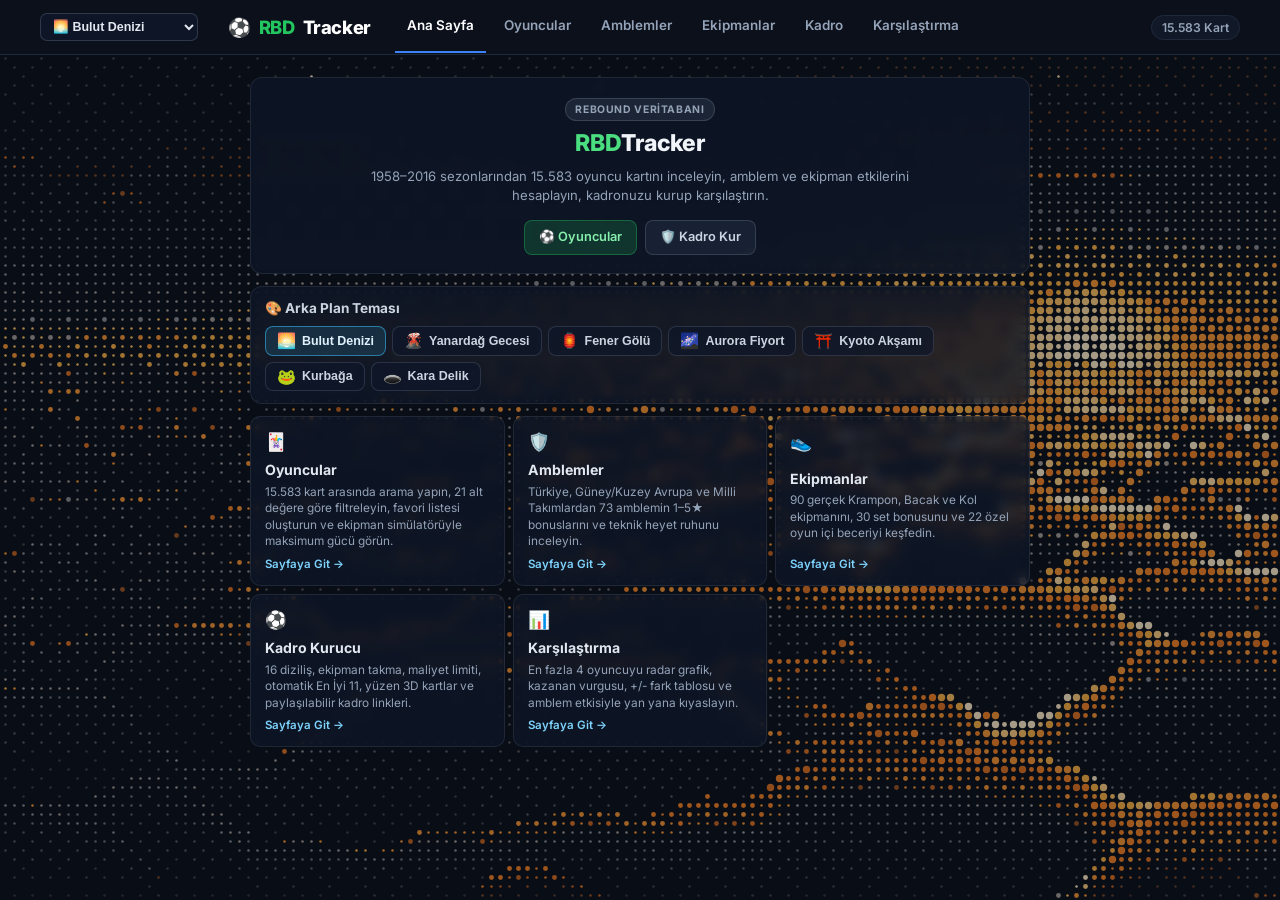
==== index.html @ 395b4230 "first commit" ====
<!DOCTYPE html>
<html lang="tr">
<head>
  <meta charset="UTF-8" />
  <meta name="viewport" content="width=device-width, initial-scale=1.0" />
  <title>RBDTracker — Ana Sayfa</title>
  <link rel="preconnect" href="https://fonts.googleapis.com">
  <link rel="preconnect" href="https://fonts.gstatic.com" crossorigin>
  <link href="https://fonts.googleapis.com/css2?family=Inter:wght@400;500;600;700;800&display=swap" rel="stylesheet">
  <link rel="stylesheet" href="styles.css" />
</head>
<body data-page="home">
  <canvas id="asciiBgCanvas" aria-hidden="true"></canvas>
  <!-- Top Navbar -->
  <header class="navbar">
    <div class="nav-container">
      <div class="nav-left">
        <select id="bgThemeSelect" class="bg-theme-select" title="Arka Plan Teması Seç">
          <option value="cloud-sea">🌅 Bulut Denizi</option>
          <option value="volcano-night">🌋 Yanardağ Gecesi</option>
          <option value="lantern-lake">🏮 Fener Gölü</option>
          <option value="aurora-fjord">🌌 Aurora Fiyort</option>
          <option value="kyoto-dusk">⛩️ Kyoto Akşamı</option>
          <option value="frog">🐸 Kurbağa</option>
          <option value="black-hole">🕳️ Kara Delik</option>
        </select>
        <a href="index.html" class="brand" data-nav="home">
          <span class="brand-icon">⚽</span>
          <span class="brand-rvl">RBD</span><span class="brand-tracker">Tracker</span>
        </a>
        <nav class="nav-links" id="mainNav">
          <a class="nav-link active" href="index.html" data-tab="home">Ana Sayfa</a>
          <a class="nav-link" href="oyuncular.html" data-tab="players">Oyuncular</a>
          <a class="nav-link" href="amblemler.html" data-tab="emblems">Amblemler</a>
          <a class="nav-link" href="ekipmanlar.html" data-tab="equipments">Ekipmanlar</a>
          <a class="nav-link" href="kadro.html" data-tab="squad">Kadro</a>
          <a class="nav-link" href="karsilastirma.html" data-tab="compare">Karşılaştırma</a>
        </nav>
      </div>
      <div class="nav-right">
        <span class="db-badge" id="dbBadge">15.583 Kart</span>
      </div>
    </div>
  </header>

  <main class="main-container">
    <!-- ==================== 0. ANA SAYFA (GİRİŞ) ==================== -->
    <div id="view-home" class="page-view">
      <section class="home-hero">
        <div class="home-badge">REBOUND VERİTABANI</div>
        <h1 class="home-title"><span>RBD</span>Tracker</h1>
        <p class="home-subtitle">
          1958–2016 sezonlarından 15.583 oyuncu kartını inceleyin, amblem ve ekipman etkilerini hesaplayın, kadronuzu kurup karşılaştırın.
        </p>
        <div class="home-cta-row">
          <a href="oyuncular.html" class="home-cta-primary">⚽ Oyuncular</a>
          <a href="kadro.html" class="home-cta-secondary">🛡️ Kadro Kur</a>
        </div>
      </section>

      <section class="home-theme-banner">
        <div class="home-theme-head">
          <h2>🎨 Arka Plan Teması</h2>
        </div>
        <div class="home-theme-grid" id="homeThemePicker">
          <button type="button" class="home-theme-btn active" data-bg-theme="cloud-sea">
            <span class="ht-emoji">🌅</span>
            <span class="ht-name">Bulut Denizi</span>
          </button>
          <button type="button" class="home-theme-btn" data-bg-theme="volcano-night">
            <span class="ht-emoji">🌋</span>
            <span class="ht-name">Yanardağ Gecesi</span>
          </button>
          <button type="button" class="home-theme-btn" data-bg-theme="lantern-lake">
            <span class="ht-emoji">🏮</span>
            <span class="ht-name">Fener Gölü</span>
          </button>
          <button type="button" class="home-theme-btn" data-bg-theme="aurora-fjord">
            <span class="ht-emoji">🌌</span>
            <span class="ht-name">Aurora Fiyort</span>
          </button>
          <button type="button" class="home-theme-btn" data-bg-theme="kyoto-dusk">
            <span class="ht-emoji">⛩️</span>
            <span class="ht-name">Kyoto Akşamı</span>
          </button>
          <button type="button" class="home-theme-btn" data-bg-theme="frog">
            <span class="ht-emoji">🐸</span>
            <span class="ht-name">Kurbağa</span>
          </button>
          <button type="button" class="home-theme-btn" data-bg-theme="black-hole">
            <span class="ht-emoji">🕳️</span>
            <span class="ht-name">Kara Delik</span>
          </button>
        </div>
      </section>

      <section class="home-nav-grid">
        <a href="oyuncular.html" class="home-nav-card">
          <div class="hnc-icon">🃏</div>
          <div class="hnc-body">
            <h3>Oyuncular</h3>
            <p>15.583 kart arasında arama yapın, 21 alt değere göre filtreleyin, favori listesi oluşturun ve ekipman simülatörüyle maksimum gücü görün.</p>
          </div>
          <span class="hnc-arrow">Sayfaya Git →</span>
        </a>

        <a href="amblemler.html" class="home-nav-card">
          <div class="hnc-icon">🛡️</div>
          <div class="hnc-body">
            <h3>Amblemler</h3>
            <p>Türkiye, Güney/Kuzey Avrupa ve Milli Takımlardan 73 amblemin 1–5★ bonuslarını ve teknik heyet ruhunu inceleyin.</p>
          </div>
          <span class="hnc-arrow">Sayfaya Git →</span>
        </a>

        <a href="ekipmanlar.html" class="home-nav-card">
          <div class="hnc-icon">👟</div>
          <div class="hnc-body">
            <h3>Ekipmanlar</h3>
            <p>90 gerçek Krampon, Bacak ve Kol ekipmanını, 30 set bonusunu ve 22 özel oyun içi beceriyi keşfedin.</p>
          </div>
          <span class="hnc-arrow">Sayfaya Git →</span>
        </a>

        <a href="kadro.html" class="home-nav-card">
          <div class="hnc-icon">⚽</div>
          <div class="hnc-body">
            <h3>Kadro Kurucu</h3>
            <p>16 diziliş, ekipman takma, maliyet limiti, otomatik En İyi 11, yüzen 3D kartlar ve paylaşılabilir kadro linkleri.</p>
          </div>
          <span class="hnc-arrow">Sayfaya Git →</span>
        </a>

        <a href="karsilastirma.html" class="home-nav-card">
          <div class="hnc-icon">📊</div>
          <div class="hnc-body">
            <h3>Karşılaştırma</h3>
            <p>En fazla 4 oyuncuyu radar grafik, kazanan vurgusu, +/- fark tablosu ve amblem etkisiyle yan yana kıyaslayın.</p>
          </div>
          <span class="hnc-arrow">Sayfaya Git →</span>
        </a>
      </section>
    </div>

    <!-- ==================== 1. OYUNCULAR ==================== -->
    <div id="view-players" class="page-view">
      <section class="hero-card">
        <h1 class="hero-title">Rebound Oyuncu Kartları</h1>
        <p class="hero-subtitle">1958–2016 sezonlarından tüm oyuncu kartlarını arayın, filtreleyin ve karşılaştırın.</p>
      </section>

      <section class="filter-panel">
        <div class="filter-top-row">
          <div class="search-box">
            <svg class="search-icon" width="15" height="15" viewBox="0 0 24 24" fill="none" stroke="currentColor" stroke-width="2.2">
              <circle cx="11" cy="11" r="8"></circle>
              <line x1="21" y1="21" x2="16.65" y2="16.65"></line>
            </svg>
            <input type="text" id="searchInput" placeholder="Oyuncu ara..." autocomplete="off" />
            <button id="clearSearchBtn" class="clear-input-btn hidden" title="Aramayı Temizle">✕</button>
          </div>

          <select id="teamSelect" class="filter-select">
            <option value="">Tüm Takımlar</option>
          </select>

          <select id="yearSelect" class="filter-select">
            <option value="">Tüm Yıllar</option>
          </select>

          <select id="sortSelect" class="filter-select">
            <option value="pwr_desc">Sırala: PWR (Yüksek)</option>
            <option value="pwr_asc">Sırala: PWR (Düşük)</option>
            <option value="ofa_desc">Sırala: OFA (Yüksek)</option>
            <option value="def_desc">Sırala: DEF (Yüksek)</option>
            <option value="guc_desc">Sırala: GÜÇ (Yüksek)</option>
            <option value="hiz_desc">Sırala: HIZ (Yüksek)</option>
            <option value="tek_desc">Sırala: TEK (Yüksek)</option>
            <option value="zhn_desc">Sırala: ZHN (Yüksek)</option>
            <option value="total_desc">Sırala: Toplam Stat</option>
            <option value="year_desc">Sırala: Yıl (Yeni)</option>
            <option value="name_asc">Sırala: İsim (A–Z)</option>
          </select>

          <button id="favOnlyBtn" class="btn-outline fav-filter-btn" title="Sadece Favori Oyuncular">
            ★ Favoriler (<span id="favCount">0</span>)
          </button>

          <button id="advFilterBtn" class="btn-outline">
            <svg width="14" height="14" viewBox="0 0 24 24" fill="none" stroke="currentColor" stroke-width="2.2"><line x1="4" y1="21" x2="4" y2="14"/><line x1="4" y1="10" x2="4" y2="3"/><line x1="12" y1="21" x2="12" y2="12"/><line x1="12" y1="8" x2="12" y2="3"/><line x1="20" y1="21" x2="20" y2="16"/><line x1="20" y1="12" x2="20" y2="3"/><line x1="1" y1="14" x2="7" y2="14"/><line x1="9" y1="8" x2="15" y2="8"/><line x1="17" y1="16" x2="23" y2="16"/></svg>
            Detaylı Filtre
          </button>
        </div>

        <div id="advFilterPanel" class="adv-filter-panel hidden">
          <div class="adv-grid">
            <div class="adv-item"><label>Min OFA</label><input type="number" id="minOfa" min="1" max="150" placeholder="0" /></div>
            <div class="adv-item"><label>Min DEF</label><input type="number" id="minDef" min="1" max="150" placeholder="0" /></div>
            <div class="adv-item"><label>Min GÜÇ</label><input type="number" id="minGuc" min="1" max="150" placeholder="0" /></div>
            <div class="adv-item"><label>Min HIZ</label><input type="number" id="minHiz" min="1" max="150" placeholder="0" /></div>
            <div class="adv-item"><label>Min TEK</label><input type="number" id="minTek" min="1" max="150" placeholder="0" /></div>
            <div class="adv-item"><label>Min ZHN</label><input type="number" id="minZhn" min="1" max="150" placeholder="0" /></div>
            <div class="adv-item">
              <label>Hava Durumu</label>
              <select id="weatherSelect" class="filter-select">
                <option value="">Tümü</option>
                <option value="Sunny">☀️ Güneşli</option>
                <option value="Rainy">🌧️ Yağmurlu</option>
                <option value="Snow">❄️ Karlı</option>
                <option value="Cloudy">☁️ Bulutlu</option>
                <option value="None">➖ Yok</option>
              </select>
            </div>
            <div class="adv-item adv-actions">
              <button id="resetAllBtn" class="btn-reset">Filtreleri Sıfırla</button>
            </div>
          </div>
          <div class="adv-sub-section">
            <div class="adv-sub-title">Min Alt Değerler <small>(0 veya boş = filtresiz)</small></div>
            <div id="advSubGrid" class="adv-sub-grid"></div>
          </div>
        </div>

        <div class="filter-pills-row">
          <div class="pill-section pill-section-role">
            <span class="pill-label">MEVKİ</span>
            <div class="pill-group" id="rolePills">
              <button class="pill pill-fw" data-role="GF">GF</button>
              <button class="pill pill-fw" data-role="FRV">FRV</button>
              <button class="pill pill-fw" data-role="K FT">K FT</button>
              <button class="pill pill-mf" data-role="OOS">OOS</button>
              <button class="pill pill-mf" data-role="KNT">KNT</button>
              <button class="pill pill-mf" data-role="OS">OS</button>
              <button class="pill pill-mf" data-role="LBR">LBR</button>
              <button class="pill pill-df" data-role="K DF">K DF</button>
              <button class="pill pill-df" data-role="BEK">BEK</button>
              <button class="pill pill-df" data-role="DF">DF</button>
              <button class="pill pill-df" data-role="LİB">LİB</button>
              <button class="pill pill-gk" data-role="KL">KL</button>
            </div>
          </div>

          <div class="filter-sub-grid">
            <div class="pill-section pill-section-grade">
              <span class="pill-label">KART ENDERLİĞİ</span>
              <div class="pill-group" id="gradePills">
                <button class="pill pill-gold" data-grade="Gold">Efsane</button>
                <button class="pill pill-master" data-grade="Master">Süper</button>
                <button class="pill pill-elite" data-grade="Elite">Uzman</button>
                <button class="pill pill-rare" data-grade="Rare">Ender</button>
                <button class="pill pill-special" data-grade="Special">Özel</button>
                <button class="pill pill-normal" data-grade="Normal">Normal</button>
              </div>
            </div>

            <div class="pill-section pill-section-region">
              <span class="pill-label">BÖLGE</span>
              <div class="pill-group" id="regionPills">
                <button class="pill pill-region" data-region="Güney Avrupa">Güney Avrupa</button>
                <button class="pill pill-region" data-region="Kuzey Avrupa">Kuzey Avrupa</button>
                <button class="pill pill-region" data-region="Türkiye">Türkiye</button>
                <button class="pill pill-region" data-region="Milli Takımlar">Milli Takımlar</button>
              </div>
            </div>
          </div>
        </div>

        <div class="filter-bottom-row">
          <div class="spirit-level-wrap">
            <button id="teamSpiritBtn" class="btn-spirit">
              <svg width="14" height="14" viewBox="0 0 24 24" fill="none" stroke="currentColor" stroke-width="2.2"><path d="M12 22s8-4 8-10V5l-8-3-8 3v7c0 6 8 10 8 10z"/></svg>
              Amblem
              <span id="spiritActiveBadge" class="spirit-badge hidden"></span>
            </button>
          </div>

          <div class="bottom-right-controls">
            <div class="results-counter">
              <span id="resultCountText">15.583 oyuncu bulundu</span>
            </div>
            <div class="level-control">
              <span class="level-label">LEVEL</span>
              <input type="range" id="levelSlider" min="0" max="25" value="0" />
              <span class="level-badge" id="levelValue">0</span>
            </div>
          </div>
        </div>
      </section>

      <section class="table-card">
        <div class="table-responsive">
          <table class="players-table">
            <thead>
              <tr>
                <th class="col-pos">MEVKİ</th>
                <th class="col-name">OYUNCU</th>
                <th class="col-team">TAKIM</th>
                <th class="col-year">YIL</th>
                <th class="col-grade">SEVİYE</th>
                <th class="col-stat" data-sort="ofa">OFA</th>
                <th class="col-stat" data-sort="def">DEF</th>
                <th class="col-stat" data-sort="guc">GÜÇ</th>
                <th class="col-stat" data-sort="hiz">HIZ</th>
                <th class="col-stat" data-sort="tek">TEK</th>
                <th class="col-stat" data-sort="zhn">ZHN</th>
                <th class="col-pwr" data-sort="pwr">PWR <span class="sort-arrow">▼</span></th>
                <th class="col-cmp">KRŞ</th>
              </tr>
            </thead>
            <tbody id="playersTableBody">
              <tr><td colspan="13" class="loading-cell">Veriler yükleniyor...</td></tr>
            </tbody>
          </table>
        </div>

        <div class="pagination-bar">
          <div class="page-info" id="pageInfo">Sayfa 1 / 1</div>
          <div class="page-buttons" id="pageButtons"></div>
        </div>
      </section>
    </div>

    <!-- ==================== 2. AMBLEMLER ==================== -->
    <div id="view-emblems" class="page-view hidden">
      <div class="breadcrumb">Anasayfa / <span>Amblemler</span></div>
      <section class="page-head">
        <h1 class="hero-title">Amblemler</h1>
        <p class="hero-subtitle">Her takım tek kartta listelenir; kart içindeki anahtarla yıllı ve tüm yıllar amblemi arasında geçiş yapılır. Yıldızlara tıklayarak seviye bonuslarını inceleyin.</p>
      </section>

      <section class="filter-panel">
        <div class="emb-filter-block">
          <label class="pill-label">AMBLEM ARA</label>
          <div class="search-box">
            <svg class="search-icon" width="15" height="15" viewBox="0 0 24 24" fill="none" stroke="currentColor" stroke-width="2.2">
              <circle cx="11" cy="11" r="8"></circle><line x1="21" y1="21" x2="16.65" y2="16.65"></line>
            </svg>
            <input type="text" id="embSearchInput" placeholder="Takım ara..." autocomplete="off" />
          </div>
        </div>
        <div class="pill-section">
          <span class="pill-label">BÖLGE</span>
          <div class="pill-group" id="embRegionPills">
            <button class="pill pill-dot-tr" data-emb-region="Türkiye"><span class="dot dot-red"></span>Türkiye</button>
            <button class="pill pill-dot-sa" data-emb-region="Güney Avrupa"><span class="dot dot-blue"></span>Güney Avrupa</button>
            <button class="pill pill-dot-ka" data-emb-region="Kuzey Avrupa"><span class="dot dot-amber"></span>Kuzey Avrupa</button>
            <button class="pill pill-dot-mt" data-emb-region="Milli Takımlar"><span class="dot dot-green"></span>Milli Takımlar</button>
          </div>
        </div>
        <div class="pill-section">
          <span class="pill-label">ENDERLİK</span>
          <div class="pill-group" id="embStarPills">
            <button class="pill emb-star-pill" data-emb-stars="1">★☆☆☆☆</button>
            <button class="pill emb-star-pill" data-emb-stars="2">★★☆☆☆</button>
            <button class="pill emb-star-pill" data-emb-stars="3">★★★☆☆</button>
            <button class="pill emb-star-pill" data-emb-stars="4">★★★★☆</button>
            <button class="pill emb-star-pill active" data-emb-stars="5">★★★★★</button>
          </div>
        </div>
      </section>

      <div id="emblemsGridWrap"></div>
    </div>

    <!-- ==================== 3. EKİPMANLAR ==================== -->
    <div id="view-equipments" class="page-view hidden">
      <div class="breadcrumb">Anasayfa / <span>Ekipmanlar</span></div>
      <section class="page-head">
        <h1 class="hero-title">Ekipmanlar</h1>
        <p class="hero-subtitle">90 ekipman kartı (kol, bacak, krampon), 30 set ve 22 aktif yetenek. Kramponlar aktif yetenek kazandırır; aynı setin kol + bacak + kramponu bir araya gelince her parça kendi statına +1 daha verir.</p>
      </section>

      <section class="filter-panel">
        <label class="pill-label">ARA</label>
        <div class="search-box">
          <svg class="search-icon" width="15" height="15" viewBox="0 0 24 24" fill="none" stroke="currentColor" stroke-width="2.2">
            <circle cx="11" cy="11" r="8"></circle><line x1="21" y1="21" x2="16.65" y2="16.65"></line>
          </svg>
          <input type="text" id="eqSearchInput" placeholder="Ekipman, set, yetenek veya buff ara..." autocomplete="off" />
        </div>
        <span class="eq-count-label" id="eqCountLabel">90 ekipman gösteriliyor</span>
      </section>

      <div class="eq-subtabs" id="eqSubtabs">
        <button class="eq-subtab active" data-eqtab="items">Ekipmanlar</button>
        <button class="eq-subtab" data-eqtab="sets">Setler</button>
        <button class="eq-subtab" data-eqtab="skills">Aktif Yetenekler</button>
      </div>

      <div id="eqSubFilters" class="eq-subfilters">
        <div class="pill-section">
          <span class="pill-label">YER</span>
          <div class="pill-group" id="eqSlotPills">
            <button class="pill" data-eq-slot="Kol">Kol</button>
            <button class="pill" data-eq-slot="Bacak">Bacak</button>
            <button class="pill" data-eq-slot="Krampon">Krampon</button>
          </div>
        </div>
        <div class="pill-section">
          <span class="pill-label">TAKILABİLİR</span>
          <div class="pill-group" id="eqTargetPills">
            <button class="pill" data-eq-target="Saha oyuncusu">Saha oyuncusu</button>
            <button class="pill" data-eq-target="Kaleci">Kaleci</button>
          </div>
        </div>
      </div>

      <div id="equipmentsContent" class="eq-grid"></div>
    </div>

    <!-- ==================== 4. KADRO KURUCU ==================== -->
    <div id="view-squad" class="page-view hidden">
      <div class="breadcrumb">Anasayfa / <span>Kadro</span></div>
      <section class="page-head">
        <h1 class="hero-title">Kadro Kurucu</h1>
        <p class="hero-subtitle">Soldan dizilişi ve amblemi seç, havuzdaki oyunculara tıklayarak veya sürükleyerek sahaya yerleştir; uygun mevkiler parlar, maliyeti ve takım ruhunu takip et.</p>
      </section>

      <div class="squad-layout">
        <!-- Sol Ayar Paneli -->
        <aside class="squad-left">
          <div class="squad-box">
            <div class="squad-box-title">Amblem</div>
            <button id="sqEmblemBtn" class="sq-emblem-pick">
              <span id="sqEmblemText">+ Amblem Seç</span>
            </button>
            <p class="sq-emblem-hint" id="sqEmblemHint">Amblem seçilmedi, + ile amblem seç.</p>
          </div>

          <div class="squad-box">
            <div class="sq-field">
              <label>DİZİLİŞ</label>
              <select id="sqFormation" class="filter-select">
                <option value="4-4-2 A">4-4-2 A</option>
                <option value="4-4-2 B">4-4-2 B</option>
                <option value="4-1-2-1-2">4-1-2-1-2 (Baklava)</option>
                <option value="4-3-3">4-3-3</option>
                <option value="4-3-3 Ofansif">4-3-3 (Ofansif)</option>
                <option value="4-2-3-1">4-2-3-1</option>
                <option value="4-3-2-1">4-3-2-1 (Noel Ağacı)</option>
                <option value="4-3-1-2">4-3-1-2</option>
                <option value="4-5-1">4-5-1</option>
                <option value="4-1-4-1">4-1-4-1</option>
                <option value="3-5-2">3-5-2</option>
                <option value="3-4-3">3-4-3</option>
                <option value="3-4-1-2">3-4-1-2</option>
                <option value="5-3-2">5-3-2</option>
                <option value="5-4-1">5-4-1</option>
                <option value="5-2-3">5-2-3</option>
              </select>
            </div>
            <div class="sq-field">
              <div class="sq-slider-head"><span>DİKEY</span><strong id="sqVertLabel">Temel</strong></div>
              <input type="range" id="sqVertSlider" min="-2" max="2" value="0" />
            </div>
            <div class="sq-field">
              <div class="sq-slider-head"><span>YATAY</span><strong id="sqHorizLabel">Temel</strong></div>
              <input type="range" id="sqHorizSlider" min="-2" max="2" value="0" />
            </div>
          </div>

          <div class="squad-box">
            <div class="sq-stat-line">
              <span>MALİYET</span>
              <div class="sq-cost-wrap">
                <strong id="sqTotalCost" class="sq-big-num">0</strong>
                <span class="sq-cost-sep">/</span>
                <input type="number" id="sqMaxCost" class="sq-max-cost-input" min="0" max="999" placeholder="∞" title="Maksimum Maliyet Limiti (0 = Limitsiz)" />
              </div>
            </div>
            <div class="sq-stat-line"><span>ORT. PWR</span><strong id="sqAvgPwr" class="sq-big-num sq-amber">0</strong></div>
            <div class="sq-stat-line"><span>TOPLAM PWR</span><strong id="sqTotalPwr" class="sq-big-num">0</strong></div>
            <div class="sq-stat-line"><span>KADRO</span><strong id="sqFilledCount">0 / 11</strong></div>
            <div id="sqAvgStats" class="sq-avg-stats"></div>
            <div id="sqWeatherSummary" class="sq-weather-summary"></div>
            <div class="sq-actions">
              <button id="sqAutoFillBtn" class="btn-spirit" title="Seçili diziliş ve ambleme göre en iyi 11'i kur">⚡ En İyi 11</button>
              <button id="sqClearBtn" class="btn-reset">Temizle</button>
            </div>
            <div class="sq-actions" style="margin-top:6px;">
              <button id="sqShareBtn" class="btn-compare-go">Paylaş / Link</button>
              <button id="sqImportBtn" class="btn-outline" title="Paylaşılan kadro kodunu veya JSON'ı yükle">Kod Yükle</button>
            </div>
          </div>

          <!-- Seçili Slot Ekipmanı -->
          <div id="sqSlotEquipBox" class="squad-box hidden">
            <div class="squad-box-head">
              <span class="squad-box-title" id="sqSlotEquipTitle">Slot Ekipmanı</span>
              <button id="sqRemoveSlotBtn" class="btn-slot-remove" title="Oyuncuyu Slottan Çıkar">Çıkar</button>
            </div>
            <div class="sq-equip-selects">
              <div class="sq-field">
                <label>KRAMPON</label>
                <select id="sqEquipCle" class="filter-select"></select>
              </div>
              <div class="sq-field">
                <label>BACAK</label>
                <select id="sqEquipLeg" class="filter-select"></select>
              </div>
              <div class="sq-field">
                <label>KOL</label>
                <select id="sqEquipArm" class="filter-select"></select>
              </div>
            </div>
            <div id="sqEquipSetBadge" class="sq-equip-set-badge hidden"></div>
          </div>

          <!-- Kayıtlı Kadrolar -->
          <div class="squad-box">
            <div class="squad-box-title" style="margin-bottom:8px;">Kayıtlı Kadrolar</div>
            <div class="sq-save-row">
              <input type="text" id="sqSaveName" class="sq-search-input" placeholder="Kadro adı..." autocomplete="off" />
              <button id="sqSaveBtn" class="btn-compare-go">Kaydet</button>
            </div>
            <div class="sq-load-row">
              <select id="sqSavedSelect" class="filter-select">
                <option value="">Kayıtlı kadro yok</option>
              </select>
              <button id="sqLoadBtn" class="btn-outline" title="Seçili kadroyu yükle">Yükle</button>
              <button id="sqDelSavedBtn" class="btn-reset" title="Seçili kaydı sil">Sil</button>
            </div>
          </div>
        </aside>

        <!-- Orta Saha -->
        <section class="squad-pitch-wrap">
          <div class="squad-pitch" id="sqPitch">
            <div class="pitch-markings">
              <div class="pitch-half-line"></div>
              <div class="pitch-center-circle"></div>
              <div class="pitch-box-top"></div>
              <div class="pitch-box-bottom"></div>
            </div>
            <div id="sqSlotsLayer" class="sq-slots-layer"></div>
          </div>
        </section>

        <!-- Sağ Oyuncu Havuzu -->
        <aside class="squad-pool">
          <div class="squad-box-title">Oyuncu Havuzu</div>
          <input type="text" id="sqSearch" class="sq-search-input" placeholder="Oyuncu ara..." autocomplete="off" />

          <div class="sq-pool-toggles">
            <button id="sqAllTeamsBtn" class="pill active">Tüm Takımlar</button>
            <button id="sqEmblemOnlyBtn" class="pill">Seçili Amblem</button>
          </div>

          <div class="pill-group" id="sqRolePills">
            <button class="pill pill-gk" data-sq-role="KL">KL</button>
            <button class="pill pill-df" data-sq-role="LİB">LİB</button>
            <button class="pill pill-df" data-sq-role="DF">DF</button>
            <button class="pill pill-df" data-sq-role="BEK">BEK</button>
            <button class="pill pill-df" data-sq-role="K DF">K DF</button>
            <button class="pill pill-mf" data-sq-role="LBR">LBR</button>
            <button class="pill pill-mf" data-sq-role="OS">OS</button>
            <button class="pill pill-mf" data-sq-role="KNT">KNT</button>
            <button class="pill pill-mf" data-sq-role="OOS">OOS</button>
            <button class="pill pill-fw" data-sq-role="K FT">K FT</button>
            <button class="pill pill-fw" data-sq-role="FRV">FRV</button>
            <button class="pill pill-fw" data-sq-role="GF">GF</button>
          </div>

          <div class="sq-pool-selects">
            <div>
              <label>ENDERLİK</label>
              <select id="sqGrade" class="filter-select">
                <option value="">Tümü</option>
                <option value="Gold">Efsane</option>
                <option value="Master">Süper</option>
                <option value="Elite">Uzman</option>
                <option value="Rare">Ender</option>
                <option value="Special">Özel</option>
                <option value="Normal">Normal</option>
              </select>
            </div>
            <div>
              <label>YIL</label>
              <select id="sqYear" class="filter-select">
                <option value="">Tümü</option>
              </select>
            </div>
          </div>

          <div class="sq-pool-level">
            <span class="level-label">SEVİYE</span>
            <input type="range" id="sqLevelSlider" min="0" max="25" value="0" />
            <span class="level-badge" id="sqLevelVal">0</span>
          </div>

          <div id="sqPoolGrid" class="sq-pool-grid"></div>
        </aside>
      </div>
    </div>

    <!-- ==================== 5. KARŞILAŞTIRMA SAYFASI ==================== -->
    <div id="view-compare" class="page-view hidden">
      <div class="breadcrumb">Anasayfa / <span>Karşılaştırma</span></div>
      <section class="page-head compare-page-head">
        <div>
          <h1 class="hero-title">Oyuncu Karşılaştırma</h1>
          <p class="hero-subtitle">En fazla 4 oyuncuyu yan yana oyun içi kart formatında karşılaştırın. Seviye (0–25) ve Amblem etkilerini anında görebilirsiniz.</p>
        </div>
        <div class="compare-page-controls">
          <button id="cmpEmblemBtn" class="btn-spirit" title="Karşılaştırmaya Amblem Etkisi Ekle">
            <svg width="14" height="14" viewBox="0 0 24 24" fill="none" stroke="currentColor" stroke-width="2.2"><path d="M12 22s8-4 8-10V5l-8-3-8 3v7c0 6 8 10 8 10z"/></svg>
            <span id="cmpEmblemBtnText">Amblem Seç</span>
          </button>
          <div class="level-control">
            <span class="level-label">LEVEL</span>
            <input type="range" id="cmpLevelSlider" min="0" max="25" value="0" />
            <span class="level-badge" id="cmpLevelValue">0</span>
          </div>
          <button id="cmpClearAllBtn" class="btn-reset">Tümünü Temizle</button>
        </div>
      </section>

      <div class="compare-picker-row">
        <div class="search-box">
          <svg class="search-icon" width="15" height="15" viewBox="0 0 24 24" fill="none" stroke="currentColor" stroke-width="2.2">
            <circle cx="11" cy="11" r="8"></circle><line x1="21" y1="21" x2="16.65" y2="16.65"></line>
          </svg>
          <input type="text" id="cmpSearchInput" placeholder="Karşılaştırmaya oyuncu eklemek için ara (örn: Dzeko, Osimhen, Rooney)..." autocomplete="off" />
        </div>
        <div id="cmpSearchResults" class="cmp-search-dropdown hidden"></div>
      </div>

      <div id="compareRadarWrap" class="compare-radar-wrap hidden"></div>
      <div id="compareCardsGrid" class="compare-cards-grid"></div>
      <div id="compareSummaryTable" class="compare-summary-table hidden"></div>
    </div>
  </main>

  <!-- Floating Comparison Drawer -->
  <div id="compareBar" class="compare-bar hidden">
    <div class="compare-bar-inner">
      <div class="compare-slots" id="compareSlots"></div>
      <div class="compare-actions">
        <button id="openCompareModalBtn" class="btn-compare-go">Karşılaştır (<span id="compareCount">0</span>)</button>
        <button id="clearCompareBtn" class="btn-compare-clear">Temizle</button>
      </div>
    </div>
  </div>

  <!-- Comparison Modal (Cards View) -->
  <div id="compareModal" class="modal-backdrop hidden">
    <div class="modal-box modal-xl">
      <div class="modal-header">
        <h3>Oyuncu Karşılaştırma</h3>
        <button id="closeCompareModal" class="modal-close">✕</button>
      </div>
      <div class="modal-body" id="compareModalBody"></div>
    </div>
  </div>

  <!-- Amblem Seç Modal -->
  <div id="spiritModal" class="modal-backdrop hidden">
    <div class="modal-box">
      <div class="modal-header">
        <h3>🛡️ Amblem Seç</h3>
        <button id="closeSpiritModal" class="modal-close">✕</button>
      </div>
      <div class="modal-body">
        <p class="modal-desc">Amblemin bölgesini, takımını, yılını ve yıldız sayısını seçin. Amblem efektleri oyuncu kartlarının alt statlarına uygulanır.</p>
        <div class="spirit-grid">
          <div class="spirit-item">
            <label>Bölge</label>
            <select id="emblemLeague" class="filter-select">
              <option value="Güney Avrupa">Güney Avrupa</option>
              <option value="Kuzey Avrupa">Kuzey Avrupa</option>
              <option value="Türkiye">Türkiye</option>
              <option value="Milli Takımlar">Milli Takımlar</option>
            </select>
          </div>
          <div class="spirit-item">
            <label>Takım</label>
            <select id="emblemTeam" class="filter-select hidden"></select>
            <div class="custom-team-select" id="emblemTeamPicker">
              <button type="button" id="emblemTeamTrigger" class="custom-team-trigger">
                <span id="emblemTeamTriggerContent" class="custom-team-trigger-content">Takım seç...</span>
                <span class="custom-team-arrow">▾</span>
              </button>
              <div id="emblemTeamMenu" class="custom-team-menu hidden"></div>
            </div>
          </div>
          <div class="spirit-item">
            <label>Yıl</label>
            <select id="emblemYear" class="filter-select"></select>
          </div>
          <div class="spirit-item">
            <label>Yıldız</label>
            <select id="emblemStars" class="filter-select"></select>
          </div>
        </div>
        <div id="emblemPreview" class="emblem-preview"></div>
        <div class="modal-footer">
          <button id="resetSpiritBtn" class="btn-reset">Amblemi Kaldır</button>
          <button id="applySpiritBtn" class="btn-compare-go">Uygula</button>
        </div>
      </div>
    </div>
  </div>

  <!-- Çoklu Yüzen Oyuncu Kartları Konteyneri -->
  <div id="floatingCardsLayer"></div>

  <script src="players-data.js"></script>
  <script src="emblems-data.js"></script>
  <script src="equipments-data.js"></script>
  <script src="ascii-bg.js"></script>
  <script src="app.js"></script>
</body>
</html>
---- styles.css ----
:root {
  --bg-body: #090d16;
  --bg-card: #111827;
  --bg-card-alt: #0f1624;
  --bg-input: #0b111e;
  --bg-hover: #172033;
  --border-color: #1e293b;
  --border-subtle: #162032;
  --text-main: #f1f5f9;
  --text-muted: #94a3b8;
  --text-dim: #64748b;
  --accent-green: #22c55e;
  --accent-blue: #3b82f6;
  --accent-amber: #f59e0b;
  --accent-red: #ef4444;
  --accent-purple: #a855f7;
  --accent-cyan: #06b6d4;
}

* {
  box-sizing: border-box;
  margin: 0;
  padding: 0;
}

body {
  font-family: 'Inter', -apple-system, BlinkMacSystemFont, "Segoe UI", Roboto, sans-serif;
  background-color: var(--bg-body);
  color: var(--text-main);
  line-height: 1.45;
  min-height: 100vh;
  padding-bottom: 80px;
}

/* Navbar */
.navbar {
  background-color: #0b101b;
  border-bottom: 1px solid var(--border-color);
  position: sticky;
  top: 0;
  z-index: 100;
}

.nav-container {
  max-width: 1240px;
  margin: 0 auto;
  padding: 0 20px;
  height: 54px;
  display: flex;
  align-items: center;
  justify-content: space-between;
}

.nav-left {
  display: flex;
  align-items: center;
  gap: 24px;
}

.brand {
  display: flex;
  align-items: center;
  gap: 8px;
  text-decoration: none;
  font-weight: 800;
  font-size: 1.15rem;
  letter-spacing: -0.02em;
}

.brand-icon {
  font-size: 1.15rem;
}

.brand-rvl {
  color: var(--accent-green);
}

.brand-tracker {
  color: #ffffff;
}

.nav-links {
  display: flex;
  align-items: center;
  gap: 6px;
}

.nav-link {
  display: inline-flex;
  align-items: center;
  gap: 6px;
  padding: 6px 12px;
  border-radius: 6px;
  font-size: 0.84rem;
  font-weight: 600;
  color: var(--text-muted);
  text-decoration: none;
  transition: all 0.15s ease;
}

.nav-link.active,
.nav-link:hover {
  color: var(--accent-green);
  background: rgba(34, 197, 94, 0.1);
}

.db-badge {
  font-size: 0.76rem;
  font-weight: 600;
  color: var(--text-muted);
  background: var(--bg-card);
  border: 1px solid var(--border-color);
  padding: 4px 10px;
  border-radius: 999px;
}

/* Main Container */
.main-container {
  max-width: 1240px;
  margin: 22px auto;
  padding: 0 20px;
  display: flex;
  flex-direction: column;
  gap: 16px;
}

/* Hero Banner */
.hero-card {
  background: linear-gradient(135deg, #111b2e 0%, #0d1424 100%);
  border: 1px solid var(--border-color);
  border-radius: 10px;
  padding: 20px 24px;
}

.hero-title {
  font-size: 1.35rem;
  font-weight: 800;
  color: #ffffff;
  letter-spacing: -0.02em;
  margin-bottom: 4px;
}

.hero-subtitle {
  font-size: 0.85rem;
  color: var(--text-muted);
}

/* Filter Panel */
.filter-panel {
  background-color: var(--bg-card);
  border: 1px solid var(--border-color);
  border-radius: 10px;
  padding: 16px 20px;
  display: flex;
  flex-direction: column;
  gap: 14px;
}

.filter-top-row {
  display: grid;
  grid-template-columns: 1.5fr 1fr 0.8fr 1fr auto;
  gap: 10px;
  align-items: center;
}

.search-box {
  position: relative;
  display: flex;
  align-items: center;
}

.search-icon {
  position: absolute;
  left: 12px;
  color: var(--text-dim);
  pointer-events: none;
}

.search-box input {
  width: 100%;
  background: var(--bg-input);
  border: 1px solid var(--border-color);
  color: var(--text-main);
  padding: 8px 32px 8px 35px;
  border-radius: 7px;
  font-size: 0.85rem;
  outline: none;
  transition: border-color 0.15s;
}

.search-box input:focus {
  border-color: var(--accent-blue);
}

.clear-input-btn {
  position: absolute;
  right: 8px;
  background: none;
  border: none;
  color: var(--text-dim);
  cursor: pointer;
  font-size: 0.85rem;
  padding: 2px 5px;
}

.clear-input-btn:hover {
  color: var(--text-main);
}

.filter-select {
  background: var(--bg-input);
  border: 1px solid var(--border-color);
  color: var(--text-main);
  padding: 8px 11px;
  border-radius: 7px;
  font-size: 0.84rem;
  outline: none;
  cursor: pointer;
}

.filter-select:focus {
  border-color: var(--accent-blue);
}

.btn-outline {
  display: inline-flex;
  align-items: center;
  gap: 6px;
  background: var(--bg-input);
  border: 1px solid var(--border-color);
  color: var(--text-muted);
  padding: 8px 13px;
  border-radius: 7px;
  font-size: 0.83rem;
  font-weight: 600;
  cursor: pointer;
  white-space: nowrap;
  transition: all 0.15s;
}

.btn-outline:hover,
.btn-outline.active {
  color: #fff;
  border-color: var(--accent-blue);
  background: rgba(59, 130, 246, 0.12);
}

/* Detailed Filter */
.adv-filter-panel {
  border-top: 1px solid var(--border-color);
  padding-top: 12px;
}

.adv-grid {
  display: grid;
  grid-template-columns: repeat(8, 1fr);
  gap: 10px;
  align-items: end;
}

.adv-item {
  display: flex;
  flex-direction: column;
  gap: 4px;
}

.adv-item label {
  font-size: 0.72rem;
  font-weight: 700;
  color: var(--text-muted);
  text-transform: uppercase;
}

.adv-item input {
  background: var(--bg-input);
  border: 1px solid var(--border-color);
  color: var(--text-main);
  padding: 7px 9px;
  border-radius: 6px;
  font-size: 0.83rem;
  width: 100%;
}

.btn-reset {
  background: rgba(239, 68, 68, 0.12);
  border: 1px solid rgba(239, 68, 68, 0.35);
  color: #f87171;
  padding: 7px 12px;
  border-radius: 6px;
  font-size: 0.8rem;
  font-weight: 600;
  cursor: pointer;
  transition: all 0.15s;
}

.btn-reset:hover {
  background: rgba(239, 68, 68, 0.22);
}

/* Pills Row */
.filter-pills-row {
  display: flex;
  flex-direction: column;
  gap: 10px;
  padding-top: 6px;
}

.filter-sub-grid {
  display: grid;
  grid-template-columns: repeat(auto-fit, minmax(300px, 1fr));
  gap: 10px;
}

.pill-section {
  display: flex;
  align-items: center;
  gap: 10px;
  flex-wrap: wrap;
  background: rgba(12, 19, 34, 0.72);
  border: 1px solid rgba(51, 65, 85, 0.45);
  border-radius: 8px;
  padding: 8px 12px;
}

.pill-label {
  font-size: 0.68rem;
  font-weight: 700;
  color: #94a3b8;
  letter-spacing: 0.06em;
  min-width: 48px;
}

.pill-group {
  display: flex;
  align-items: center;
  gap: 5px;
  flex-wrap: wrap;
}

.pill {
  background: rgba(15, 23, 42, 0.9);
  border: 1px solid #1e293b;
  color: #94a3b8;
  font-size: 0.73rem;
  font-weight: 600;
  padding: 4px 10px;
  border-radius: 6px;
  cursor: pointer;
  transition: all 0.14s ease;
}

.pill:hover {
  color: #fff;
  border-color: #334155;
}

/* Role pill active colors */
.pill-fw.active {
  background: #dc2626;
  border-color: #ef4444;
  color: #fff;
}

.pill-mf.active {
  background: #16a34a;
  border-color: #22c55e;
  color: #fff;
}

.pill-df.active {
  background: #2563eb;
  border-color: #3b82f6;
  color: #fff;
}

.pill-gk.active {
  background: #d97706;
  border-color: #f59e0b;
  color: #fff;
}

/* Card Grade pill active colors */
.pill-gold.active {
  background: linear-gradient(135deg, #f59e0b, #eab308);
  border-color: #fde047;
  color: #090d16;
}

.pill-master.active {
  background: linear-gradient(135deg, #b9c6d8 0%, #1E293B 100%);
  border-color: #b9c6d8;
  color: #ffffff;
  text-shadow: 0 1px 2px rgba(0, 0, 0, 0.7);
}

.pill-elite.active {
  background: #7e22ce;
  border-color: #a855f7;
  color: #fff;
}

.pill-rare.active {
  background: #dc2626;
  border-color: #ef4444;
  color: #fff;
}

.pill-special.active {
  background: #ea580c;
  border-color: #f97316;
  color: #fff;
}

.pill-normal.active {
  background: #475569;
  border-color: #94a3b8;
  color: #fff;
}

.pill-region.active {
  background: #0284c7;
  border-color: #38bdf8;
  color: #fff;
}

/* Filter Bottom Row */
.filter-bottom-row {
  display: flex;
  align-items: center;
  justify-content: space-between;
  border-top: 1px solid var(--border-subtle);
  padding-top: 12px;
  flex-wrap: wrap;
  gap: 12px;
}

.spirit-level-wrap {
  display: flex;
  align-items: center;
  gap: 18px;
  flex-wrap: wrap;
}

.bottom-right-controls {
  display: flex;
  align-items: center;
  gap: 18px;
  flex-wrap: wrap;
}

.btn-spirit {
  display: inline-flex;
  align-items: center;
  gap: 6px;
  background: #131c2e;
  border: 1px solid #263552;
  color: #cbd5e1;
  padding: 6px 12px;
  border-radius: 6px;
  font-size: 0.78rem;
  font-weight: 600;
  cursor: pointer;
  transition: all 0.15s;
}

.btn-spirit:hover {
  border-color: var(--accent-amber);
  color: #fff;
}

.spirit-badge {
  background: var(--accent-amber);
  color: #090d16;
  font-weight: 800;
  font-size: 0.7rem;
  padding: 1px 6px;
  border-radius: 99px;
}

.level-control {
  display: flex;
  align-items: center;
  gap: 9px;
}

.level-label {
  font-size: 0.72rem;
  font-weight: 800;
  color: var(--text-dim);
  letter-spacing: 0.05em;
}

#levelSlider {
  width: 120px;
  accent-color: var(--accent-green);
  cursor: pointer;
}

.level-badge {
  background: #1e293b;
  color: #f8fafc;
  font-size: 0.76rem;
  font-weight: 700;
  padding: 2px 8px;
  border-radius: 5px;
  min-width: 28px;
  text-align: center;
}

.results-counter {
  font-size: 0.8rem;
  color: var(--text-muted);
  font-weight: 500;
}

/* Table Card */
.table-card {
  background-color: var(--bg-card);
  border: 1px solid var(--border-color);
  border-radius: 10px;
  overflow: hidden;
}

.table-responsive {
  width: 100%;
  overflow-x: auto;
}

.players-table {
  width: 100%;
  border-collapse: collapse;
  text-align: left;
  font-size: 0.84rem;
}

.players-table thead tr {
  background-color: #0c1220;
  border-bottom: 1px solid var(--border-color);
}

.players-table th {
  padding: 11px 10px;
  font-size: 0.72rem;
  font-weight: 800;
  color: var(--text-dim);
  letter-spacing: 0.04em;
  user-select: none;
  white-space: nowrap;
}

.players-table th[data-sort] {
  cursor: pointer;
  text-align: center;
}

.players-table th[data-sort]:hover {
  color: var(--text-main);
}

.col-pos {
  width: 64px;
  text-align: center !important;
}

.col-name {
  min-width: 170px;
}

.col-team {
  min-width: 165px;
}

.col-year {
  width: 64px;
  text-align: center !important;
}

.col-grade {
  width: 82px;
  text-align: center !important;
}

.col-stat {
  width: 56px;
  text-align: center !important;
}

.col-pwr {
  width: 66px;
  text-align: center !important;
  color: var(--accent-amber) !important;
}

.col-cmp {
  width: 50px;
  text-align: center !important;
}

.player-row {
  border-bottom: 1px solid var(--border-subtle);
  cursor: pointer;
  transition: background-color 0.1s ease;
}

.player-row:hover {
  background-color: var(--bg-hover);
}

.player-row.expanded {
  background-color: #162136;
}

.player-row td {
  padding: 9px 10px;
  vertical-align: middle;
  white-space: nowrap;
}

.cell-center {
  text-align: center;
}

/* Position Badges in Table */
.pos-badge {
  display: inline-block;
  font-size: 0.7rem;
  font-weight: 600;
  padding: 2px 7px;
  border-radius: 4px;
  min-width: 40px;
  text-align: center;
}

.pos-fw {
  background: rgba(220, 38, 38, 0.10);
  border: 1.5px solid rgba(239, 68, 68, 0.78);
  color: #f87171;
}

.pos-mf {
  background: rgba(22, 163, 74, 0.10);
  border: 1.5px solid rgba(34, 197, 94, 0.78);
  color: #4ade80;
}

.pos-df {
  background: rgba(37, 99, 235, 0.10);
  border: 1.5px solid rgba(59, 130, 246, 0.78);
  color: #60a5fa;
}

.pos-gk {
  background: rgba(217, 119, 6, 0.10);
  border: 1.5px solid rgba(245, 158, 11, 0.78);
  color: #fbbf24;
}

/* Player Name Cell */
.player-name-wrap {
  display: flex;
  align-items: center;
  gap: 8px;
}

.player-name-text {
  font-weight: 700;
  color: #f8fafc;
}

.player-num {
  font-size: 0.73rem;
  color: var(--text-dim);
  font-weight: 600;
}

/* Team Cell */
.team-main {
  font-weight: 600;
  color: #cbd5e1;
  font-size: 0.82rem;
}

.team-sub {
  font-size: 0.72rem;
  color: var(--text-dim);
  margin-left: 4px;
}

/* Year Cell */
.year-text {
  color: var(--text-muted);
  font-weight: 600;
  font-size: 0.82rem;
}

/* Grade Badges in Table */
.grade-badge {
  display: inline-block;
  font-size: 0.71rem;
  font-weight: 700;
  padding: 2px 8px;
  border-radius: 4px;
  min-width: 56px;
  text-align: center;
}

.grade-Gold {
  background: rgba(250, 204, 21, 0.22);
  color: #fde047;
  border: 1px solid rgba(250, 204, 21, 0.55);
  box-shadow: 0 0 8px rgba(250, 204, 21, 0.2);
}

.grade-Master {
  background: linear-gradient(135deg, #b9c6d8 0%, #1E293B 100%);
  color: #ffffff;
  border: 1px solid #94a3b8;
  text-shadow: 0 1px 2px rgba(0, 0, 0, 0.75);
}

.grade-Elite {
  background: rgba(147, 51, 234, 0.2);
  color: #c084fc;
  border: 1px solid rgba(168, 85, 247, 0.4);
}

.grade-Rare {
  background: rgba(220, 38, 38, 0.22);
  color: #f87171;
  border: 1px solid rgba(239, 68, 68, 0.45);
}

.grade-Special {
  background: rgba(234, 88, 12, 0.22);
  color: #fb923c;
  border: 1px solid rgba(249, 115, 22, 0.45);
}

.grade-Normal {
  background: rgba(100, 116, 139, 0.25);
  color: #94a3b8;
  border: 1px solid rgba(148, 163, 184, 0.35);
}

/* Stat Value Coloring */
.stat-cell {
  text-align: center;
  font-weight: 400;
  font-variant-numeric: tabular-nums;
}

.stat-s {
  color: #b45cff;
  font-weight: 400;
}

/* 90+ mor */
.stat-a {
  color: #ff1f3d;
  font-weight: 400;
}

/* 80-89 parlak canlÄ± kÄ±rmÄ±zÄ± */
.stat-b {
  color: #ea580c;
}

/* 70-79 koyu turuncu */
.stat-c {
  color: #fdba74;
}

/* 60-69 aÃ§Ä±k turuncu */
.stat-d {
  color: #9ca3af;
}

/* <60 gri */

/* PWR Pill */
.pwr-pill {
  display: inline-block;
  font-weight: 400;
  font-size: 0.82rem;
  padding: 2px 8px;
  border-radius: 5px;
  min-width: 36px;
  text-align: center;
}

.pwr-high {
  background: rgba(245, 158, 11, 0.18);
  color: #fbbf24;
  border: 1px solid rgba(245, 158, 11, 0.4);
}

.pwr-mid {
  background: rgba(34, 197, 94, 0.15);
  color: #4ade80;
  border: 1px solid rgba(34, 197, 94, 0.35);
}

.pwr-low {
  background: rgba(148, 163, 184, 0.12);
  color: #cbd5e1;
  border: 1px solid rgba(148, 163, 184, 0.25);
}

/* Compare Button in Row */
.btn-cmp-row {
  background: #0c1322;
  border: 1px solid #263552;
  color: #94a3b8;
  width: 26px;
  height: 26px;
  border-radius: 5px;
  font-weight: 700;
  cursor: pointer;
  transition: all 0.12s;
}

.btn-cmp-row:hover {
  border-color: var(--accent-green);
  color: #fff;
}

.btn-cmp-row.selected {
  background: var(--accent-green);
  border-color: var(--accent-green);
  color: #090d16;
}

/* Expanded Detail Row (In-Game Goley/Rebound Popup Style) */
.detail-row td {
  background-color: #0b111e;
  padding: 18px 24px;
  border-bottom: 1px solid var(--border-color);
}

.detail-popup-wrap {
  display: flex;
  align-items: flex-start;
  gap: 28px;
  flex-wrap: wrap;
}

.goley-card-popup {
  width: 320px;
  border: 2px solid #cbd5e1;
  border-radius: 10px;
  overflow: hidden;
  background: #2b2d30;
  box-shadow: 0 10px 28px rgba(0, 0, 0, 0.65), inset 0 1px 0 rgba(255, 255, 255, 0.25);
  font-family: 'Inter', Tahoma, sans-serif;
  user-select: none;
}

/* Header Gradients by Card Grade */
.goley-card-header {
  position: relative;
  color: #ffffff;
}

.goley-header-Rare {
  background: linear-gradient(180deg, #d94844 0%, #b11f1b 66%, #820c09 100%);
}

.goley-header-Master {
  background: linear-gradient(180deg, #b9c6d8 0%, #4b5c73 64%, #1E293B 100%);
}

.goley-header-Elite {
  background: linear-gradient(180deg, #9333ea 0%, #6b21a8 66%, #4a1278 100%);
}

.goley-header-Special {
  background: linear-gradient(180deg, #f97316 0%, #c2410c 66%, #8c2706 100%);
}

.goley-header-Normal {
  background: linear-gradient(180deg, #64748b 0%, #3b4758 66%, #242c38 100%);
}

.goley-header-Gold {
  background: linear-gradient(180deg, #facc15 0%, #ca8a04 66%, #784505 100%);
}

.goley-header-top {
  display: flex;
  align-items: flex-start;
  justify-content: space-between;
  padding: 10px 14px 8px 14px;
  gap: 10px;
}

.goley-title-block {
  display: flex;
  flex-direction: column;
  gap: 2px;
}

.goley-yr-name {
  font-size: 1.08rem;
  font-weight: 800;
  color: #ffffff;
  letter-spacing: 0.01em;
  text-shadow: 0 2px 3px rgba(0, 0, 0, 0.7);
}

.goley-club-name {
  font-size: 0.88rem;
  font-weight: 700;
  color: #f8fafc;
  text-shadow: 0 1px 3px rgba(0, 0, 0, 0.7);
}

.goley-icons-right {
  display: flex;
  align-items: center;
  gap: 8px;
}

/* Jersey Shirt with Squad Number */
.goley-jersey-icon {
  position: relative;
  width: 34px;
  height: 30px;
  display: flex;
  align-items: center;
  justify-content: center;
}

.goley-jersey-icon svg {
  width: 34px;
  height: 30px;
  filter: drop-shadow(0 1px 2px rgba(0, 0, 0, 0.55));
}

.goley-jersey-num {
  position: absolute;
  top: 7px;
  font-size: 0.74rem;
  font-weight: 900;
  color: #18181b;
  letter-spacing: -0.03em;
}

/* Left / Right Foot Icons */
.goley-feet-icon {
  display: flex;
  align-items: center;
  gap: 2px;
  filter: drop-shadow(0 1px 2px rgba(0, 0, 0, 0.5));
}

.goley-foot-svg {
  width: 12px;
  height: 26px;
}

.goley-foot-active {
  fill: #ffffff;
}

.goley-foot-dim {
  fill: rgba(255, 255, 255, 0.32);
}

.goley-header-sub {
  background: rgba(0, 0, 0, 0.28);
  border-top: 1px solid rgba(255, 255, 255, 0.14);
  padding: 5px 14px;
  font-size: 0.85rem;
  font-weight: 700;
  color: #d1d5db;
  text-shadow: 0 1px 2px rgba(0, 0, 0, 0.75);
}

/* 2-Column 18/21 Sub-Stats Table inside Card */
.goley-stats-grid {
  display: grid;
  grid-template-columns: 1fr 1fr;
  background: #2b2d30;
  position: relative;
  padding: 6px 0;
  border-top: 1px solid #18191c;
  border-bottom: 1px solid #18191c;
}

.goley-stats-grid::after {
  content: "";
  position: absolute;
  top: 6px;
  bottom: 6px;
  left: 50%;
  width: 2px;
  background: #1d1f22;
  box-shadow: 1px 0 0 rgba(255, 255, 255, 0.06);
  transform: translateX(-50%);
}

.goley-stat-item {
  display: flex;
  align-items: center;
  justify-content: space-between;
  padding: 3.5px 16px;
  font-size: 0.84rem;
}

.goley-stat-item:nth-child(4n + 1),
.goley-stat-item:nth-child(4n + 2) {
  background: rgba(255, 255, 255, 0.025);
}

.goley-stat-label {
  color: #f1f5f9;
  font-weight: 700;
  text-shadow: 0 1px 2px rgba(0, 0, 0, 0.8);
}

.goley-stat-num {
  font-weight: 800;
  font-variant-numeric: tabular-nums;
  text-shadow: 0 1px 2px rgba(0, 0, 0, 0.85);
}

/* Sub-stat number colors (in-game popup) */
.gstat-gray {
  color: #9ca3af;
}

/* < 60 */
.gstat-lorange {
  color: #fde68a;
}

/* 60 - 69 aÃ§Ä±k turuncu / sarÄ±-turuncu */
.gstat-dorange {
  color: #fb923c;
}

/* 70 - 79 daha aÃ§Ä±k turuncu */
.gstat-red {
  color: #c81e1e;
}

/* 80 - 89 koyu kÄ±rmÄ±zÄ± */
.gstat-purple {
  color: #b45cff;
}

/* 90+ mor */

.goley-stat-plus {
  font-size: 0.66rem;
  font-weight: 700;
  color: #4ade80;
  margin-right: 5px;
  vertical-align: 1px;
}

.goley-stat-diff-pos {
  font-size: 0.68rem;
  font-weight: 800;
  color: #4ade80;
  margin-right: 5px;
  vertical-align: 1px;
}

.goley-stat-diff-neg {
  font-size: 0.68rem;
  font-weight: 800;
  color: #ff4d4f;
  margin-right: 5px;
  vertical-align: 1px;
}

/* ===== SÃ¼per (Master) holografik gÃ¶kkuÅŸaÄŸÄ± baÅŸlÄ±k ===== */
.goley-header-Master {
  position: relative;
  overflow: hidden;
  background: linear-gradient(115deg,
      #ff9ad5 0%,
      #ffe27a 14%,
      #b8f58a 28%,
      #7ef0d8 42%,
      #8fc8ff 56%,
      #c9a4ff 70%,
      #ff9ad5 84%,
      #ffe27a 100%);
  background-size: 300% 300%;
  animation: holoShift 6s ease-in-out infinite;
}

.goley-header-Master>* {
  position: relative;
  z-index: 2;
}

.goley-header-Master .holo-hex,
.goley-header-Master .holo-shine {
  position: absolute;
  inset: 0;
  pointer-events: none;
}

/* AltÄ±gen (petek) doku */
.goley-header-Master .holo-hex {
  z-index: 1;
  opacity: 0.45;
  mix-blend-mode: soft-light;
  background-image: url("data:image/svg+xml,%3Csvg xmlns='http://www.w3.org/2000/svg' width='24' height='41.57' viewBox='0 0 24 41.57'%3E%3Cg fill='none' stroke='%23ffffff' stroke-width='1.6'%3E%3Cpath d='M12 0 L24 6.93 L24 20.78 L12 27.71 L0 20.78 L0 6.93 Z'/%3E%3Cpath d='M0 34.64 L12 27.71 L24 34.64 L24 48.5'/%3E%3C/g%3E%3C/svg%3E");
  background-size: 18px 31px;
  animation: holoHexPulse 3.5s ease-in-out infinite;
}

/* SÃ¼rekli akan parlama dalgasÄ± */
.goley-header-Master .holo-shine {
  z-index: 1;
  background: linear-gradient(100deg,
      transparent 0%,
      transparent 35%,
      rgba(255, 255, 255, 0.65) 48%,
      rgba(255, 255, 255, 0.15) 55%,
      transparent 65%,
      transparent 100%);
  background-size: 250% 100%;
  animation: holoSweep 2.8s linear infinite;
  mix-blend-mode: overlay;
}

.goley-header-Master .goley-yr-name,
.goley-header-Master .goley-club-name {
  color: #ffffff;
  text-shadow: 0 1px 2px rgba(0, 0, 0, 0.85), 0 0 6px rgba(0, 0, 0, 0.45);
}

.goley-header-Master .goley-header-sub {
  background: rgba(15, 23, 42, 0.42);
  color: #f8fafc;
  border-top: 1px solid rgba(255, 255, 255, 0.35);
}

@keyframes holoShift {
  0% {
    background-position: 0% 50%;
  }

  50% {
    background-position: 100% 50%;
  }

  100% {
    background-position: 0% 50%;
  }
}

@keyframes holoSweep {
  0% {
    background-position: 150% 0;
  }

  100% {
    background-position: -100% 0;
  }
}

@keyframes holoHexPulse {

  0%,
  100% {
    opacity: 0.30;
  }

  50% {
    opacity: 0.60;
  }
}

/* ===== Amblem modal ===== */
.spirit-item select.filter-select {
  width: 100%;
}

.emblem-preview {
  margin-top: 16px;
  display: flex;
  flex-direction: column;
  gap: 12px;
}

.emb-eff-list {
  display: flex;
  flex-direction: column;
  gap: 4px;
}

.emb-eff-row {
  display: flex;
  align-items: center;
  gap: 12px;
  padding: 6px 10px;
  border-radius: 6px;
  background: #0b111e;
  border: 1px solid var(--border-subtle);
  font-size: 0.8rem;
  color: var(--text-dim);
}

.emb-eff-row.active {
  color: #f8fafc;
  border-color: rgba(245, 158, 11, 0.45);
  background: rgba(245, 158, 11, 0.08);
}

.emb-eff-star {
  min-width: 70px;
  color: #475569;
  letter-spacing: 1px;
}

.emb-eff-row.active .emb-eff-star {
  color: #fbbf24;
}

.emb-total-grid {
  display: grid;
  grid-template-columns: repeat(6, 1fr);
  gap: 6px;
}

.emb-total-cell {
  display: flex;
  flex-direction: column;
  align-items: center;
  gap: 2px;
  padding: 8px 4px;
  border-radius: 6px;
  background: #0b111e;
  border: 1px solid var(--border-color);
}

.emb-total-label {
  font-size: 0.68rem;
  font-weight: 800;
  color: var(--text-dim);
}

.emb-total-full {
  font-size: 0.95rem;
  font-weight: 800;
  color: #4ade80;
}

.emb-total-half {
  font-size: 0.68rem;
  font-weight: 600;
  color: #fbbf24;
}

.emb-rules {
  display: flex;
  flex-direction: column;
  gap: 4px;
  font-size: 0.74rem;
  color: var(--text-muted);
  background: #0b111e;
  border: 1px solid var(--border-subtle);
  border-radius: 6px;
  padding: 10px 12px;
}

.emb-rules strong {
  color: #e2e8f0;
}

.emb-mode-full {
  color: #4ade80 !important;
}

.emb-mode-half {
  color: #fbbf24 !important;
}

.emb-mode-none {
  color: #94a3b8 !important;
}

.modal-box {
  max-width: 600px;
}

/* Card Footer: LvL Bar & 4 Skill Slots */
.goley-card-footer {
  background: linear-gradient(180deg, #4b4e54 0%, #3e4147 100%);
  border-top: 1px solid #63676e;
  padding: 10px 12px 12px 12px;
  display: flex;
  flex-direction: column;
  gap: 8px;
}

.goley-lvl-row {
  display: flex;
  align-items: center;
  gap: 12px;
  padding: 0 2px;
}

.goley-lvl-text {
  font-style: italic;
  font-weight: 800;
  color: #e2e8f0;
  font-size: 0.88rem;
  text-shadow: 0 1px 2px rgba(0, 0, 0, 0.8);
  min-width: 44px;
}

.goley-lvl-text strong {
  font-size: 1.25rem;
  color: #ffffff;
  margin-left: 2px;
}

.goley-lvl-bar-track {
  flex: 1;
  height: 11px;
  background: #33363b;
  border: 1px solid #222428;
  border-radius: 99px;
  box-shadow: inset 0 1px 3px rgba(0, 0, 0, 0.65);
  overflow: hidden;
}

.goley-lvl-bar-fill {
  height: 100%;
  background: linear-gradient(90deg, #22c55e, #eab308);
  border-radius: 99px;
}

.goley-skill-slots {
  display: grid;
  grid-template-columns: 1fr 1fr;
  gap: 6px;
}

.goley-skill-box {
  position: relative;
  height: 30px;
  background: #3a3d42;
  border: 1px solid #232529;
  border-radius: 5px;
  box-shadow: inset 0 1px 2px rgba(0, 0, 0, 0.5), 0 1px 0 rgba(255, 255, 255, 0.08);
  display: flex;
  align-items: center;
  justify-content: center;
  padding: 0 8px;
  font-size: 0.78rem;
  font-weight: 700;
  color: #e5e7eb;
  text-shadow: 0 1px 2px rgba(0, 0, 0, 0.8);
}

.goley-skill-box.has-skill {
  justify-content: flex-start;
  padding-left: 26px;
}

.goley-s-shield {
  position: absolute;
  left: 4px;
  top: 3px;
  width: 18px;
  height: 21px;
  background: linear-gradient(180deg, #ffffff 0%, #cbd5e1 100%);
  border: 1.5px solid #0284c7;
  border-radius: 3px 3px 9px 9px;
  display: flex;
  align-items: center;
  justify-content: center;
  font-style: italic;
  font-weight: 900;
  font-size: 0.72rem;
  color: #0284c7;
  text-shadow: none;
  box-shadow: 0 1px 3px rgba(0, 0, 0, 0.5);
}

/* Side Metadata Box next to Goley Card */
.detail-side-info {
  display: flex;
  flex-direction: column;
  gap: 10px;
  background: #0f1624;
  border: 1px solid var(--border-color);
  border-radius: 8px;
  padding: 14px 18px;
  font-size: 0.81rem;
  color: var(--text-muted);
  min-width: 240px;
}

.detail-side-row {
  display: flex;
  align-items: center;
  justify-content: space-between;
  gap: 16px;
  border-bottom: 1px solid var(--border-subtle);
  padding-bottom: 6px;
}

.detail-side-row:last-child {
  border-bottom: none;
  padding-bottom: 0;
}

.detail-side-row strong {
  color: #f8fafc;
}

.substat-bar-bg {
  height: 7px;
  background: #162032;
  border-radius: 99px;
  overflow: hidden;
}

.substat-bar-fill {
  height: 100%;
  border-radius: 99px;
}

/* Pagination */
.pagination-bar {
  display: flex;
  align-items: center;
  justify-content: space-between;
  padding: 12px 18px;
  background-color: #0c1220;
  border-top: 1px solid var(--border-color);
  flex-wrap: wrap;
  gap: 10px;
}

.page-info {
  font-size: 0.8rem;
  color: var(--text-muted);
}

.page-buttons {
  display: flex;
  align-items: center;
  gap: 5px;
}

.page-btn {
  background: #131c2e;
  border: 1px solid #1e293b;
  color: #cbd5e1;
  padding: 5px 11px;
  border-radius: 5px;
  font-size: 0.78rem;
  font-weight: 600;
  cursor: pointer;
}

.page-btn:hover:not(:disabled) {
  border-color: var(--accent-blue);
  color: #fff;
}

.page-btn.active {
  background: var(--accent-green);
  border-color: var(--accent-green);
  color: #090d16;
  font-weight: 800;
}

.page-btn:disabled {
  opacity: 0.4;
  cursor: default;
}

/* Floating Comparison Bar */
.compare-bar {
  position: fixed;
  bottom: 0;
  left: 0;
  right: 0;
  background: #0f172a;
  border-top: 1px solid #334155;
  padding: 10px 20px;
  z-index: 200;
  box-shadow: 0 -8px 25px rgba(0, 0, 0, 0.5);
}

.compare-bar-inner {
  max-width: 1240px;
  margin: 0 auto;
  display: flex;
  align-items: center;
  justify-content: space-between;
  gap: 16px;
  flex-wrap: wrap;
}

.compare-slots {
  display: flex;
  align-items: center;
  gap: 10px;
  flex-wrap: wrap;
}

.cmp-chip {
  display: inline-flex;
  align-items: center;
  gap: 8px;
  background: #1e293b;
  border: 1px solid #334155;
  padding: 5px 10px;
  border-radius: 6px;
  font-size: 0.79rem;
  font-weight: 600;
}

.cmp-chip button {
  background: none;
  border: none;
  color: #94a3b8;
  cursor: pointer;
  font-size: 0.8rem;
}

.compare-actions {
  display: flex;
  align-items: center;
  gap: 8px;
}

.btn-compare-go {
  background: var(--accent-green);
  border: none;
  color: #090d16;
  padding: 7px 15px;
  border-radius: 6px;
  font-size: 0.82rem;
  font-weight: 800;
  cursor: pointer;
}

.btn-compare-clear {
  background: #1e293b;
  border: 1px solid #334155;
  color: #cbd5e1;
  padding: 7px 12px;
  border-radius: 6px;
  font-size: 0.8rem;
  cursor: pointer;
}

/* Modals */
.modal-backdrop {
  position: fixed;
  inset: 0;
  background: rgba(5, 8, 15, 0.78);
  display: flex;
  align-items: center;
  justify-content: center;
  z-index: 300;
  padding: 20px;
}

.modal-box {
  background: #111827;
  border: 1px solid #263552;
  border-radius: 10px;
  width: 100%;
  max-width: 520px;
  max-height: 90vh;
  display: flex;
  flex-direction: column;
  overflow: hidden;
}

.modal-box.modal-lg {
  max-width: 920px;
}

.modal-header {
  display: flex;
  align-items: center;
  justify-content: space-between;
  padding: 14px 18px;
  background: #0c1220;
  border-bottom: 1px solid var(--border-color);
}

.modal-header h3 {
  font-size: 0.98rem;
  font-weight: 800;
}

.modal-close {
  background: none;
  border: none;
  color: var(--text-muted);
  font-size: 1.05rem;
  cursor: pointer;
}

.modal-body {
  padding: 18px;
  overflow-y: auto;
}

.modal-desc {
  font-size: 0.83rem;
  color: var(--text-muted);
  margin-bottom: 14px;
}

.spirit-grid {
  display: grid;
  grid-template-columns: repeat(2, 1fr);
  gap: 12px;
}

.spirit-item {
  display: flex;
  flex-direction: column;
  gap: 4px;
}

.spirit-item label {
  font-size: 0.76rem;
  color: var(--text-muted);
  font-weight: 600;
}

.spirit-item input {
  background: var(--bg-input);
  border: 1px solid var(--border-color);
  color: #fff;
  padding: 7px 10px;
  border-radius: 6px;
}

.modal-footer {
  margin-top: 18px;
  display: flex;
  justify-content: flex-end;
  gap: 10px;
}

/* Compare Table inside Modal */
.cmp-table {
  width: 100%;
  border-collapse: collapse;
  font-size: 0.82rem;
}

.cmp-table th,
.cmp-table td {
  padding: 7px 10px;
  border-bottom: 1px solid var(--border-subtle);
  text-align: center;
}

.cmp-table th:first-child,
.cmp-table td:first-child {
  text-align: left;
  color: var(--text-muted);
  font-weight: 600;
}

.cmp-best {
  color: #facc15;
  font-weight: 800;
}

.loading-cell {
  text-align: center;
  padding: 40px !important;
  color: var(--text-muted);
}

.hidden {
  display: none !important;
}

@media (max-width: 960px) {
  .filter-top-row {
    grid-template-columns: 1fr 1fr;
  }

  .adv-grid {
    grid-template-columns: repeat(2, 1fr);
  }

  .substats-grid {
    grid-template-columns: 1fr;
  }
}

/* ==================== YENÄ° NAV BAR & SAYFALAR ==================== */
.nav-link {
  background: none;
  border: none;
  border-bottom: 2px solid transparent;
  border-radius: 0;
  padding: 15px 12px;
  cursor: pointer;
  font-family: inherit;
}

.nav-link.active {
  background: none;
  color: #ffffff;
  border-bottom-color: #3b82f6;
}

.nav-link:hover:not(.active) {
  background: none;
  color: #e2e8f0;
}

.breadcrumb {
  font-size: 0.78rem;
  color: var(--text-dim);
}

.breadcrumb span {
  color: var(--text-muted);
  font-weight: 600;
}

.page-head {
  display: flex;
  flex-direction: column;
  gap: 4px;
}

/* ==================== AMBLEMLER SAYFASI ==================== */
.emb-filter-block {
  display: flex;
  flex-direction: column;
  gap: 6px;
}

.dot {
  display: inline-block;
  width: 8px;
  height: 8px;
  border-radius: 50%;
  margin-right: 6px;
}

.dot-red {
  background: #ef4444;
}

.dot-blue {
  background: #3b82f6;
}

.dot-amber {
  background: #f59e0b;
}

.dot-green {
  background: #22c55e;
}

.emb-region-section {
  margin-top: 18px;
  display: flex;
  flex-direction: column;
  gap: 12px;
}

.emb-region-title {
  display: flex;
  align-items: center;
  gap: 8px;
  font-size: 1rem;
  font-weight: 800;
  color: #f8fafc;
}

.emb-cards-grid {
  display: grid;
  grid-template-columns: repeat(3, 1fr);
  gap: 14px;
}

.emb-card {
  background: var(--bg-card);
  border: 1px solid var(--border-color);
  border-radius: 10px;
  padding: 14px 16px;
  display: flex;
  flex-direction: column;
  gap: 12px;
}

.emb-card-head {
  display: flex;
  align-items: center;
  gap: 12px;
}

.emb-crest {
  width: 44px;
  height: 44px;
  border-radius: 10px;
  background: #0b111e;
  border: 1px solid #263552;
  display: flex;
  align-items: center;
  justify-content: center;
  font-weight: 800;
  font-size: 0.78rem;
  color: #60a5fa;
  flex-shrink: 0;
}

.emb-card-title {
  font-weight: 700;
  font-size: 0.96rem;
  color: #f8fafc;
}

.emb-card-sub {
  font-size: 0.76rem;
  color: var(--text-muted);
}

.emb-mode-switch {
  display: grid;
  grid-template-columns: 1fr 1fr;
  background: #0b111e;
  border: 1px solid var(--border-color);
  border-radius: 7px;
  padding: 3px;
  gap: 3px;
}

.emb-mode-btn {
  background: none;
  border: none;
  color: var(--text-muted);
  padding: 6px 8px;
  border-radius: 5px;
  font-size: 0.76rem;
  font-weight: 700;
  cursor: pointer;
}

.emb-mode-btn.active {
  background: #4f6ef7;
  color: #ffffff;
}

.emb-year-row {
  display: flex;
  align-items: center;
  justify-content: space-between;
  gap: 8px;
  font-size: 0.75rem;
  color: var(--text-muted);
}

.emb-year-select {
  background: var(--bg-input);
  border: 1px solid var(--border-color);
  color: #f8fafc;
  padding: 3px 8px;
  border-radius: 5px;
  font-size: 0.75rem;
}

.emb-staff-row {
  display: flex;
  align-items: center;
  gap: 6px;
  flex-wrap: wrap;
  font-size: 0.74rem;
  color: var(--text-muted);
}

.emb-staff-pill {
  background: #172033;
  border: 1px solid #263552;
  color: #e2e8f0;
  padding: 2px 7px;
  border-radius: 4px;
  font-size: 0.71rem;
  font-weight: 700;
}

.emb-bars {
  display: flex;
  flex-direction: column;
  gap: 6px;
}

.emb-bar-row {
  display: grid;
  grid-template-columns: 36px 1fr 28px;
  align-items: center;
  gap: 8px;
  font-size: 0.74rem;
}

.emb-bar-label {
  color: var(--text-muted);
  font-weight: 700;
}

.emb-bar-track {
  height: 6px;
  background: #0b111e;
  border-radius: 99px;
  overflow: hidden;
}

.emb-bar-fill {
  height: 100%;
  background: #4f6ef7;
  border-radius: 99px;
}

.emb-bar-val {
  text-align: right;
  font-weight: 700;
  color: #e2e8f0;
}

.emb-card-stars {
  display: grid;
  grid-template-columns: repeat(5, 1fr);
  gap: 5px;
}

.emb-star-btn {
  background: #0b111e;
  border: 1px solid var(--border-color);
  color: #64748b;
  padding: 5px 2px;
  border-radius: 5px;
  font-size: 0.65rem;
  cursor: pointer;
}

.emb-star-btn.s2 {
  color: #f59e0b;
}

.emb-star-btn.s3 {
  color: #ef4444;
}

.emb-star-btn.s4 {
  color: #a855f7;
}

.emb-star-btn.s5 {
  color: #ffffff;
}

.emb-star-btn.active {
  background: #e2e8f0;
  color: #090d16;
  border-color: #ffffff;
  font-weight: 800;
}

/* ==================== EKÄ°PMANLAR SAYFASI ==================== */
.eq-count-label {
  font-size: 0.76rem;
  color: var(--text-muted);
}

.eq-subtabs {
  display: grid;
  grid-template-columns: repeat(3, 1fr);
  background: var(--bg-card);
  border: 1px solid var(--border-color);
  border-radius: 9px;
  padding: 4px;
  gap: 4px;
}

.eq-subtab {
  background: none;
  border: none;
  color: var(--text-muted);
  padding: 9px 12px;
  border-radius: 7px;
  font-size: 0.84rem;
  font-weight: 700;
  cursor: pointer;
}

.eq-subtab.active {
  background: #4f6ef7;
  color: #ffffff;
}

.eq-subfilters {
  display: flex;
  flex-wrap: wrap;
  gap: 18px;
  align-items: center;
}

.eq-grid {
  display: grid;
  grid-template-columns: repeat(5, 1fr);
  gap: 12px;
}

.eq-card {
  background: var(--bg-card);
  border: 1px solid var(--border-color);
  border-radius: 10px;
  padding: 12px;
  display: flex;
  flex-direction: column;
  gap: 8px;
}

.eq-icon-box {
  height: 92px;
  background: #0b111e;
  border: 1px solid var(--border-subtle);
  border-radius: 8px;
  display: flex;
  align-items: center;
  justify-content: center;
}

.eq-card-title {
  font-size: 0.86rem;
  font-weight: 800;
  color: #f8fafc;
}

.eq-tags {
  display: flex;
  flex-wrap: wrap;
  gap: 4px;
}

.eq-tag {
  background: #0b111e;
  border: 1px solid var(--border-color);
  color: var(--text-muted);
  font-size: 0.69rem;
  font-weight: 600;
  padding: 2px 7px;
  border-radius: 4px;
}

.eq-buff-text {
  font-size: 0.78rem;
  font-weight: 700;
  color: #60a5fa;
}

.eq-skill-pill {
  background: rgba(245, 158, 11, 0.12);
  border: 1px solid rgba(245, 158, 11, 0.45);
  color: #fbbf24;
  font-size: 0.7rem;
  font-weight: 700;
  padding: 2px 7px;
  border-radius: 4px;
}

.eq-skill-card {
  background: var(--bg-card);
  border: 1px solid var(--border-color);
  border-radius: 10px;
  padding: 14px 16px;
  display: flex;
  flex-direction: column;
  gap: 8px;
}

/* ==================== KADRO KURUCU ==================== */
.squad-layout {
  display: grid;
  grid-template-columns: 215px minmax(360px, 1fr) 420px;
  gap: 14px;
  align-items: start;
}

.squad-left {
  display: flex;
  flex-direction: column;
  gap: 12px;
}

.squad-box {
  background: var(--bg-card);
  border: 1px solid var(--border-color);
  border-radius: 10px;
  padding: 14px;
  display: flex;
  flex-direction: column;
  gap: 10px;
}

.squad-box-title {
  font-size: 0.82rem;
  font-weight: 800;
  color: #f8fafc;
}

.sq-emblem-pick {
  background: #0b111e;
  border: 1px dashed #334155;
  color: #cbd5e1;
  padding: 18px 10px;
  border-radius: 8px;
  font-size: 0.8rem;
  font-weight: 700;
  cursor: pointer;
}

.sq-emblem-pick:hover {
  border-color: #4f6ef7;
  color: #fff;
}

.sq-emblem-hint {
  font-size: 0.73rem;
  color: var(--text-dim);
}

.sq-field {
  display: flex;
  flex-direction: column;
  gap: 5px;
}

.sq-field label {
  font-size: 0.7rem;
  font-weight: 800;
  color: var(--text-dim);
}

.sq-slider-head {
  display: flex;
  justify-content: space-between;
  font-size: 0.72rem;
  color: var(--text-dim);
}

.sq-slider-head strong {
  color: #e2e8f0;
}

.sq-stat-line {
  display: flex;
  align-items: center;
  justify-content: space-between;
  font-size: 0.74rem;
  font-weight: 700;
  color: var(--text-dim);
}

.sq-big-num {
  font-size: 1.25rem;
  font-weight: 800;
  color: #f8fafc;
}

.sq-amber {
  color: #fbbf24;
}

.sq-actions {
  display: grid;
  grid-template-columns: 1fr 1fr;
  gap: 8px;
}

/* YeÅŸil Futbol SahasÄ± */
.squad-pitch-wrap {
  background: var(--bg-card);
  border: 1px solid var(--border-color);
  border-radius: 10px;
  padding: 14px;
}

.squad-pitch {
  position: relative;
  width: 100%;
  height: 590px;
  border-radius: 8px;
  overflow: hidden;
  border: 2px solid rgba(255, 255, 255, 0.22);
  background: repeating-linear-gradient(90deg,
      #194d2b 0px,
      #194d2b 48px,
      #1d5932 48px,
      #1d5932 96px);
}

.pitch-markings {
  position: absolute;
  inset: 0;
  pointer-events: none;
}

.pitch-half-line {
  position: absolute;
  left: 0;
  right: 0;
  top: 50%;
  height: 2px;
  background: rgba(255, 255, 255, 0.25);
}

.pitch-center-circle {
  position: absolute;
  left: 50%;
  top: 50%;
  width: 110px;
  height: 110px;
  border: 2px solid rgba(255, 255, 255, 0.25);
  border-radius: 50%;
  transform: translate(-50%, -50%);
}

.pitch-box-top,
.pitch-box-bottom {
  position: absolute;
  left: 50%;
  width: 220px;
  height: 82px;
  border: 2px solid rgba(255, 255, 255, 0.25);
  transform: translateX(-50%);
}

.pitch-box-top {
  top: 0;
  border-top: none;
}

.pitch-box-bottom {
  bottom: 0;
  border-bottom: none;
}

.sq-slots-layer {
  position: absolute;
  inset: 0;
}

.sq-slot {
  position: absolute;
  width: 78px;
  height: 92px;
  transform: translate(-50%, -50%);
  background: rgba(9, 13, 22, 0.65);
  border: 1.5px dashed rgba(255, 255, 255, 0.35);
  border-radius: 8px;
  display: flex;
  flex-direction: column;
  align-items: center;
  justify-content: center;
  gap: 3px;
  cursor: pointer;
  padding: 4px;
  text-align: center;
  transition: all 0.15s;
}

.sq-slot:hover,
.sq-slot.selected {
  border-color: #4ade80;
  box-shadow: 0 0 12px rgba(74, 222, 128, 0.45);
}

.sq-slot.filled {
  border-style: solid;
  background: rgba(15, 23, 42, 0.92);
}

.sq-slot-role {
  font-size: 0.66rem;
  font-weight: 800;
  color: #cbd5e1;
}

.sq-slot-name {
  font-size: 0.69rem;
  font-weight: 800;
  color: #ffffff;
  max-width: 70px;
  overflow: hidden;
  text-overflow: ellipsis;
  white-space: nowrap;
}

.sq-slot-pwr {
  font-size: 0.72rem;
  font-weight: 800;
  color: #fbbf24;
}

/* SaÄŸ Oyuncu Havuzu */
.squad-pool {
  background: var(--bg-card);
  border: 1px solid var(--border-color);
  border-radius: 10px;
  padding: 14px;
  display: flex;
  flex-direction: column;
  gap: 10px;
}

.sq-search-input {
  width: 100%;
  background: var(--bg-input);
  border: 1px solid var(--border-color);
  color: var(--text-main);
  padding: 7px 10px;
  border-radius: 6px;
  font-size: 0.8rem;
}

.sq-pool-toggles {
  display: flex;
  gap: 6px;
}

.sq-pool-toggles .pill.active {
  background: #4f6ef7;
  border-color: #60a5fa;
  color: #fff;
}

.sq-pool-selects {
  display: grid;
  grid-template-columns: 1fr 1fr;
  gap: 8px;
}

.sq-pool-selects label {
  display: block;
  font-size: 0.66rem;
  font-weight: 800;
  color: var(--text-dim);
  margin-bottom: 3px;
}

.sq-pool-selects select {
  width: 100%;
}

.sq-pool-level {
  display: flex;
  align-items: center;
  gap: 8px;
}

.sq-pool-level input {
  flex: 1;
  accent-color: #4f6ef7;
}

.sq-pool-grid {
  display: grid;
  grid-template-columns: repeat(3, minmax(0, 1fr));
  gap: 8px;
  max-height: 490px;
  overflow-y: auto;
  overflow-x: hidden;
  padding-right: 2px;
}

.sq-pool-card {
  background: #0b111e;
  border: 1px solid var(--border-color);
  border-radius: 6px;
  padding: 7px 6px;
  display: flex;
  flex-direction: column;
  align-items: center;
  gap: 3px;
  cursor: pointer;
  text-align: center;
  min-width: 0;
}

.sq-pool-name,
.sq-pool-meta {
  width: 100%;
  white-space: nowrap;
  overflow: hidden;
  text-overflow: ellipsis;
}

.sq-pool-card:hover {
  border-color: #4ade80;
}

.sq-pool-card.g-Gold {
  border-top: 3px solid #facc15;
}

.sq-pool-card.g-Master {
  border-top: 3px solid #b9c6d8;
}

.sq-pool-card.g-Elite {
  border-top: 3px solid #a855f7;
}

.sq-pool-card.g-Rare {
  border-top: 3px solid #ef4444;
}

.sq-pool-card.g-Special {
  border-top: 3px solid #f97316;
}

.sq-pool-name {
  font-size: 0.66rem;
  font-weight: 800;
  color: #f8fafc;
  max-width: 82px;
  overflow: hidden;
  text-overflow: ellipsis;
  white-space: nowrap;
}

.sq-pool-meta {
  font-size: 0.62rem;
  color: var(--text-dim);
}

.sq-pool-bot {
  display: flex;
  align-items: center;
  justify-content: space-between;
  width: 100%;
  font-size: 0.64rem;
  font-weight: 800;
  color: #fbbf24;
  padding: 0 2px;
}

/* ==================== KARÅILAÅTIRMA SAYFASI & KARTLAR ==================== */
.modal-box.modal-xl {
  max-width: 1120px;
}

.compare-page-head {
  flex-direction: row;
  justify-content: space-between;
  align-items: center;
  flex-wrap: wrap;
  gap: 12px;
}

.compare-page-controls {
  display: flex;
  align-items: center;
  gap: 14px;
}

.compare-picker-row {
  position: relative;
}

.cmp-search-dropdown {
  position: absolute;
  top: 100%;
  left: 0;
  right: 0;
  background: #0f172a;
  border: 1px solid #334155;
  border-radius: 8px;
  margin-top: 4px;
  max-height: 280px;
  overflow-y: auto;
  z-index: 90;
  box-shadow: 0 12px 28px rgba(0, 0, 0, 0.65);
}

.cmp-search-item {
  display: flex;
  align-items: center;
  justify-content: space-between;
  padding: 8px 14px;
  cursor: pointer;
  border-bottom: 1px solid var(--border-subtle);
  font-size: 0.82rem;
}

.cmp-search-item:hover {
  background: var(--bg-hover);
}

.compare-cards-grid {
  display: flex;
  flex-wrap: wrap;
  gap: 18px;
  justify-content: flex-start;
  align-items: flex-start;
}

.compare-card-slot {
  display: flex;
  flex-direction: column;
  gap: 6px;
}

.cmp-remove-btn {
  align-self: flex-end;
  background: rgba(239, 68, 68, 0.15);
  border: 1px solid rgba(239, 68, 68, 0.4);
  color: #f87171;
  font-size: 0.72rem;
  font-weight: 700;
  padding: 3px 9px;
  border-radius: 5px;
  cursor: pointer;
}

.cmp-empty-msg {
  background: var(--bg-card);
  border: 1px dashed var(--border-color);
  border-radius: 10px;
  padding: 40px 20px;
  text-align: center;
  color: var(--text-muted);
  width: 100%;
}

@media (max-width: 1050px) {
  .emb-cards-grid {
    grid-template-columns: repeat(2, 1fr);
  }

  .eq-grid {
    grid-template-columns: repeat(2, 1fr);
  }

  .squad-layout {
    grid-template-columns: 1fr;
  }
}

@media (max-width: 640px) {
  .emb-cards-grid {
    grid-template-columns: 1fr;
  }
}


/* =========================================================================

/* =========================================================================
   COMPARISON SEQUENCE (Card 1 | Detaylar | Card 2 | ...) - Dark Theme
   ========================================================================= */
.compare-sequence {
  display: flex;
  align-items: flex-start;
  gap: 12px;
  overflow-x: auto;
  padding: 6px 4px 14px;
}

.compare-card-slot {
  position: relative;
  flex: 0 0 auto;
  border-radius: 10px;
  padding: 4px;
  background: #0f172a;
  border: 2px solid #334155;
  box-shadow: 0 4px 14px rgba(0, 0, 0, 0.4);
}

.cmp-card-frame-0 { border-color: #ef4444; }
.cmp-card-frame-1 { border-color: #3b82f6; }
.cmp-card-frame-2 { border-color: #22c55e; }
.cmp-card-frame-3 { border-color: #f59e0b; }

.cmp-details-panel {
  flex: 0 0 218px;
  background: #111827;
  border: 1px solid #1e293b;
  border-radius: 10px;
  padding: 10px 8px;
  box-shadow: 0 4px 14px rgba(0, 0, 0, 0.35);
  align-self: stretch;
  display: flex;
  flex-direction: column;
  justify-content: flex-start;
}

.cmp-details-title {
  text-align: center;
  font-size: 0.96rem;
  font-weight: 800;
  color: #f8fafc;
  padding-bottom: 8px;
  margin-bottom: 6px;
  border-bottom: 1px solid #1e293b;
}

.cmp-det-row {
  display: grid;
  grid-template-columns: 34px 26px 1fr 26px 34px;
  align-items: center;
  gap: 3px;
  padding: 3.5px 2px;
  font-size: 0.78rem;
  border-bottom: 1px solid #1e293b;
  font-variant-numeric: tabular-nums;
}

.cmp-det-row:last-child {
  border-bottom: none;
}

.cmp-det-diff-l {
  text-align: left;
  font-weight: 800;
  color: #f87171;
  font-size: 0.72rem;
}

.cmp-det-diff-r {
  text-align: right;
  font-weight: 800;
  color: #f87171;
  font-size: 0.72rem;
}

.cmp-det-val {
  text-align: center;
  color: #94a3b8;
  font-weight: 600;
}

.cmp-det-val.win {
  color: #f8fafc;
  font-weight: 800;
}

.cmp-det-label {
  text-align: center;
  color: #cbd5e1;
  font-weight: 700;
  font-size: 0.76rem;
  white-space: nowrap;
}


/* =========================================================================
   ASCII ANIMALS ANIMATED BACKGROUND CANVAS
   ========================================================================= */
#asciiBgCanvas {
  position: fixed;
  inset: 0;
  width: 100%;
  height: 100%;
  z-index: 0;
  pointer-events: none;
}

.main-container {
  position: relative;
  z-index: 1;
}

.hero-card,
.filter-panel,
.table-card,
.emb-card,
.eq-card,
.eq-skill-card,
.squad-box,
.squad-pitch-wrap,
.squad-pool,
.eq-subtabs,
.cmp-details-panel,
.cmp-empty-msg {
  background-color: rgba(17, 24, 39, 0.86) !important;
  backdrop-filter: blur(6px);
}



/* =========================================================================
   YÜZEN SÜRÜKLENEBİLİR 3D FLIP KART PENCERESİ (BACKDROP YOK, SCROLL YOK)
   ========================================================================= */
.floating-card-window {
  position: fixed;
  top: 90px;
  left: calc(50% - 144px);
  z-index: 2500;
  display: flex;
  flex-direction: column;
  align-items: center;
  gap: 8px;
  user-select: none;
  filter: drop-shadow(0 20px 42px rgba(0, 0, 0, 0.78));
}

.floating-card-window.hidden {
  display: none !important;
}

.floating-card-actions {
  width: 288px;
  display: grid;
  grid-template-columns: 1fr 1fr;
  gap: 8px;
}

.btn-card-flip {
  background: linear-gradient(180deg, #4f9cf9 0%, #2563eb 100%);
  border: 1px solid #93c5fd;
  color: #ffffff;
  padding: 7px 12px;
  border-radius: 6px;
  font-size: 0.84rem;
  font-weight: 700;
  cursor: pointer;
  text-shadow: 0 1px 2px rgba(0, 0, 0, 0.45);
  box-shadow: 0 3px 8px rgba(0, 0, 0, 0.45);
}

.btn-card-flip:hover {
  filter: brightness(1.08);
}

.btn-card-close {
  background: linear-gradient(180deg, #e2e8f0 0%, #94a3b8 100%);
  border: 1px solid #cbd5e1;
  color: #1e293b;
  padding: 7px 12px;
  border-radius: 6px;
  font-size: 0.84rem;
  font-weight: 700;
  cursor: pointer;
  box-shadow: 0 3px 8px rgba(0, 0, 0, 0.45);
}

.btn-card-close:hover {
  filter: brightness(1.06);
}

.flip-card-scene {
  width: 288px;
  height: 468px;
  perspective: 1200px;
  cursor: grab;
}

.flip-card-scene:active {
  cursor: grabbing;
}

.flip-card-inner {
  position: relative;
  width: 100%;
  height: 100%;
  transition: transform 0.58s cubic-bezier(0.22, 1, 0.36, 1);
  transform-style: preserve-3d;
}

.flip-card-inner.is-flipped {
  transform: rotateY(180deg);
}

.flip-card-face {
  position: absolute;
  inset: 0;
  backface-visibility: hidden;
  -webkit-backface-visibility: hidden;
  border-radius: 10px;
  overflow: hidden;
}

.flip-card-back {
  transform: rotateY(180deg);
  background: #23252a;
  border: 2px solid #94a3b8;
  overflow: hidden;
  display: flex;
  flex-direction: column;
}

.flip-card-back .goley-card-popup {
  width: 100%;
  height: 100%;
  border: none;
  box-shadow: none;
  border-radius: 0;
  display: flex;
  flex-direction: column;
}

.flip-card-back .goley-card-header {
  padding: 8px 10px 6px;
}

.flip-card-back .goley-stats-grid {
  flex: 1;
  padding: 2px 0;
  display: grid;
  grid-template-columns: 1fr 1fr;
  align-content: space-evenly;
}

.flip-card-back .goley-stat-item {
  padding: 1.5px 12px;
  font-size: 0.78rem;
}

.flip-card-back .goley-card-footer {
  padding: 6px 10px 8px;
}

.flip-card-back .goley-skill-slots {
  gap: 5px;
  margin-top: 5px;
}

.flip-card-back .goley-skill-box {
  padding: 4px 6px;
  font-size: 0.72rem;
  overflow: hidden;
  white-space: nowrap;
  text-overflow: ellipsis;
}

.flip-card-back .goley-skill-box.has-skill {
  padding-left: 26px;
  justify-content: flex-start;
}

/* Ön Yüz (Oyun İçi Kart Tasarımı — 2. Resimdeki Gibi) */
.rebound-card {
  width: 100%;
  height: 100%;
  display: flex;
  flex-direction: column;
  background: #090b10;
  border: 3px solid #e2e8f0;
  border-radius: 10px;
  overflow: hidden;
  position: relative;
  font-family: "Inter", sans-serif;
}

.rebound-card.rc-grade-Gold { border-color: #fde047; }
.rebound-card.rc-grade-Master { border-color: #e2e8f0; }
.rebound-card.rc-grade-Elite { border-color: #d8b4fe; }
.rebound-card.rc-grade-Rare { border-color: #fca5a5; }
.rebound-card.rc-grade-Special { border-color: #fdba74; }
.rebound-card.rc-grade-Normal { border-color: #cbd5e1; }

.rc-top-grade {
  position: relative;
  z-index: 4;
  text-align: center;
  font-size: 0.7rem;
  font-weight: 800;
  letter-spacing: 0.04em;
  padding: 3px 0;
  color: #ffffff;
  background: rgba(15, 23, 42, 0.55);
  border-bottom: 1px solid rgba(255, 255, 255, 0.25);
  text-shadow: 0 1px 3px rgba(0, 0, 0, 0.9);
}

.rc-hero {
  position: relative;
  height: 222px;
  overflow: hidden;
  background: radial-gradient(circle at 58% 44%, #fef08a 0%, #4ade80 35%, #38bdf8 72%, #1e293b 100%);
}

.rc-grade-Gold .rc-hero {
  background: radial-gradient(circle at 55% 42%, #fef08a 0%, #f59e0b 48%, #78350f 100%);
}
.rc-grade-Master .rc-hero {
  background:
    repeating-linear-gradient(45deg, rgba(255, 255, 255, 0.14) 0 8px, transparent 8px 16px),
    radial-gradient(circle at 58% 45%, #fef08a 0%, #4ade80 34%, #38bdf8 68%, #334155 100%);
}
.rc-grade-Elite .rc-hero {
  background: radial-gradient(circle at 56% 45%, #f5d0fe 0%, #9333ea 45%, #4c1d95 78%, #1e1b4b 100%);
}
.rc-grade-Rare .rc-hero {
  background: radial-gradient(circle at 55% 42%, #fecaca 0%, #dc2626 50%, #450a0a 100%);
}
.rc-grade-Special .rc-hero {
  background: radial-gradient(circle at 55% 42%, #fed7aa 0%, #ea580c 50%, #431407 100%);
}
.rc-grade-Normal .rc-hero {
  background: radial-gradient(circle at 55% 42%, #e2e8f0 0%, #64748b 55%, #1e293b 100%);
}

.rc-holo-grid {
  position: absolute;
  inset: 0;
  background-image:
    radial-gradient(circle at 58% 45%, rgba(255, 255, 255, 0.25) 0%, transparent 52%),
    linear-gradient(135deg, rgba(255, 255, 255, 0.1) 25%, transparent 25%);
  background-size: 100% 100%, 20px 20px;
  pointer-events: none;
}

.rc-pos-block {
  position: absolute;
  top: 8px;
  left: 10px;
  z-index: 3;
  display: flex;
  flex-direction: column;
  align-items: flex-start;
}

.rc-pos-code {
  font-size: 1.6rem;
  font-weight: 900;
  line-height: 0.95;
  color: #ffffff;
  text-shadow: 0 2px 6px rgba(0, 0, 0, 0.85);
}

.rc-pos-sub {
  font-size: 0.72rem;
  font-weight: 700;
  color: #f8fafc;
  text-shadow: 0 1px 3px rgba(0, 0, 0, 0.85);
  margin: 2px 0 8px;
}

.rc-cost-hex {
  width: 34px;
  height: 31px;
  background: linear-gradient(180deg, #94a3b8, #475569);
  border: 1.5px solid rgba(255, 255, 255, 0.65);
  color: #ffffff;
  font-size: 1.05rem;
  font-weight: 900;
  display: flex;
  align-items: center;
  justify-content: center;
  clip-path: polygon(25% 0%, 75% 0%, 100% 50%, 75% 100%, 25% 100%, 0% 50%);
  text-shadow: 0 1px 2px rgba(0, 0, 0, 0.75);
}

.rc-grade-Gold .rc-cost-hex { background: linear-gradient(180deg, #facc15, #b45309); }
.rc-grade-Elite .rc-cost-hex { background: linear-gradient(180deg, #a855f7, #581c87); }
.rc-grade-Rare .rc-cost-hex { background: linear-gradient(180deg, #ef4444, #991b1b); }
.rc-grade-Special .rc-cost-hex { background: linear-gradient(180deg, #f97316, #9a3412); }

.rc-weather-box {
  position: absolute;
  top: 8px;
  right: 10px;
  z-index: 3;
  width: 32px;
  height: 32px;
  border-radius: 6px;
  background: rgba(15, 23, 42, 0.72);
  border: 1.5px solid rgba(255, 255, 255, 0.45);
  display: flex;
  align-items: center;
  justify-content: center;
  font-size: 1.1rem;
}

.rc-portrait-wrap {
  position: absolute;
  inset: 6px 14px 0 42px;
  z-index: 2;
  display: flex;
  align-items: flex-end;
  justify-content: center;
}

.rc-portrait-img {
  max-width: 100%;
  max-height: 100%;
  object-fit: contain;
  filter: drop-shadow(0 6px 14px rgba(0, 0, 0, 0.7));
}

.rc-portrait-fallback {
  width: 146px;
  height: 175px;
  display: flex;
  flex-direction: column;
  align-items: center;
  justify-content: center;
  opacity: 0.92;
  filter: drop-shadow(0 6px 12px rgba(0, 0, 0, 0.65));
}

.rc-name-strip {
  position: relative;
  z-index: 4;
  background: linear-gradient(180deg, #f8fafc 0%, #cbd5e1 100%);
  border-top: 2px solid rgba(255, 255, 255, 0.6);
  border-bottom: 2px solid #090b10;
  padding: 6px 12px 6px 66px;
  text-align: center;
}

.rc-grade-Elite .rc-name-strip {
  background: linear-gradient(180deg, #4c1d95 0%, #2e1065 100%);
}
.rc-grade-Elite .rc-player-title { color: #ffffff; }
.rc-grade-Elite .rc-player-club { color: #ddd6fe; }

.rc-grade-Rare .rc-name-strip {
  background: linear-gradient(180deg, #7f1d1d 0%, #450a0a 100%);
}
.rc-grade-Rare .rc-player-title { color: #ffffff; }
.rc-grade-Rare .rc-player-club { color: #fecaca; }

.rc-grade-Gold .rc-name-strip {
  background: linear-gradient(180deg, #fef08a 0%, #eab308 100%);
}

.rc-club-crest {
  position: absolute;
  left: 8px;
  top: -22px;
  width: 50px;
  height: 50px;
  border-radius: 50%;
  background: linear-gradient(135deg, #1e293b, #0f172a);
  border: 2.5px solid #facc15;
  box-shadow: 0 4px 10px rgba(0, 0, 0, 0.75);
  display: flex;
  flex-direction: column;
  align-items: center;
  justify-content: center;
  color: #fde047;
  font-size: 0.62rem;
  font-weight: 900;
}

.rc-player-title {
  font-size: 0.96rem;
  font-weight: 900;
  color: #0f172a;
  line-height: 1.15;
  white-space: nowrap;
  overflow: hidden;
  text-overflow: ellipsis;
}

.rc-player-club {
  font-size: 0.72rem;
  font-weight: 700;
  color: #475569;
  white-space: nowrap;
  overflow: hidden;
  text-overflow: ellipsis;
}

.rc-stats-panel {
  flex: 1;
  background: #07090d;
  padding: 9px 15px;
  display: flex;
  flex-direction: column;
  justify-content: space-between;
}

.rc-stat-row {
  display: grid;
  grid-template-columns: 36px 1fr 26px;
  align-items: center;
  gap: 8px;
}

.rc-stat-lbl {
  font-size: 0.74rem;
  font-weight: 800;
  color: #f1f5f9;
}

.rc-bar-track {
  height: 7px;
  background: #1a1f29;
  border: 1px solid #374151;
  border-radius: 99px;
  overflow: hidden;
}

.rc-bar-fill {
  height: 100%;
  border-radius: 99px;
}

.rc-stat-val {
  text-align: right;
  font-size: 0.8rem;
  font-weight: 700;
  font-variant-numeric: tabular-nums;
}

/* Sağ Havuz Mini Kart Görünümü */
.sq-pool-avatar {
  width: 36px;
  height: 36px;
  border-radius: 6px;
  background: rgba(30, 41, 59, 0.7);
  display: flex;
  align-items: center;
  justify-content: center;
  overflow: hidden;
  margin: 2px 0;
}

.sq-pool-avatar img {
  width: 100%;
  height: 100%;
  object-fit: cover;
}


/* Tablo Takım Amblem İkonu */
.tbl-team-wrap {
  display: inline-flex;
  align-items: center;
  gap: 6px;
}

.tbl-team-icon {
  width: 20px;
  height: 20px;
  object-fit: contain;
  flex-shrink: 0;
  filter: drop-shadow(0 1px 2px rgba(0, 0, 0, 0.5));
}

/* Detaylı Filtre: Alt Değerler */
.adv-sub-section {
  margin-top: 12px;
  padding-top: 10px;
  border-top: 1px solid rgba(51, 65, 85, 0.45);
}

.adv-sub-title {
  font-size: 0.7rem;
  font-weight: 700;
  color: #94a3b8;
  letter-spacing: 0.04em;
  margin-bottom: 8px;
}

.adv-sub-title small {
  font-weight: 500;
  color: #64748b;
}

.adv-sub-grid {
  display: grid;
  grid-template-columns: repeat(7, minmax(0, 1fr));
  gap: 8px;
}

@media (max-width: 960px) {
  .adv-sub-grid {
    grid-template-columns: repeat(4, minmax(0, 1fr));
  }
}

@media (max-width: 560px) {
  .adv-sub-grid {
    grid-template-columns: repeat(3, minmax(0, 1fr));
  }
}


/* Özel İkonlu Takım Seçici (Amblem Modal) */
.custom-team-select {
  position: relative;
  width: 100%;
}

.custom-team-trigger {
  width: 100%;
  display: flex;
  align-items: center;
  justify-content: space-between;
  gap: 8px;
  background: var(--bg-input);
  border: 1px solid var(--border-color);
  color: var(--text-main);
  padding: 6px 10px;
  border-radius: 6px;
  font-size: 0.82rem;
  cursor: pointer;
  text-align: left;
  min-height: 36px;
}

.custom-team-trigger:hover {
  border-color: var(--accent-blue);
}

.custom-team-trigger-content {
  display: inline-flex;
  align-items: center;
  gap: 8px;
  min-width: 0;
  overflow: hidden;
  text-overflow: ellipsis;
  white-space: nowrap;
}

.custom-team-arrow {
  color: var(--text-muted);
  font-size: 0.75rem;
  flex-shrink: 0;
}

.custom-team-menu {
  position: absolute;
  top: calc(100% + 4px);
  left: 0;
  right: 0;
  max-height: 260px;
  overflow-y: auto;
  background: #0f172a;
  border: 1px solid #334155;
  border-radius: 8px;
  box-shadow: 0 14px 32px rgba(0, 0, 0, 0.7);
  z-index: 60;
  padding: 4px;
}

.custom-team-option {
  width: 100%;
  display: flex;
  align-items: center;
  gap: 8px;
  background: transparent;
  border: none;
  color: #e2e8f0;
  padding: 6px 8px;
  border-radius: 6px;
  font-size: 0.8rem;
  cursor: pointer;
  text-align: left;
}

.custom-team-option:hover,
.custom-team-option.active {
  background: #2563eb;
  color: #ffffff;
}

.custom-team-icon {
  width: 20px;
  height: 20px;
  object-fit: contain;
  flex-shrink: 0;
}

.emb-eff-row[data-pick-star] {
  cursor: pointer;
  transition: transform 0.12s, border-color 0.12s, background 0.12s;
}

.emb-eff-row[data-pick-star]:hover {
  border-color: #fbbf24;
  background: rgba(251, 191, 36, 0.1);
}

/* === Favoriler, Hızlı Kadro, Ekipman Simülatörü, Kadro Özeti & Radar === */
.tbl-row-actions {
  display: inline-flex;
  align-items: center;
  gap: 4px;
}

.btn-fav-row,
.btn-sq-row {
  width: 26px;
  height: 26px;
  border-radius: 6px;
  border: 1px solid rgba(148, 163, 184, 0.2);
  background: rgba(15, 23, 42, 0.65);
  color: #94a3b8;
  font-size: 0.78rem;
  cursor: pointer;
  display: inline-flex;
  align-items: center;
  justify-content: center;
  transition: all 0.15s ease;
}

.btn-fav-row:hover {
  color: #facc15;
  border-color: rgba(250, 204, 21, 0.45);
}

.btn-fav-row.active {
  color: #facc15;
  background: rgba(250, 204, 21, 0.14);
  border-color: rgba(250, 204, 21, 0.55);
}

.btn-sq-row:hover {
  color: #4ade80;
  border-color: rgba(74, 222, 128, 0.45);
}

.btn-sq-row.sent {
  color: #22c55e;
  background: rgba(34, 197, 94, 0.16);
  border-color: #22c55e;
}

.fav-filter-btn.active {
  color: #facc15;
  border-color: rgba(250, 204, 21, 0.6);
  background: rgba(250, 204, 21, 0.12);
}

.detail-equip-sim {
  margin-top: 10px;
  padding-top: 10px;
  border-top: 1px solid rgba(148, 163, 184, 0.16);
  display: flex;
  flex-direction: column;
  gap: 6px;
}

.detail-equip-title {
  font-size: 0.75rem;
  font-weight: 700;
  text-transform: uppercase;
  letter-spacing: 0.04em;
  color: #93c5fd;
}

.detail-equip-row {
  display: grid;
  grid-template-columns: 70px 1fr;
  align-items: center;
  gap: 8px;
}

.detail-equip-row label {
  font-size: 0.76rem;
  color: var(--text-muted);
}

.detail-equip-row .filter-select {
  padding: 5px 8px;
  font-size: 0.76rem;
}

.sq-cost-wrap {
  display: inline-flex;
  align-items: center;
  gap: 4px;
}

.sq-cost-sep {
  color: var(--text-muted);
  font-size: 0.9rem;
}

.sq-max-cost-input {
  width: 52px;
  padding: 3px 6px;
  border-radius: 6px;
  border: 1px solid rgba(148, 163, 184, 0.25);
  background: rgba(15, 23, 42, 0.8);
  color: #e2e8f0;
  font-size: 0.82rem;
  font-weight: 600;
  text-align: center;
}

.sq-big-num.cost-over {
  color: #f87171 !important;
}

.sq-avg-stats {
  display: grid;
  grid-template-columns: repeat(3, 1fr);
  gap: 4px;
  margin: 8px 0 6px;
}

.sq-avg-stats span {
  background: rgba(15, 23, 42, 0.65);
  border: 1px solid rgba(148, 163, 184, 0.14);
  border-radius: 6px;
  padding: 3px 5px;
  font-size: 0.7rem;
  color: var(--text-muted);
  display: flex;
  justify-content: space-between;
}

.sq-avg-stats b {
  color: #e2e8f0;
}

.sq-weather-summary {
  display: flex;
  flex-wrap: wrap;
  gap: 6px;
  margin-bottom: 8px;
  font-size: 0.74rem;
  color: #cbd5e1;
}

.sq-weather-summary span {
  background: rgba(15, 23, 42, 0.55);
  border: 1px solid rgba(148, 163, 184, 0.14);
  border-radius: 999px;
  padding: 2px 7px;
}

.sq-slot-eq-badge {
  position: absolute;
  top: -6px;
  right: -6px;
  background: #1e293b;
  border: 1px solid #38bdf8;
  color: #7dd3fc;
  border-radius: 999px;
  padding: 1px 5px;
  font-size: 0.6rem;
  font-weight: 700;
  line-height: 1.2;
}

.squad-box-head {
  display: flex;
  align-items: center;
  justify-content: space-between;
  margin-bottom: 8px;
}

.btn-slot-remove {
  padding: 3px 8px;
  border-radius: 6px;
  border: 1px solid rgba(248, 113, 113, 0.45);
  background: rgba(239, 68, 68, 0.14);
  color: #fca5a5;
  font-size: 0.72rem;
  font-weight: 600;
  cursor: pointer;
}

.btn-slot-remove:hover {
  background: rgba(239, 68, 68, 0.28);
}

.sq-equip-selects {
  display: flex;
  flex-direction: column;
  gap: 6px;
}

.sq-equip-set-badge {
  margin-top: 8px;
  padding: 6px 8px;
  border-radius: 6px;
  background: rgba(34, 197, 94, 0.12);
  border: 1px solid rgba(34, 197, 94, 0.35);
  color: #86efac;
  font-size: 0.72rem;
  font-weight: 600;
}

.sq-save-row,
.sq-load-row {
  display: flex;
  gap: 6px;
  align-items: center;
  margin-bottom: 6px;
}

.sq-save-row .sq-search-input,
.sq-load-row .filter-select {
  flex: 1;
  min-width: 0;
  margin-bottom: 0;
}

.compare-radar-wrap {
  margin-bottom: 18px;
}

.radar-card {
  background: rgba(15, 23, 42, 0.85);
  border: 1px solid rgba(148, 163, 184, 0.18);
  border-radius: 12px;
  padding: 14px 18px;
  display: flex;
  align-items: center;
  justify-content: space-between;
  gap: 20px;
  flex-wrap: wrap;
}

.radar-head h4 {
  margin: 0 0 10px;
  font-size: 0.95rem;
  color: #f8fafc;
}

.radar-legend {
  display: flex;
  flex-direction: column;
  gap: 6px;
}

.radar-legend-item {
  display: flex;
  align-items: center;
  gap: 8px;
  font-size: 0.82rem;
  color: #e2e8f0;
}

.radar-dot {
  width: 11px;
  height: 11px;
  border-radius: 999px;
  display: inline-block;
}

.compare-radar-svg {
  width: 260px;
  height: 240px;
  flex-shrink: 0;
}

.compare-summary-table {
  margin-top: 20px;
}

.cmp-summary-card {
  background: rgba(15, 23, 42, 0.88);
  border: 1px solid rgba(148, 163, 184, 0.18);
  border-radius: 12px;
  padding: 14px 16px;
}

.cmp-summary-title {
  font-size: 0.92rem;
  font-weight: 700;
  color: #f8fafc;
  margin-bottom: 10px;
}

.cmp-summary-title small {
  color: var(--text-muted);
  font-weight: 500;
}

.cmp-summary-scroll {
  overflow-x: auto;
}

.cmp-sum-tbl {
  width: 100%;
  border-collapse: collapse;
  font-size: 0.82rem;
}

.cmp-sum-tbl th,
.cmp-sum-tbl td {
  padding: 7px 10px;
  border-bottom: 1px solid rgba(148, 163, 184, 0.12);
  text-align: center;
}

.cmp-sum-tbl th:first-child,
.cmp-sum-lbl {
  text-align: left;
  font-weight: 600;
  color: #cbd5e1;
}

.cmp-sum-main-row td {
  font-weight: 700;
  background: rgba(30, 41, 59, 0.35);
}

.cmp-sum-win {
  color: #4ade80 !important;
  font-weight: 800;
}

.diff-pos {
  color: #4ade80;
  font-weight: 600;
}

.diff-neg {
  color: #f87171;
  font-weight: 600;
}

.cmp-sum-spread {
  color: #fbbf24;
  font-weight: 600;
}

/* === Sol Üst Arka Plan Tema Seçici === */
.bg-theme-select {
  background: rgba(15, 23, 42, 0.85);
  border: 1px solid rgba(148, 163, 184, 0.25);
  color: #e2e8f0;
  border-radius: 7px;
  padding: 5px 8px;
  font-size: 0.78rem;
  font-weight: 600;
  cursor: pointer;
  outline: none;
  margin-right: 6px;
  transition: border-color 0.15s ease, background 0.15s ease;
}

.bg-theme-select:hover,
.bg-theme-select:focus {
  border-color: #3b82f6;
  background: rgba(30, 41, 59, 0.95);
}

/* === Ana Sayfa (Landing Page) - Sade & Kompakt === */
.home-hero {
  background: rgba(15, 23, 42, 0.65);
  backdrop-filter: blur(6px);
  border: 1px solid rgba(148, 163, 184, 0.14);
  border-radius: 12px;
  padding: 18px 20px;
  text-align: center;
  margin-bottom: 12px;
  max-width: 780px;
  margin-left: auto;
  margin-right: auto;
}

.home-badge {
  display: inline-block;
  padding: 3px 9px;
  border-radius: 999px;
  background: rgba(148, 163, 184, 0.12);
  border: 1px solid rgba(148, 163, 184, 0.22);
  color: #94a3b8;
  font-size: 0.65rem;
  font-weight: 700;
  letter-spacing: 0.06em;
  margin-bottom: 6px;
}

.home-title {
  margin: 0 0 6px;
  font-size: 1.45rem;
  font-weight: 800;
  color: #f1f5f9;
}

.home-title span {
  color: #4ade80;
}

.home-subtitle {
  max-width: 580px;
  margin: 0 auto 14px;
  font-size: 0.82rem;
  line-height: 1.5;
  color: #94a3b8;
}

.home-cta-row {
  display: flex;
  justify-content: center;
  gap: 8px;
  flex-wrap: wrap;
}

.home-cta-primary,
.home-cta-secondary {
  padding: 7px 14px;
  border-radius: 8px;
  font-weight: 600;
  font-size: 0.8rem;
  text-decoration: none;
  transition: background 0.15s ease, border-color 0.15s ease;
}

.home-cta-primary {
  background: rgba(34, 197, 94, 0.18);
  border: 1px solid rgba(34, 197, 94, 0.35);
  color: #86efac;
}

.home-cta-secondary {
  background: rgba(30, 41, 59, 0.7);
  border: 1px solid rgba(148, 163, 184, 0.22);
  color: #cbd5e1;
}

.home-cta-primary:hover {
  background: rgba(34, 197, 94, 0.28);
}

.home-cta-secondary:hover {
  background: rgba(30, 41, 59, 0.9);
  border-color: rgba(148, 163, 184, 0.4);
}

.home-theme-banner {
  background: rgba(15, 23, 42, 0.65);
  backdrop-filter: blur(6px);
  border: 1px solid rgba(148, 163, 184, 0.14);
  border-radius: 12px;
  padding: 12px 14px;
  margin-bottom: 12px;
  max-width: 780px;
  margin-left: auto;
  margin-right: auto;
}

.home-theme-head h2 {
  margin: 0 0 8px;
  font-size: 0.85rem;
  font-weight: 700;
  color: #cbd5e1;
}

.home-theme-grid {
  display: flex;
  flex-wrap: wrap;
  gap: 6px;
}

.home-theme-btn {
  display: inline-flex;
  align-items: center;
  gap: 6px;
  padding: 6px 11px;
  border-radius: 8px;
  background: rgba(15, 23, 42, 0.72);
  border: 1px solid rgba(148, 163, 184, 0.2);
  color: #cbd5e1;
  cursor: pointer;
  transition: all 0.14s ease;
}

.home-theme-btn:hover {
  border-color: rgba(148, 163, 184, 0.45);
  background: rgba(30, 41, 59, 0.85);
}

.home-theme-btn.active {
  border-color: rgba(56, 189, 248, 0.55);
  background: rgba(56, 189, 248, 0.14);
  color: #e0f2fe;
}

.ht-emoji {
  font-size: 0.95rem;
  line-height: 1;
}

.ht-name {
  font-size: 0.78rem;
  font-weight: 600;
}

.home-nav-grid {
  display: grid;
  grid-template-columns: repeat(auto-fit, minmax(210px, 1fr));
  gap: 8px;
  max-width: 780px;
  margin-left: auto;
  margin-right: auto;
}

.home-nav-card {
  display: flex;
  flex-direction: column;
  justify-content: space-between;
  gap: 6px;
  padding: 12px 14px;
  border-radius: 10px;
  background: rgba(15, 23, 42, 0.65);
  backdrop-filter: blur(6px);
  border: 1px solid rgba(148, 163, 184, 0.14);
  text-decoration: none;
  color: #cbd5e1;
  transition: border-color 0.14s ease, background 0.14s ease;
}

.home-nav-card:hover {
  border-color: rgba(148, 163, 184, 0.38);
  background: rgba(30, 41, 59, 0.78);
}

.hnc-icon {
  font-size: 1.1rem;
}

.hnc-body h3 {
  margin: 0 0 3px;
  font-size: 0.88rem;
  color: #e2e8f0;
}

.hnc-body p {
  margin: 0;
  font-size: 0.74rem;
  line-height: 1.4;
  color: #94a3b8;
}

.hnc-arrow {
  font-size: 0.72rem;
  font-weight: 600;
  color: #7dd3fc;
}
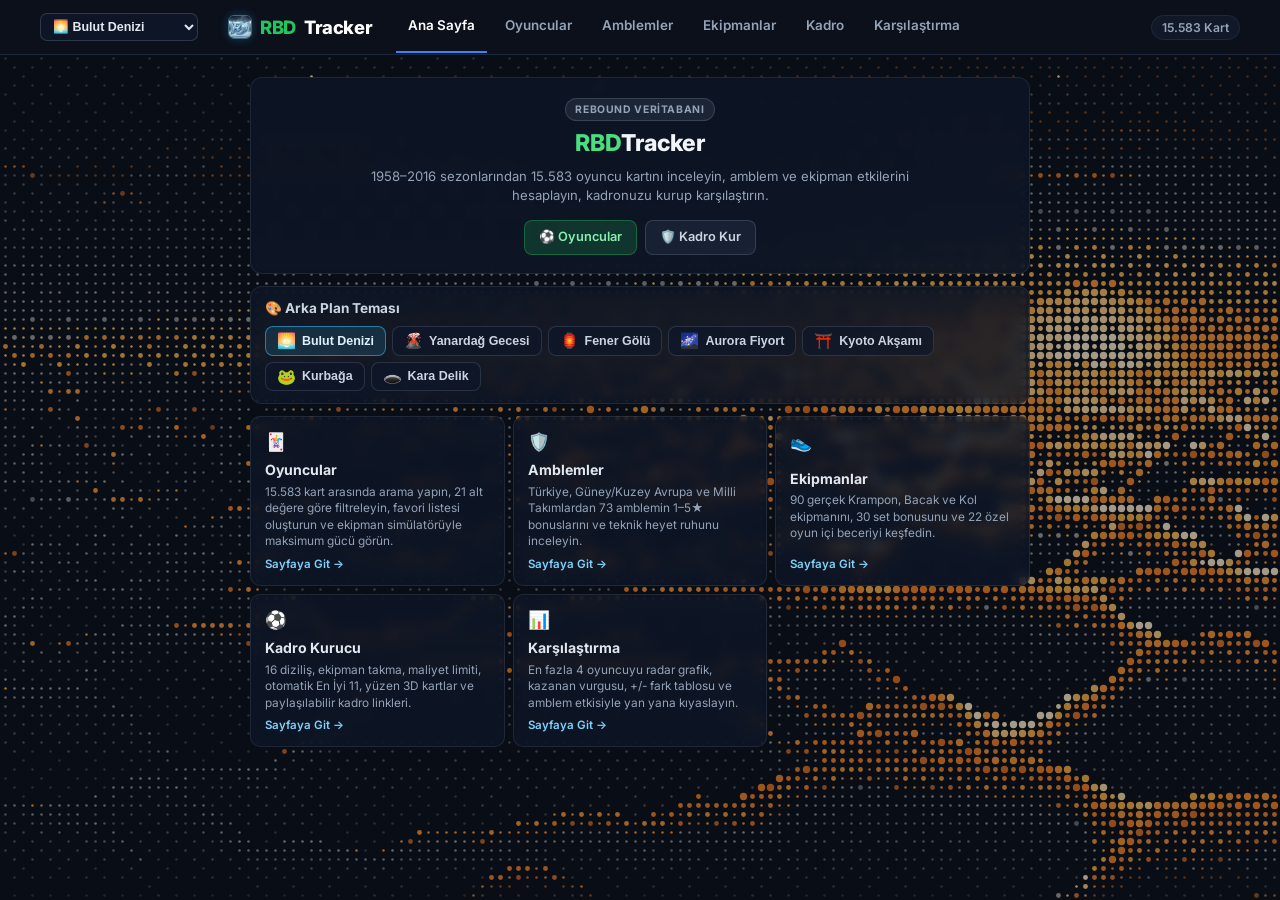
==== commit 08cd67ac: "hata 2.0.0.3" ====
--- a/index.html
+++ b/index.html
@@ -4,6 +4,22 @@
   <meta charset="UTF-8" />
   <meta name="viewport" content="width=device-width, initial-scale=1.0" />
   <title>RBDTracker — Ana Sayfa</title>
+  <meta name="description" content="Rebound oyuncu kartları veritabanı ve kadro kurucu: 15.583 kart, istatistikler, takım ruhu amblemleri, ekipman simülatörü ve oyuncu karşılaştırma." />
+  <meta name="theme-color" content="#38bdf8" />
+  <meta property="og:type" content="website" />
+  <meta property="og:site_name" content="RBDTracker" />
+  <meta property="og:url" content="https://rbdtracker.com.tr/" />
+  <meta property="og:title" content="RBDTracker · Rebound Kart Veritabanı" />
+  <meta property="og:description" content="Rebound oyuncu kartları veritabanı ve kadro kurucu: 15.583 kart, istatistikler, takım ruhu amblemleri, ekipman simülatörü ve oyuncu karşılaştırma." />
+  <meta property="og:image" content="https://rbdtracker.com.tr/assets/og-banner.png" />
+  <meta property="og:image:width" content="1200" />
+  <meta property="og:image:height" content="630" />
+  <meta name="twitter:card" content="summary_large_image" />
+  <meta name="twitter:title" content="RBDTracker · Rebound Kart Veritabanı" />
+  <meta name="twitter:description" content="Rebound oyuncu kartları veritabanı ve kadro kurucu: 15.583 kart, istatistikler, takım ruhu amblemleri, ekipman simülatörü ve oyuncu karşılaştırma." />
+  <meta name="twitter:image" content="https://rbdtracker.com.tr/assets/og-banner.png" />
+  <link rel="icon" type="image/png" href="assets/favicon.png" />
+  <link rel="apple-touch-icon" href="assets/favicon.png" />
   <link rel="preconnect" href="https://fonts.googleapis.com">
   <link rel="preconnect" href="https://fonts.gstatic.com" crossorigin>
   <link href="https://fonts.googleapis.com/css2?family=Inter:wght@400;500;600;700;800&display=swap" rel="stylesheet">
@@ -25,7 +41,7 @@
           <option value="black-hole">🕳️ Kara Delik</option>
         </select>
         <a href="index.html" class="brand" data-nav="home">
-          <span class="brand-icon">⚽</span>
+          <img class="brand-logo-img" src="assets/favicon.png" alt="RBD" />
           <span class="brand-rvl">RBD</span><span class="brand-tracker">Tracker</span>
         </a>
         <nav class="nav-links" id="mainNav">
--- a/styles.css
+++ b/styles.css
@@ -71,6 +71,15 @@
   font-size: 1.15rem;
 }
 
+.brand-logo-img {
+  width: 24px;
+  height: 24px;
+  border-radius: 6px;
+  object-fit: cover;
+  border: 1px solid rgba(125, 211, 252, 0.45);
+  box-shadow: 0 0 10px rgba(56, 189, 248, 0.25);
+}
+
 .brand-rvl {
   color: var(--accent-green);
 }
@@ -147,6 +156,8 @@
 
 /* Filter Panel */
 .filter-panel {
+  position: relative;
+  z-index: 40;
   background-color: var(--bg-card);
   border: 1px solid var(--border-color);
   border-radius: 10px;
@@ -354,38 +365,74 @@
   border-color: #334155;
 }
 
-/* Role pill active colors */
+/* Role pill colors (unselected border + active fill) */
+.pill-fw {
+  border-color: rgba(239, 68, 68, 0.65);
+}
+.pill-fw:hover {
+  border-color: #ef4444;
+}
 .pill-fw.active {
   background: #dc2626;
   border-color: #ef4444;
   color: #fff;
 }
 
+.pill-mf {
+  border-color: rgba(34, 197, 94, 0.65);
+}
+.pill-mf:hover {
+  border-color: #22c55e;
+}
 .pill-mf.active {
   background: #16a34a;
   border-color: #22c55e;
   color: #fff;
 }
 
+.pill-df {
+  border-color: rgba(59, 130, 246, 0.65);
+}
+.pill-df:hover {
+  border-color: #3b82f6;
+}
 .pill-df.active {
   background: #2563eb;
   border-color: #3b82f6;
   color: #fff;
 }
 
+.pill-gk {
+  border-color: rgba(245, 158, 11, 0.65);
+}
+.pill-gk:hover {
+  border-color: #f59e0b;
+}
 .pill-gk.active {
   background: #d97706;
   border-color: #f59e0b;
   color: #fff;
 }
 
-/* Card Grade pill active colors */
+/* Card Grade pill colors (unselected border + active fill) */
+.pill-gold {
+  border-color: rgba(253, 224, 71, 0.65);
+}
+.pill-gold:hover {
+  border-color: #fde047;
+}
 .pill-gold.active {
   background: linear-gradient(135deg, #f59e0b, #eab308);
   border-color: #fde047;
   color: #090d16;
 }
 
+.pill-master {
+  border-color: rgba(185, 198, 216, 0.65);
+}
+.pill-master:hover {
+  border-color: #b9c6d8;
+}
 .pill-master.active {
   background: linear-gradient(135deg, #b9c6d8 0%, #1E293B 100%);
   border-color: #b9c6d8;
@@ -393,30 +440,60 @@
   text-shadow: 0 1px 2px rgba(0, 0, 0, 0.7);
 }
 
+.pill-elite {
+  border-color: rgba(168, 85, 247, 0.65);
+}
+.pill-elite:hover {
+  border-color: #a855f7;
+}
 .pill-elite.active {
   background: #7e22ce;
   border-color: #a855f7;
   color: #fff;
 }
 
+.pill-rare {
+  border-color: rgba(239, 68, 68, 0.65);
+}
+.pill-rare:hover {
+  border-color: #ef4444;
+}
 .pill-rare.active {
   background: #dc2626;
   border-color: #ef4444;
   color: #fff;
 }
 
+.pill-special {
+  border-color: rgba(249, 115, 22, 0.65);
+}
+.pill-special:hover {
+  border-color: #f97316;
+}
 .pill-special.active {
   background: #ea580c;
   border-color: #f97316;
   color: #fff;
 }
 
+.pill-normal {
+  border-color: rgba(148, 163, 184, 0.55);
+}
+.pill-normal:hover {
+  border-color: #94a3b8;
+}
 .pill-normal.active {
   background: #475569;
   border-color: #94a3b8;
   color: #fff;
 }
 
+.pill-region {
+  border-color: rgba(56, 189, 248, 0.65);
+}
+.pill-region:hover {
+  border-color: #38bdf8;
+}
 .pill-region.active {
   background: #0284c7;
   border-color: #38bdf8;
@@ -3841,3 +3918,96 @@
   font-weight: 600;
   color: #7dd3fc;
 }
+
+/* Custom Team Picker with Icons & League Groups */
+.team-picker {
+  position: relative;
+  display: block;
+  width: 100%;
+  min-width: 0;
+}
+
+.team-picker-btn {
+  width: 100%;
+  display: inline-flex;
+  align-items: center;
+  justify-content: space-between;
+  gap: 8px;
+  text-align: left;
+  padding: 7px 11px;
+}
+
+.team-picker-btn-label {
+  display: inline-flex;
+  align-items: center;
+  gap: 7px;
+  min-width: 0;
+  overflow: hidden;
+  text-overflow: ellipsis;
+  white-space: nowrap;
+}
+
+.team-picker-caret {
+  font-size: 0.72rem;
+  color: var(--text-muted);
+  flex-shrink: 0;
+}
+
+.team-picker-icon {
+  width: 18px;
+  height: 18px;
+  object-fit: contain;
+  flex-shrink: 0;
+}
+
+.team-picker-menu {
+  position: absolute;
+  top: calc(100% + 5px);
+  left: 0;
+  min-width: 245px;
+  max-height: 360px;
+  overflow-y: auto;
+  background: var(--bg-card, #111827);
+  border: 1px solid var(--border-color);
+  border-radius: 9px;
+  box-shadow: 0 14px 34px rgba(0, 0, 0, 0.55);
+  padding: 5px;
+  z-index: 120;
+}
+
+.team-picker-group-hdr {
+  padding: 7px 9px 4px;
+  margin-top: 4px;
+  font-size: 0.7rem;
+  font-weight: 700;
+  letter-spacing: 0.05em;
+  text-transform: uppercase;
+  color: var(--accent-blue, #60a5fa);
+  border-top: 1px solid rgba(148, 163, 184, 0.14);
+}
+
+.team-picker-opt {
+  width: 100%;
+  display: flex;
+  align-items: center;
+  gap: 8px;
+  padding: 6px 9px;
+  border: none;
+  border-radius: 6px;
+  background: transparent;
+  color: var(--text-main);
+  font-size: 0.83rem;
+  text-align: left;
+  cursor: pointer;
+  transition: background 0.12s ease;
+}
+
+.team-picker-opt:hover {
+  background: rgba(96, 165, 250, 0.14);
+}
+
+.team-picker-opt.active {
+  background: rgba(59, 130, 246, 0.25);
+  color: #fff;
+  font-weight: 600;
+}
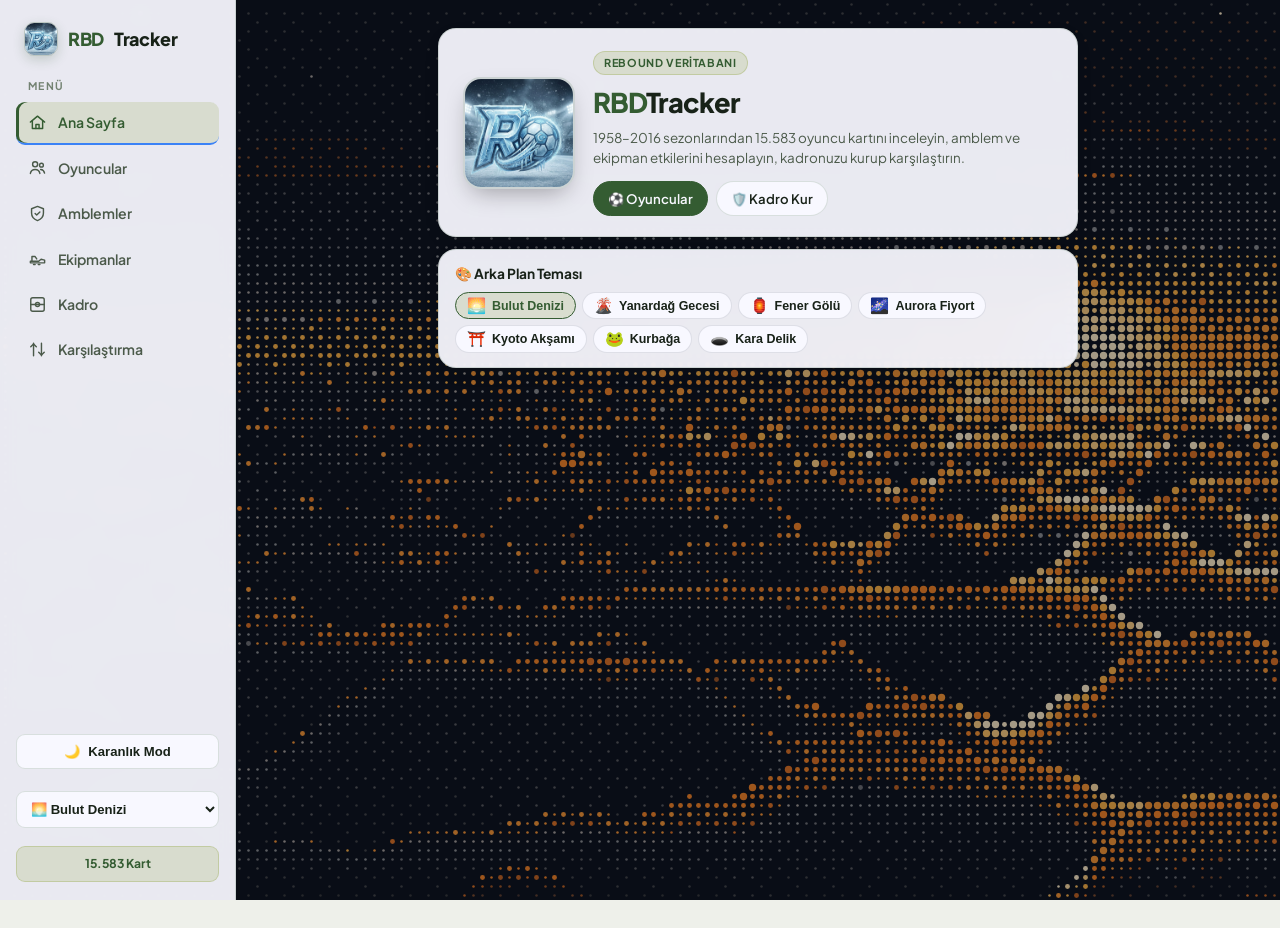
==== commit 127b36cd: "arayüz değişti v2" ====
--- a/index.html
+++ b/index.html
@@ -22,10 +22,12 @@
   <link rel="apple-touch-icon" href="assets/favicon.png" />
   <link rel="preconnect" href="https://fonts.googleapis.com">
   <link rel="preconnect" href="https://fonts.gstatic.com" crossorigin>
-  <link href="https://fonts.googleapis.com/css2?family=Inter:wght@400;500;600;700;800&display=swap" rel="stylesheet">
+  <link href="https://fonts.googleapis.com/css2?family=Plus+Jakarta+Sans:wght@400;500;600;700;800&display=swap" rel="stylesheet">
   <link rel="stylesheet" href="styles.css" />
+  <link rel="stylesheet" href="theme-light.css" />
 </head>
 <body data-page="home">
+  <script>try{if(localStorage.getItem("rbd_color_mode")==="dark")document.body.classList.add("theme-dark");}catch(_){}</script>
   <canvas id="asciiBgCanvas" aria-hidden="true"></canvas>
   <!-- Top Navbar -->
   <header class="navbar">
@@ -45,12 +47,12 @@
           <span class="brand-rvl">RBD</span><span class="brand-tracker">Tracker</span>
         </a>
         <nav class="nav-links" id="mainNav">
-          <a class="nav-link active" href="index.html" data-tab="home">Ana Sayfa</a>
-          <a class="nav-link" href="oyuncular.html" data-tab="players">Oyuncular</a>
-          <a class="nav-link" href="amblemler.html" data-tab="emblems">Amblemler</a>
-          <a class="nav-link" href="ekipmanlar.html" data-tab="equipments">Ekipmanlar</a>
-          <a class="nav-link" href="kadro.html" data-tab="squad">Kadro</a>
-          <a class="nav-link" href="karsilastirma.html" data-tab="compare">Karşılaştırma</a>
+          <a class="nav-link active" href="index.html" data-tab="home"><span class="nav-ico"><svg viewBox="0 0 24 24" fill="none" stroke="currentColor" stroke-width="1.8" stroke-linecap="round" stroke-linejoin="round"><path d="M3 11.5 12 4l9 7.5"/><path d="M5.5 10v9.5h13V10"/><path d="M10 19.5v-5h4v5"/></svg></span><span class="nav-txt">Ana Sayfa</span></a>
+          <a class="nav-link" href="oyuncular.html" data-tab="players"><span class="nav-ico"><svg viewBox="0 0 24 24" fill="none" stroke="currentColor" stroke-width="1.8" stroke-linecap="round" stroke-linejoin="round"><circle cx="9" cy="8" r="3.2"/><path d="M3 19.5c.6-3.3 3-5 6-5s5.4 1.7 6 5"/><circle cx="17" cy="9" r="2.4"/><path d="M16 14.6c2.4.2 4.3 1.7 4.9 4.4"/></svg></span><span class="nav-txt">Oyuncular</span></a>
+          <a class="nav-link" href="amblemler.html" data-tab="emblems"><span class="nav-ico"><svg viewBox="0 0 24 24" fill="none" stroke="currentColor" stroke-width="1.8" stroke-linecap="round" stroke-linejoin="round"><path d="M12 3 4.5 6v5.5c0 4.6 3.1 8 7.5 9.5 4.4-1.5 7.5-4.9 7.5-9.5V6z"/><path d="m9 12 2 2 4-4"/></svg></span><span class="nav-txt">Amblemler</span></a>
+          <a class="nav-link" href="ekipmanlar.html" data-tab="equipments"><span class="nav-ico"><svg viewBox="0 0 24 24" fill="none" stroke="currentColor" stroke-width="1.8" stroke-linecap="round" stroke-linejoin="round"><path d="M3 15.5h10.5l3-2.5 4.5 1v3.5H3z"/><path d="M5 15.5V9.5h4l2 3"/><path d="M7 19.5h2M13 19.5h2"/></svg></span><span class="nav-txt">Ekipmanlar</span></a>
+          <a class="nav-link" href="kadro.html" data-tab="squad"><span class="nav-ico"><svg viewBox="0 0 24 24" fill="none" stroke="currentColor" stroke-width="1.8" stroke-linecap="round" stroke-linejoin="round"><rect x="3.5" y="3.5" width="17" height="17" rx="2.5"/><path d="M3.5 12h17"/><circle cx="12" cy="12" r="2.6"/></svg></span><span class="nav-txt">Kadro</span></a>
+          <a class="nav-link" href="karsilastirma.html" data-tab="compare"><span class="nav-ico"><svg viewBox="0 0 24 24" fill="none" stroke="currentColor" stroke-width="1.8" stroke-linecap="round" stroke-linejoin="round"><path d="M7 4v16M17 4v16"/><path d="M3.5 8.5 7 5l3.5 3.5M13.5 15.5 17 19l3.5-3.5"/></svg></span><span class="nav-txt">Karşılaştırma</span></a>
         </nav>
       </div>
       <div class="nav-right">
@@ -63,14 +65,21 @@
     <!-- ==================== 0. ANA SAYFA (GİRİŞ) ==================== -->
     <div id="view-home" class="page-view">
       <section class="home-hero">
-        <div class="home-badge">REBOUND VERİTABANI</div>
-        <h1 class="home-title"><span>RBD</span>Tracker</h1>
-        <p class="home-subtitle">
-          1958–2016 sezonlarından 15.583 oyuncu kartını inceleyin, amblem ve ekipman etkilerini hesaplayın, kadronuzu kurup karşılaştırın.
-        </p>
-        <div class="home-cta-row">
-          <a href="oyuncular.html" class="home-cta-primary">⚽ Oyuncular</a>
-          <a href="kadro.html" class="home-cta-secondary">🛡️ Kadro Kur</a>
+        <div class="home-hero-layout">
+          <div class="home-hero-text">
+            <div class="home-badge">REBOUND VERİTABANI</div>
+            <h1 class="home-title"><span>RBD</span>Tracker</h1>
+            <p class="home-subtitle">
+              1958–2016 sezonlarından 15.583 oyuncu kartını inceleyin, amblem ve ekipman etkilerini hesaplayın, kadronuzu kurup karşılaştırın.
+            </p>
+            <div class="home-cta-row">
+              <a href="oyuncular.html" class="home-cta-primary">⚽ Oyuncular</a>
+              <a href="kadro.html" class="home-cta-secondary">🛡️ Kadro Kur</a>
+            </div>
+          </div>
+          <div class="home-hero-logo-wrap">
+            <img src="assets/favicon.png" alt="RBDTracker Logo" class="home-hero-logo" />
+          </div>
         </div>
       </section>
 
@@ -109,57 +118,10 @@
           </button>
         </div>
       </section>
-
-      <section class="home-nav-grid">
-        <a href="oyuncular.html" class="home-nav-card">
-          <div class="hnc-icon">🃏</div>
-          <div class="hnc-body">
-            <h3>Oyuncular</h3>
-            <p>15.583 kart arasında arama yapın, 21 alt değere göre filtreleyin, favori listesi oluşturun ve ekipman simülatörüyle maksimum gücü görün.</p>
-          </div>
-          <span class="hnc-arrow">Sayfaya Git →</span>
-        </a>
-
-        <a href="amblemler.html" class="home-nav-card">
-          <div class="hnc-icon">🛡️</div>
-          <div class="hnc-body">
-            <h3>Amblemler</h3>
-            <p>Türkiye, Güney/Kuzey Avrupa ve Milli Takımlardan 73 amblemin 1–5★ bonuslarını ve teknik heyet ruhunu inceleyin.</p>
-          </div>
-          <span class="hnc-arrow">Sayfaya Git →</span>
-        </a>
-
-        <a href="ekipmanlar.html" class="home-nav-card">
-          <div class="hnc-icon">👟</div>
-          <div class="hnc-body">
-            <h3>Ekipmanlar</h3>
-            <p>90 gerçek Krampon, Bacak ve Kol ekipmanını, 30 set bonusunu ve 22 özel oyun içi beceriyi keşfedin.</p>
-          </div>
-          <span class="hnc-arrow">Sayfaya Git →</span>
-        </a>
-
-        <a href="kadro.html" class="home-nav-card">
-          <div class="hnc-icon">⚽</div>
-          <div class="hnc-body">
-            <h3>Kadro Kurucu</h3>
-            <p>16 diziliş, ekipman takma, maliyet limiti, otomatik En İyi 11, yüzen 3D kartlar ve paylaşılabilir kadro linkleri.</p>
-          </div>
-          <span class="hnc-arrow">Sayfaya Git →</span>
-        </a>
-
-        <a href="karsilastirma.html" class="home-nav-card">
-          <div class="hnc-icon">📊</div>
-          <div class="hnc-body">
-            <h3>Karşılaştırma</h3>
-            <p>En fazla 4 oyuncuyu radar grafik, kazanan vurgusu, +/- fark tablosu ve amblem etkisiyle yan yana kıyaslayın.</p>
-          </div>
-          <span class="hnc-arrow">Sayfaya Git →</span>
-        </a>
-      </section>
     </div>
 
     <!-- ==================== 1. OYUNCULAR ==================== -->
-    <div id="view-players" class="page-view">
+    <div id="view-players" class="page-view hidden">
       <section class="hero-card">
         <h1 class="hero-title">Rebound Oyuncu Kartları</h1>
         <p class="hero-subtitle">1958–2016 sezonlarından tüm oyuncu kartlarını arayın, filtreleyin ve karşılaştırın.</p>
@@ -288,6 +250,7 @@
               Amblem
               <span id="spiritActiveBadge" class="spirit-badge hidden"></span>
             </button>
+            <button id="resetMainBtn" class="btn-outline btn-reset-inline" title="Tüm filtreleri ve amblemi sıfırla">✕ Sıfırla</button>
           </div>
 
           <div class="bottom-right-controls">
@@ -308,11 +271,11 @@
           <table class="players-table">
             <thead>
               <tr>
-                <th class="col-pos">MEVKİ</th>
-                <th class="col-name">OYUNCU</th>
-                <th class="col-team">TAKIM</th>
-                <th class="col-year">YIL</th>
-                <th class="col-grade">SEVİYE</th>
+                <th class="col-pos" data-sort="pos">MEVKİ</th>
+                <th class="col-name" data-sort="name">OYUNCU</th>
+                <th class="col-team" data-sort="team">TAKIM</th>
+                <th class="col-year" data-sort="year">YIL</th>
+                <th class="col-grade" data-sort="grade">SEVİYE</th>
                 <th class="col-stat" data-sort="ofa">OFA</th>
                 <th class="col-stat" data-sort="def">DEF</th>
                 <th class="col-stat" data-sort="guc">GÜÇ</th>
@@ -354,6 +317,12 @@
             <input type="text" id="embSearchInput" placeholder="Takım ara..." autocomplete="off" />
           </div>
         </div>
+        <div class="emb-filter-block">
+          <label class="pill-label" for="embYearFilter">YIL</label>
+          <select id="embYearFilter" class="filter-select">
+            <option value="">Tüm Yıllar</option>
+          </select>
+        </div>
         <div class="pill-section">
           <span class="pill-label">BÖLGE</span>
           <div class="pill-group" id="embRegionPills">
@@ -398,8 +367,8 @@
       </section>
 
       <div class="eq-subtabs" id="eqSubtabs">
-        <button class="eq-subtab active" data-eqtab="items">Ekipmanlar</button>
-        <button class="eq-subtab" data-eqtab="sets">Setler</button>
+        <button class="eq-subtab active" data-eqtab="sets">Ekipman Setleri (3'lü)</button>
+        <button class="eq-subtab" data-eqtab="items">Tekli Parçalar</button>
         <button class="eq-subtab" data-eqtab="skills">Aktif Yetenekler</button>
       </div>
 
@@ -491,6 +460,7 @@
             <div id="sqWeatherSummary" class="sq-weather-summary"></div>
             <div class="sq-actions">
               <button id="sqAutoFillBtn" class="btn-spirit" title="Seçili diziliş ve ambleme göre en iyi 11'i kur">⚡ En İyi 11</button>
+              <button id="sqAutoBestRareBtn" class="btn-spirit" title="Yalnızca Ender kartlardan en iyi 11'i kur">💎 En İyi Ender</button>
               <button id="sqClearBtn" class="btn-reset">Temizle</button>
             </div>
             <div class="sq-actions" style="margin-top:6px;">
--- a/styles.css
+++ b/styles.css
@@ -34,7 +34,7 @@
 
 /* Navbar */
 .navbar {
-  background-color: #0b101b;
+  background-color: #f6f7fb;
   border-bottom: 1px solid var(--border-color);
   position: sticky;
   top: 0;
@@ -85,7 +85,7 @@
 }
 
 .brand-tracker {
-  color: #ffffff;
+  color: var(--text-main);
 }
 
 .nav-links {
@@ -135,7 +135,7 @@
 
 /* Hero Banner */
 .hero-card {
-  background: linear-gradient(135deg, #111b2e 0%, #0d1424 100%);
+  background: linear-gradient(135deg, #f1f2f6 0%, #f4f5f9 100%);
   border: 1px solid var(--border-color);
   border-radius: 10px;
   padding: 20px 24px;
@@ -144,7 +144,7 @@
 .hero-title {
   font-size: 1.35rem;
   font-weight: 800;
-  color: #ffffff;
+  color: var(--text-main);
   letter-spacing: -0.02em;
   margin-bottom: 4px;
 }
@@ -251,7 +251,7 @@
 
 .btn-outline:hover,
 .btn-outline.active {
-  color: #fff;
+  color: var(--text-main);
   border-color: var(--accent-blue);
   background: rgba(59, 130, 246, 0.12);
 }
@@ -295,7 +295,7 @@
 .btn-reset {
   background: rgba(239, 68, 68, 0.12);
   border: 1px solid rgba(239, 68, 68, 0.35);
-  color: #f87171;
+  color: #b91c1c;
   padding: 7px 12px;
   border-radius: 6px;
   font-size: 0.8rem;
@@ -327,8 +327,8 @@
   align-items: center;
   gap: 10px;
   flex-wrap: wrap;
-  background: rgba(12, 19, 34, 0.72);
-  border: 1px solid rgba(51, 65, 85, 0.45);
+  background: rgba(255, 255, 255, 0.72);
+  border: 1px solid rgba(15, 23, 42, 0.13);
   border-radius: 8px;
   padding: 8px 12px;
 }
@@ -336,7 +336,7 @@
 .pill-label {
   font-size: 0.68rem;
   font-weight: 700;
-  color: #94a3b8;
+  color: var(--text-muted);
   letter-spacing: 0.06em;
   min-width: 48px;
 }
@@ -349,9 +349,9 @@
 }
 
 .pill {
-  background: rgba(15, 23, 42, 0.9);
-  border: 1px solid #1e293b;
-  color: #94a3b8;
+  background: rgba(255, 255, 255, 0.9);
+  border: 1px solid #e1e5ec;
+  color: var(--text-muted);
   font-size: 0.73rem;
   font-weight: 600;
   padding: 4px 10px;
@@ -361,8 +361,8 @@
 }
 
 .pill:hover {
-  color: #fff;
-  border-color: #334155;
+  color: var(--text-main);
+  border-color: #e1e5ec;
 }
 
 /* Role pill colors (unselected border + active fill) */
@@ -428,15 +428,15 @@
 }
 
 .pill-master {
-  border-color: rgba(185, 198, 216, 0.65);
+  border-color: rgba(15, 23, 42, 0.13);
 }
 .pill-master:hover {
   border-color: #b9c6d8;
 }
 .pill-master.active {
-  background: linear-gradient(135deg, #b9c6d8 0%, #1E293B 100%);
+  background: linear-gradient(135deg, #b9c6d8 0%, #ecedf1 100%);
   border-color: #b9c6d8;
-  color: #ffffff;
+  color: var(--text-main);
   text-shadow: 0 1px 2px rgba(0, 0, 0, 0.7);
 }
 
@@ -477,7 +477,7 @@
 }
 
 .pill-normal {
-  border-color: rgba(148, 163, 184, 0.55);
+  border-color: rgba(15, 23, 42, 0.13);
 }
 .pill-normal:hover {
   border-color: #94a3b8;
@@ -485,7 +485,7 @@
 .pill-normal.active {
   background: #475569;
   border-color: #94a3b8;
-  color: #fff;
+  color: var(--text-main);
 }
 
 .pill-region {
@@ -529,9 +529,9 @@
   display: inline-flex;
   align-items: center;
   gap: 6px;
-  background: #131c2e;
-  border: 1px solid #263552;
-  color: #cbd5e1;
+  background: #f1f2f6;
+  border: 1px solid #e1e5ec;
+  color: var(--text-main);
   padding: 6px 12px;
   border-radius: 6px;
   font-size: 0.78rem;
@@ -542,7 +542,7 @@
 
 .btn-spirit:hover {
   border-color: var(--accent-amber);
-  color: #fff;
+  color: var(--text-main);
 }
 
 .spirit-badge {
@@ -574,8 +574,8 @@
 }
 
 .level-badge {
-  background: #1e293b;
-  color: #f8fafc;
+  background: #ecedf1;
+  color: var(--text-main);
   font-size: 0.76rem;
   font-weight: 700;
   padding: 2px 8px;
@@ -611,7 +611,7 @@
 }
 
 .players-table thead tr {
-  background-color: #0c1220;
+  background-color: #f5f6fa;
   border-bottom: 1px solid var(--border-color);
 }
 
@@ -684,7 +684,7 @@
 }
 
 .player-row.expanded {
-  background-color: #162136;
+  background-color: #eff0f4;
 }
 
 .player-row td {
@@ -711,25 +711,25 @@
 .pos-fw {
   background: rgba(220, 38, 38, 0.10);
   border: 1.5px solid rgba(239, 68, 68, 0.78);
-  color: #f87171;
+  color: #b91c1c;
 }
 
 .pos-mf {
   background: rgba(22, 163, 74, 0.10);
   border: 1.5px solid rgba(34, 197, 94, 0.78);
-  color: #4ade80;
+  color: #16a34a;
 }
 
 .pos-df {
   background: rgba(37, 99, 235, 0.10);
   border: 1.5px solid rgba(59, 130, 246, 0.78);
-  color: #60a5fa;
+  color: #2563eb;
 }
 
 .pos-gk {
   background: rgba(217, 119, 6, 0.10);
   border: 1.5px solid rgba(245, 158, 11, 0.78);
-  color: #fbbf24;
+  color: #b45309;
 }
 
 /* Player Name Cell */
@@ -741,7 +741,7 @@
 
 .player-name-text {
   font-weight: 700;
-  color: #f8fafc;
+  color: var(--text-main);
 }
 
 .player-num {
@@ -753,7 +753,7 @@
 /* Team Cell */
 .team-main {
   font-weight: 600;
-  color: #cbd5e1;
+  color: var(--text-main);
   font-size: 0.82rem;
 }
 
@@ -783,40 +783,40 @@
 
 .grade-Gold {
   background: rgba(250, 204, 21, 0.22);
-  color: #fde047;
+  color: #a16207;
   border: 1px solid rgba(250, 204, 21, 0.55);
   box-shadow: 0 0 8px rgba(250, 204, 21, 0.2);
 }
 
 .grade-Master {
-  background: linear-gradient(135deg, #b9c6d8 0%, #1E293B 100%);
-  color: #ffffff;
+  background: linear-gradient(135deg, #b9c6d8 0%, #ecedf1 100%);
+  color: var(--text-main);
   border: 1px solid #94a3b8;
   text-shadow: 0 1px 2px rgba(0, 0, 0, 0.75);
 }
 
 .grade-Elite {
   background: rgba(147, 51, 234, 0.2);
-  color: #c084fc;
+  color: #7e22ce;
   border: 1px solid rgba(168, 85, 247, 0.4);
 }
 
 .grade-Rare {
   background: rgba(220, 38, 38, 0.22);
-  color: #f87171;
+  color: #b91c1c;
   border: 1px solid rgba(239, 68, 68, 0.45);
 }
 
 .grade-Special {
   background: rgba(234, 88, 12, 0.22);
-  color: #fb923c;
+  color: #c2410c;
   border: 1px solid rgba(249, 115, 22, 0.45);
 }
 
 .grade-Normal {
   background: rgba(100, 116, 139, 0.25);
-  color: #94a3b8;
-  border: 1px solid rgba(148, 163, 184, 0.35);
+  color: var(--text-muted);
+  border: 1px solid rgba(15, 23, 42, 0.13);
 }
 
 /* Stat Value Coloring */
@@ -849,7 +849,7 @@
 
 /* 60-69 aÃ§Ä±k turuncu */
 .stat-d {
-  color: #9ca3af;
+  color: var(--text-muted);
 }
 
 /* <60 gri */
@@ -867,27 +867,27 @@
 
 .pwr-high {
   background: rgba(245, 158, 11, 0.18);
-  color: #fbbf24;
+  color: #b45309;
   border: 1px solid rgba(245, 158, 11, 0.4);
 }
 
 .pwr-mid {
   background: rgba(34, 197, 94, 0.15);
-  color: #4ade80;
+  color: #16a34a;
   border: 1px solid rgba(34, 197, 94, 0.35);
 }
 
 .pwr-low {
   background: rgba(148, 163, 184, 0.12);
-  color: #cbd5e1;
-  border: 1px solid rgba(148, 163, 184, 0.25);
+  color: var(--text-main);
+  border: 1px solid rgba(15, 23, 42, 0.13);
 }
 
 /* Compare Button in Row */
 .btn-cmp-row {
-  background: #0c1322;
-  border: 1px solid #263552;
-  color: #94a3b8;
+  background: #f5f6fa;
+  border: 1px solid #e1e5ec;
+  color: var(--text-muted);
   width: 26px;
   height: 26px;
   border-radius: 5px;
@@ -898,7 +898,7 @@
 
 .btn-cmp-row:hover {
   border-color: var(--accent-green);
-  color: #fff;
+  color: var(--text-main);
 }
 
 .btn-cmp-row.selected {
@@ -1278,14 +1278,14 @@
   gap: 12px;
   padding: 6px 10px;
   border-radius: 6px;
-  background: #0b111e;
+  background: #f6f7fb;
   border: 1px solid var(--border-subtle);
   font-size: 0.8rem;
   color: var(--text-dim);
 }
 
 .emb-eff-row.active {
-  color: #f8fafc;
+  color: var(--text-main);
   border-color: rgba(245, 158, 11, 0.45);
   background: rgba(245, 158, 11, 0.08);
 }
@@ -1297,7 +1297,7 @@
 }
 
 .emb-eff-row.active .emb-eff-star {
-  color: #fbbf24;
+  color: #b45309;
 }
 
 .emb-total-grid {
@@ -1313,7 +1313,7 @@
   gap: 2px;
   padding: 8px 4px;
   border-radius: 6px;
-  background: #0b111e;
+  background: #f6f7fb;
   border: 1px solid var(--border-color);
 }
 
@@ -1326,13 +1326,13 @@
 .emb-total-full {
   font-size: 0.95rem;
   font-weight: 800;
-  color: #4ade80;
+  color: #16a34a;
 }
 
 .emb-total-half {
   font-size: 0.68rem;
   font-weight: 600;
-  color: #fbbf24;
+  color: #b45309;
 }
 
 .emb-rules {
@@ -1341,26 +1341,26 @@
   gap: 4px;
   font-size: 0.74rem;
   color: var(--text-muted);
-  background: #0b111e;
+  background: #f6f7fb;
   border: 1px solid var(--border-subtle);
   border-radius: 6px;
   padding: 10px 12px;
 }
 
 .emb-rules strong {
-  color: #e2e8f0;
+  color: var(--text-main);
 }
 
 .emb-mode-full {
-  color: #4ade80 !important;
+  color: #16a34a !important;
 }
 
 .emb-mode-half {
-  color: #fbbf24 !important;
+  color: #b45309 !important;
 }
 
 .emb-mode-none {
-  color: #94a3b8 !important;
+  color: var(--text-muted) !important;
 }
 
 .modal-box {
@@ -1492,12 +1492,12 @@
 }
 
 .detail-side-row strong {
-  color: #f8fafc;
+  color: var(--text-main);
 }
 
 .substat-bar-bg {
   height: 7px;
-  background: #162032;
+  background: #eff0f4;
   border-radius: 99px;
   overflow: hidden;
 }
@@ -1513,7 +1513,7 @@
   align-items: center;
   justify-content: space-between;
   padding: 12px 18px;
-  background-color: #0c1220;
+  background-color: #f5f6fa;
   border-top: 1px solid var(--border-color);
   flex-wrap: wrap;
   gap: 10px;
@@ -1531,9 +1531,9 @@
 }
 
 .page-btn {
-  background: #131c2e;
-  border: 1px solid #1e293b;
-  color: #cbd5e1;
+  background: #f1f2f6;
+  border: 1px solid #e1e5ec;
+  color: var(--text-main);
   padding: 5px 11px;
   border-radius: 5px;
   font-size: 0.78rem;
@@ -1543,7 +1543,7 @@
 
 .page-btn:hover:not(:disabled) {
   border-color: var(--accent-blue);
-  color: #fff;
+  color: var(--text-main);
 }
 
 .page-btn.active {
@@ -1564,11 +1564,11 @@
   bottom: 0;
   left: 0;
   right: 0;
-  background: #0f172a;
-  border-top: 1px solid #334155;
+  background: #f3f4f8;
+  border-top: 1px solid #e1e5ec;
   padding: 10px 20px;
   z-index: 200;
-  box-shadow: 0 -8px 25px rgba(0, 0, 0, 0.5);
+  box-shadow: 0 -8px 25px rgba(20, 24, 40, 0.12);
 }
 
 .compare-bar-inner {
@@ -1592,8 +1592,8 @@
   display: inline-flex;
   align-items: center;
   gap: 8px;
-  background: #1e293b;
-  border: 1px solid #334155;
+  background: #ecedf1;
+  border: 1px solid #e1e5ec;
   padding: 5px 10px;
   border-radius: 6px;
   font-size: 0.79rem;
@@ -1603,7 +1603,7 @@
 .cmp-chip button {
   background: none;
   border: none;
-  color: #94a3b8;
+  color: var(--text-muted);
   cursor: pointer;
   font-size: 0.8rem;
 }
@@ -1626,9 +1626,9 @@
 }
 
 .btn-compare-clear {
-  background: #1e293b;
-  border: 1px solid #334155;
-  color: #cbd5e1;
+  background: #ecedf1;
+  border: 1px solid #e1e5ec;
+  color: var(--text-main);
   padding: 7px 12px;
   border-radius: 6px;
   font-size: 0.8rem;
@@ -1648,8 +1648,8 @@
 }
 
 .modal-box {
-  background: #111827;
-  border: 1px solid #263552;
+  background: #f3f4f8;
+  border: 1px solid #e1e5ec;
   border-radius: 10px;
   width: 100%;
   max-width: 520px;
@@ -1668,7 +1668,7 @@
   align-items: center;
   justify-content: space-between;
   padding: 14px 18px;
-  background: #0c1220;
+  background: #f5f6fa;
   border-bottom: 1px solid var(--border-color);
 }
 
@@ -1717,7 +1717,7 @@
 .spirit-item input {
   background: var(--bg-input);
   border: 1px solid var(--border-color);
-  color: #fff;
+  color: var(--text-main);
   padding: 7px 10px;
   border-radius: 6px;
 }
@@ -1751,7 +1751,7 @@
 }
 
 .cmp-best {
-  color: #facc15;
+  color: #a16207;
   font-weight: 800;
 }
 
@@ -1792,13 +1792,13 @@
 
 .nav-link.active {
   background: none;
-  color: #ffffff;
+  color: var(--text-main);
   border-bottom-color: #3b82f6;
 }
 
 .nav-link:hover:not(.active) {
   background: none;
-  color: #e2e8f0;
+  color: var(--text-main);
 }
 
 .breadcrumb {
@@ -1861,7 +1861,7 @@
   gap: 8px;
   font-size: 1rem;
   font-weight: 800;
-  color: #f8fafc;
+  color: var(--text-main);
 }
 
 .emb-cards-grid {
@@ -1890,21 +1890,21 @@
   width: 44px;
   height: 44px;
   border-radius: 10px;
-  background: #0b111e;
-  border: 1px solid #263552;
+  background: #f6f7fb;
+  border: 1px solid #e1e5ec;
   display: flex;
   align-items: center;
   justify-content: center;
   font-weight: 800;
   font-size: 0.78rem;
-  color: #60a5fa;
+  color: #2563eb;
   flex-shrink: 0;
 }
 
 .emb-card-title {
   font-weight: 700;
   font-size: 0.96rem;
-  color: #f8fafc;
+  color: var(--text-main);
 }
 
 .emb-card-sub {
@@ -1915,7 +1915,7 @@
 .emb-mode-switch {
   display: grid;
   grid-template-columns: 1fr 1fr;
-  background: #0b111e;
+  background: #f6f7fb;
   border: 1px solid var(--border-color);
   border-radius: 7px;
   padding: 3px;
@@ -1950,7 +1950,7 @@
 .emb-year-select {
   background: var(--bg-input);
   border: 1px solid var(--border-color);
-  color: #f8fafc;
+  color: var(--text-main);
   padding: 3px 8px;
   border-radius: 5px;
   font-size: 0.75rem;
@@ -1966,9 +1966,9 @@
 }
 
 .emb-staff-pill {
-  background: #172033;
-  border: 1px solid #263552;
-  color: #e2e8f0;
+  background: #eff0f4;
+  border: 1px solid #e1e5ec;
+  color: var(--text-main);
   padding: 2px 7px;
   border-radius: 4px;
   font-size: 0.71rem;
@@ -1996,7 +1996,7 @@
 
 .emb-bar-track {
   height: 6px;
-  background: #0b111e;
+  background: #f6f7fb;
   border-radius: 99px;
   overflow: hidden;
 }
@@ -2010,7 +2010,7 @@
 .emb-bar-val {
   text-align: right;
   font-weight: 700;
-  color: #e2e8f0;
+  color: var(--text-main);
 }
 
 .emb-card-stars {
@@ -2020,9 +2020,9 @@
 }
 
 .emb-star-btn {
-  background: #0b111e;
+  background: #f6f7fb;
   border: 1px solid var(--border-color);
-  color: #64748b;
+  color: var(--text-dim);
   padding: 5px 2px;
   border-radius: 5px;
   font-size: 0.65rem;
@@ -2030,7 +2030,7 @@
 }
 
 .emb-star-btn.s2 {
-  color: #f59e0b;
+  color: #b45309;
 }
 
 .emb-star-btn.s3 {
@@ -2038,11 +2038,11 @@
 }
 
 .emb-star-btn.s4 {
-  color: #a855f7;
+  color: #7e22ce;
 }
 
 .emb-star-btn.s5 {
-  color: #ffffff;
+  color: var(--text-main);
 }
 
 .emb-star-btn.active {
@@ -2109,7 +2109,7 @@
 
 .eq-icon-box {
   height: 92px;
-  background: #0b111e;
+  background: #f6f7fb;
   border: 1px solid var(--border-subtle);
   border-radius: 8px;
   display: flex;
@@ -2120,7 +2120,7 @@
 .eq-card-title {
   font-size: 0.86rem;
   font-weight: 800;
-  color: #f8fafc;
+  color: var(--text-main);
 }
 
 .eq-tags {
@@ -2130,7 +2130,7 @@
 }
 
 .eq-tag {
-  background: #0b111e;
+  background: #f6f7fb;
   border: 1px solid var(--border-color);
   color: var(--text-muted);
   font-size: 0.69rem;
@@ -2142,13 +2142,13 @@
 .eq-buff-text {
   font-size: 0.78rem;
   font-weight: 700;
-  color: #60a5fa;
+  color: #2563eb;
 }
 
 .eq-skill-pill {
   background: rgba(245, 158, 11, 0.12);
   border: 1px solid rgba(245, 158, 11, 0.45);
-  color: #fbbf24;
+  color: #b45309;
   font-size: 0.7rem;
   font-weight: 700;
   padding: 2px 7px;
@@ -2168,7 +2168,7 @@
 /* ==================== KADRO KURUCU ==================== */
 .squad-layout {
   display: grid;
-  grid-template-columns: 215px minmax(360px, 1fr) 420px;
+  grid-template-columns: 275px minmax(360px, 1fr) 400px;
   gap: 14px;
   align-items: start;
 }
@@ -2192,13 +2192,13 @@
 .squad-box-title {
   font-size: 0.82rem;
   font-weight: 800;
-  color: #f8fafc;
+  color: var(--text-main);
 }
 
 .sq-emblem-pick {
-  background: #0b111e;
-  border: 1px dashed #334155;
-  color: #cbd5e1;
+  background: #f6f7fb;
+  border: 1px dashed #e1e5ec;
+  color: var(--text-main);
   padding: 18px 10px;
   border-radius: 8px;
   font-size: 0.8rem;
@@ -2208,7 +2208,7 @@
 
 .sq-emblem-pick:hover {
   border-color: #4f6ef7;
-  color: #fff;
+  color: var(--text-main);
 }
 
 .sq-emblem-hint {
@@ -2236,7 +2236,7 @@
 }
 
 .sq-slider-head strong {
-  color: #e2e8f0;
+  color: var(--text-main);
 }
 
 .sq-stat-line {
@@ -2251,11 +2251,11 @@
 .sq-big-num {
   font-size: 1.25rem;
   font-weight: 800;
-  color: #f8fafc;
+  color: var(--text-main);
 }
 
 .sq-amber {
-  color: #fbbf24;
+  color: #b45309;
 }
 
 .sq-actions {
@@ -2461,7 +2461,7 @@
 }
 
 .sq-pool-card {
-  background: #0b111e;
+  background: #f6f7fb;
   border: 1px solid var(--border-color);
   border-radius: 6px;
   padding: 7px 6px;
@@ -2509,7 +2509,7 @@
 .sq-pool-name {
   font-size: 0.66rem;
   font-weight: 800;
-  color: #f8fafc;
+  color: var(--text-main);
   max-width: 82px;
   overflow: hidden;
   text-overflow: ellipsis;
@@ -2528,7 +2528,7 @@
   width: 100%;
   font-size: 0.64rem;
   font-weight: 800;
-  color: #fbbf24;
+  color: #b45309;
   padding: 0 2px;
 }
 
@@ -2560,14 +2560,14 @@
   top: 100%;
   left: 0;
   right: 0;
-  background: #0f172a;
-  border: 1px solid #334155;
+  background: #f3f4f8;
+  border: 1px solid #e1e5ec;
   border-radius: 8px;
   margin-top: 4px;
   max-height: 280px;
   overflow-y: auto;
   z-index: 90;
-  box-shadow: 0 12px 28px rgba(0, 0, 0, 0.65);
+  box-shadow: 0 12px 28px rgba(20, 24, 40, 0.12);
 }
 
 .cmp-search-item {
@@ -2602,7 +2602,7 @@
   align-self: flex-end;
   background: rgba(239, 68, 68, 0.15);
   border: 1px solid rgba(239, 68, 68, 0.4);
-  color: #f87171;
+  color: #b91c1c;
   font-size: 0.72rem;
   font-weight: 700;
   padding: 3px 9px;
@@ -2659,9 +2659,9 @@
   flex: 0 0 auto;
   border-radius: 10px;
   padding: 4px;
-  background: #0f172a;
-  border: 2px solid #334155;
-  box-shadow: 0 4px 14px rgba(0, 0, 0, 0.4);
+  background: #f3f4f8;
+  border: 2px solid #e1e5ec;
+  box-shadow: 0 4px 14px rgba(20, 24, 40, 0.12);
 }
 
 .cmp-card-frame-0 { border-color: #ef4444; }
@@ -2671,11 +2671,11 @@
 
 .cmp-details-panel {
   flex: 0 0 218px;
-  background: #111827;
-  border: 1px solid #1e293b;
+  background: #f3f4f8;
+  border: 1px solid #e1e5ec;
   border-radius: 10px;
   padding: 10px 8px;
-  box-shadow: 0 4px 14px rgba(0, 0, 0, 0.35);
+  box-shadow: 0 4px 14px rgba(20, 24, 40, 0.12);
   align-self: stretch;
   display: flex;
   flex-direction: column;
@@ -2686,10 +2686,10 @@
   text-align: center;
   font-size: 0.96rem;
   font-weight: 800;
-  color: #f8fafc;
+  color: var(--text-main);
   padding-bottom: 8px;
   margin-bottom: 6px;
-  border-bottom: 1px solid #1e293b;
+  border-bottom: 1px solid #e1e5ec;
 }
 
 .cmp-det-row {
@@ -2699,7 +2699,7 @@
   gap: 3px;
   padding: 3.5px 2px;
   font-size: 0.78rem;
-  border-bottom: 1px solid #1e293b;
+  border-bottom: 1px solid #e1e5ec;
   font-variant-numeric: tabular-nums;
 }
 
@@ -2710,31 +2710,31 @@
 .cmp-det-diff-l {
   text-align: left;
   font-weight: 800;
-  color: #f87171;
+  color: #b91c1c;
   font-size: 0.72rem;
 }
 
 .cmp-det-diff-r {
   text-align: right;
   font-weight: 800;
-  color: #f87171;
+  color: #b91c1c;
   font-size: 0.72rem;
 }
 
 .cmp-det-val {
   text-align: center;
-  color: #94a3b8;
+  color: var(--text-muted);
   font-weight: 600;
 }
 
 .cmp-det-val.win {
-  color: #f8fafc;
+  color: var(--text-main);
   font-weight: 800;
 }
 
 .cmp-det-label {
   text-align: center;
-  color: #cbd5e1;
+  color: var(--text-main);
   font-weight: 700;
   font-size: 0.76rem;
   white-space: nowrap;
@@ -2813,7 +2813,7 @@
   font-weight: 700;
   cursor: pointer;
   text-shadow: 0 1px 2px rgba(0, 0, 0, 0.45);
-  box-shadow: 0 3px 8px rgba(0, 0, 0, 0.45);
+  box-shadow: 0 3px 8px rgba(20, 24, 40, 0.12);
 }
 
 .btn-card-flip:hover {
@@ -2829,7 +2829,7 @@
   font-size: 0.84rem;
   font-weight: 700;
   cursor: pointer;
-  box-shadow: 0 3px 8px rgba(0, 0, 0, 0.45);
+  box-shadow: 0 3px 8px rgba(20, 24, 40, 0.12);
 }
 
 .btn-card-close:hover {
@@ -3199,7 +3199,7 @@
   width: 36px;
   height: 36px;
   border-radius: 6px;
-  background: rgba(30, 41, 59, 0.7);
+  background: rgba(255, 255, 255, 0.7);
   display: flex;
   align-items: center;
   justify-content: center;
@@ -3233,20 +3233,20 @@
 .adv-sub-section {
   margin-top: 12px;
   padding-top: 10px;
-  border-top: 1px solid rgba(51, 65, 85, 0.45);
+  border-top: 1px solid rgba(15, 23, 42, 0.13);
 }
 
 .adv-sub-title {
   font-size: 0.7rem;
   font-weight: 700;
-  color: #94a3b8;
+  color: var(--text-muted);
   letter-spacing: 0.04em;
   margin-bottom: 8px;
 }
 
 .adv-sub-title small {
   font-weight: 500;
-  color: #64748b;
+  color: var(--text-dim);
 }
 
 .adv-sub-grid {
@@ -3318,10 +3318,10 @@
   right: 0;
   max-height: 260px;
   overflow-y: auto;
-  background: #0f172a;
-  border: 1px solid #334155;
+  background: #f3f4f8;
+  border: 1px solid #e1e5ec;
   border-radius: 8px;
-  box-shadow: 0 14px 32px rgba(0, 0, 0, 0.7);
+  box-shadow: 0 14px 32px rgba(20, 24, 40, 0.12);
   z-index: 60;
   padding: 4px;
 }
@@ -3333,7 +3333,7 @@
   gap: 8px;
   background: transparent;
   border: none;
-  color: #e2e8f0;
+  color: var(--text-main);
   padding: 6px 8px;
   border-radius: 6px;
   font-size: 0.8rem;
@@ -3376,9 +3376,9 @@
   width: 26px;
   height: 26px;
   border-radius: 6px;
-  border: 1px solid rgba(148, 163, 184, 0.2);
-  background: rgba(15, 23, 42, 0.65);
-  color: #94a3b8;
+  border: 1px solid rgba(15, 23, 42, 0.11);
+  background: rgba(255, 255, 255, 0.65);
+  color: var(--text-muted);
   font-size: 0.78rem;
   cursor: pointer;
   display: inline-flex;
@@ -3388,29 +3388,29 @@
 }
 
 .btn-fav-row:hover {
-  color: #facc15;
+  color: #a16207;
   border-color: rgba(250, 204, 21, 0.45);
 }
 
 .btn-fav-row.active {
-  color: #facc15;
+  color: #a16207;
   background: rgba(250, 204, 21, 0.14);
   border-color: rgba(250, 204, 21, 0.55);
 }
 
 .btn-sq-row:hover {
-  color: #4ade80;
+  color: #16a34a;
   border-color: rgba(74, 222, 128, 0.45);
 }
 
 .btn-sq-row.sent {
-  color: #22c55e;
+  color: #16a34a;
   background: rgba(34, 197, 94, 0.16);
   border-color: #22c55e;
 }
 
 .fav-filter-btn.active {
-  color: #facc15;
+  color: #a16207;
   border-color: rgba(250, 204, 21, 0.6);
   background: rgba(250, 204, 21, 0.12);
 }
@@ -3418,7 +3418,7 @@
 .detail-equip-sim {
   margin-top: 10px;
   padding-top: 10px;
-  border-top: 1px solid rgba(148, 163, 184, 0.16);
+  border-top: 1px solid rgba(15, 23, 42, 0.094);
   display: flex;
   flex-direction: column;
   gap: 6px;
@@ -3429,7 +3429,7 @@
   font-weight: 700;
   text-transform: uppercase;
   letter-spacing: 0.04em;
-  color: #93c5fd;
+  color: #1d4ed8;
 }
 
 .detail-equip-row {
@@ -3464,16 +3464,16 @@
   width: 52px;
   padding: 3px 6px;
   border-radius: 6px;
-  border: 1px solid rgba(148, 163, 184, 0.25);
-  background: rgba(15, 23, 42, 0.8);
-  color: #e2e8f0;
+  border: 1px solid rgba(15, 23, 42, 0.13);
+  background: rgba(255, 255, 255, 0.8);
+  color: var(--text-main);
   font-size: 0.82rem;
   font-weight: 600;
   text-align: center;
 }
 
 .sq-big-num.cost-over {
-  color: #f87171 !important;
+  color: #b91c1c !important;
 }
 
 .sq-avg-stats {
@@ -3484,8 +3484,8 @@
 }
 
 .sq-avg-stats span {
-  background: rgba(15, 23, 42, 0.65);
-  border: 1px solid rgba(148, 163, 184, 0.14);
+  background: rgba(255, 255, 255, 0.65);
+  border: 1px solid rgba(15, 23, 42, 0.086);
   border-radius: 6px;
   padding: 3px 5px;
   font-size: 0.7rem;
@@ -3495,7 +3495,7 @@
 }
 
 .sq-avg-stats b {
-  color: #e2e8f0;
+  color: var(--text-main);
 }
 
 .sq-weather-summary {
@@ -3504,12 +3504,12 @@
   gap: 6px;
   margin-bottom: 8px;
   font-size: 0.74rem;
-  color: #cbd5e1;
+  color: var(--text-main);
 }
 
 .sq-weather-summary span {
-  background: rgba(15, 23, 42, 0.55);
-  border: 1px solid rgba(148, 163, 184, 0.14);
+  background: rgba(255, 255, 255, 0.55);
+  border: 1px solid rgba(15, 23, 42, 0.086);
   border-radius: 999px;
   padding: 2px 7px;
 }
@@ -3540,7 +3540,7 @@
   border-radius: 6px;
   border: 1px solid rgba(248, 113, 113, 0.45);
   background: rgba(239, 68, 68, 0.14);
-  color: #fca5a5;
+  color: #b91c1c;
   font-size: 0.72rem;
   font-weight: 600;
   cursor: pointer;
@@ -3562,7 +3562,7 @@
   border-radius: 6px;
   background: rgba(34, 197, 94, 0.12);
   border: 1px solid rgba(34, 197, 94, 0.35);
-  color: #86efac;
+  color: #15803d;
   font-size: 0.72rem;
   font-weight: 600;
 }
@@ -3587,8 +3587,8 @@
 }
 
 .radar-card {
-  background: rgba(15, 23, 42, 0.85);
-  border: 1px solid rgba(148, 163, 184, 0.18);
+  background: rgba(255, 255, 255, 0.85);
+  border: 1px solid rgba(15, 23, 42, 0.102);
   border-radius: 12px;
   padding: 14px 18px;
   display: flex;
@@ -3601,7 +3601,7 @@
 .radar-head h4 {
   margin: 0 0 10px;
   font-size: 0.95rem;
-  color: #f8fafc;
+  color: var(--text-main);
 }
 
 .radar-legend {
@@ -3615,7 +3615,7 @@
   align-items: center;
   gap: 8px;
   font-size: 0.82rem;
-  color: #e2e8f0;
+  color: var(--text-main);
 }
 
 .radar-dot {
@@ -3636,8 +3636,8 @@
 }
 
 .cmp-summary-card {
-  background: rgba(15, 23, 42, 0.88);
-  border: 1px solid rgba(148, 163, 184, 0.18);
+  background: rgba(255, 255, 255, 0.88);
+  border: 1px solid rgba(15, 23, 42, 0.102);
   border-radius: 12px;
   padding: 14px 16px;
 }
@@ -3645,7 +3645,7 @@
 .cmp-summary-title {
   font-size: 0.92rem;
   font-weight: 700;
-  color: #f8fafc;
+  color: var(--text-main);
   margin-bottom: 10px;
 }
 
@@ -3667,7 +3667,7 @@
 .cmp-sum-tbl th,
 .cmp-sum-tbl td {
   padding: 7px 10px;
-  border-bottom: 1px solid rgba(148, 163, 184, 0.12);
+  border-bottom: 1px solid rgba(15, 23, 42, 0.078);
   text-align: center;
 }
 
@@ -3675,39 +3675,39 @@
 .cmp-sum-lbl {
   text-align: left;
   font-weight: 600;
-  color: #cbd5e1;
+  color: var(--text-main);
 }
 
 .cmp-sum-main-row td {
   font-weight: 700;
-  background: rgba(30, 41, 59, 0.35);
+  background: rgba(255, 255, 255, 0.35);
 }
 
 .cmp-sum-win {
-  color: #4ade80 !important;
+  color: #16a34a !important;
   font-weight: 800;
 }
 
 .diff-pos {
-  color: #4ade80;
+  color: #16a34a;
   font-weight: 600;
 }
 
 .diff-neg {
-  color: #f87171;
+  color: #b91c1c;
   font-weight: 600;
 }
 
 .cmp-sum-spread {
-  color: #fbbf24;
+  color: #b45309;
   font-weight: 600;
 }
 
 /* === Sol Üst Arka Plan Tema Seçici === */
 .bg-theme-select {
-  background: rgba(15, 23, 42, 0.85);
-  border: 1px solid rgba(148, 163, 184, 0.25);
-  color: #e2e8f0;
+  background: rgba(255, 255, 255, 0.85);
+  border: 1px solid rgba(15, 23, 42, 0.13);
+  color: var(--text-main);
   border-radius: 7px;
   padding: 5px 8px;
   font-size: 0.78rem;
@@ -3721,14 +3721,14 @@
 .bg-theme-select:hover,
 .bg-theme-select:focus {
   border-color: #3b82f6;
-  background: rgba(30, 41, 59, 0.95);
+  background: rgba(255, 255, 255, 0.95);
 }
 
 /* === Ana Sayfa (Landing Page) - Sade & Kompakt === */
 .home-hero {
-  background: rgba(15, 23, 42, 0.65);
+  background: rgba(255, 255, 255, 0.65);
   backdrop-filter: blur(6px);
-  border: 1px solid rgba(148, 163, 184, 0.14);
+  border: 1px solid rgba(15, 23, 42, 0.086);
   border-radius: 12px;
   padding: 18px 20px;
   text-align: center;
@@ -3743,8 +3743,8 @@
   padding: 3px 9px;
   border-radius: 999px;
   background: rgba(148, 163, 184, 0.12);
-  border: 1px solid rgba(148, 163, 184, 0.22);
-  color: #94a3b8;
+  border: 1px solid rgba(15, 23, 42, 0.118);
+  color: var(--text-muted);
   font-size: 0.65rem;
   font-weight: 700;
   letter-spacing: 0.06em;
@@ -3755,11 +3755,11 @@
   margin: 0 0 6px;
   font-size: 1.45rem;
   font-weight: 800;
-  color: #f1f5f9;
+  color: var(--text-main);
 }
 
 .home-title span {
-  color: #4ade80;
+  color: #16a34a;
 }
 
 .home-subtitle {
@@ -3767,7 +3767,7 @@
   margin: 0 auto 14px;
   font-size: 0.82rem;
   line-height: 1.5;
-  color: #94a3b8;
+  color: var(--text-muted);
 }
 
 .home-cta-row {
@@ -3794,9 +3794,9 @@
 }
 
 .home-cta-secondary {
-  background: rgba(30, 41, 59, 0.7);
-  border: 1px solid rgba(148, 163, 184, 0.22);
-  color: #cbd5e1;
+  background: rgba(255, 255, 255, 0.7);
+  border: 1px solid rgba(15, 23, 42, 0.118);
+  color: var(--text-main);
 }
 
 .home-cta-primary:hover {
@@ -3804,14 +3804,14 @@
 }
 
 .home-cta-secondary:hover {
-  background: rgba(30, 41, 59, 0.9);
-  border-color: rgba(148, 163, 184, 0.4);
+  background: rgba(255, 255, 255, 0.9);
+  border-color: rgba(15, 23, 42, 0.13);
 }
 
 .home-theme-banner {
-  background: rgba(15, 23, 42, 0.65);
+  background: rgba(255, 255, 255, 0.65);
   backdrop-filter: blur(6px);
-  border: 1px solid rgba(148, 163, 184, 0.14);
+  border: 1px solid rgba(15, 23, 42, 0.086);
   border-radius: 12px;
   padding: 12px 14px;
   margin-bottom: 12px;
@@ -3824,7 +3824,7 @@
   margin: 0 0 8px;
   font-size: 0.85rem;
   font-weight: 700;
-  color: #cbd5e1;
+  color: var(--text-main);
 }
 
 .home-theme-grid {
@@ -3839,22 +3839,22 @@
   gap: 6px;
   padding: 6px 11px;
   border-radius: 8px;
-  background: rgba(15, 23, 42, 0.72);
-  border: 1px solid rgba(148, 163, 184, 0.2);
-  color: #cbd5e1;
+  background: rgba(255, 255, 255, 0.72);
+  border: 1px solid rgba(15, 23, 42, 0.11);
+  color: var(--text-main);
   cursor: pointer;
   transition: all 0.14s ease;
 }
 
 .home-theme-btn:hover {
-  border-color: rgba(148, 163, 184, 0.45);
-  background: rgba(30, 41, 59, 0.85);
+  border-color: rgba(15, 23, 42, 0.13);
+  background: rgba(255, 255, 255, 0.85);
 }
 
 .home-theme-btn.active {
   border-color: rgba(56, 189, 248, 0.55);
   background: rgba(56, 189, 248, 0.14);
-  color: #e0f2fe;
+  color: #075985;
 }
 
 .ht-emoji {
@@ -3883,17 +3883,17 @@
   gap: 6px;
   padding: 12px 14px;
   border-radius: 10px;
-  background: rgba(15, 23, 42, 0.65);
+  background: rgba(255, 255, 255, 0.65);
   backdrop-filter: blur(6px);
-  border: 1px solid rgba(148, 163, 184, 0.14);
+  border: 1px solid rgba(15, 23, 42, 0.086);
   text-decoration: none;
-  color: #cbd5e1;
+  color: var(--text-main);
   transition: border-color 0.14s ease, background 0.14s ease;
 }
 
 .home-nav-card:hover {
-  border-color: rgba(148, 163, 184, 0.38);
-  background: rgba(30, 41, 59, 0.78);
+  border-color: rgba(15, 23, 42, 0.13);
+  background: rgba(255, 255, 255, 0.78);
 }
 
 .hnc-icon {
@@ -3903,20 +3903,20 @@
 .hnc-body h3 {
   margin: 0 0 3px;
   font-size: 0.88rem;
-  color: #e2e8f0;
+  color: var(--text-main);
 }
 
 .hnc-body p {
   margin: 0;
   font-size: 0.74rem;
   line-height: 1.4;
-  color: #94a3b8;
+  color: var(--text-muted);
 }
 
 .hnc-arrow {
   font-size: 0.72rem;
   font-weight: 600;
-  color: #7dd3fc;
+  color: #0369a1;
 }
 
 /* Custom Team Picker with Icons & League Groups */
@@ -3967,10 +3967,10 @@
   min-width: 245px;
   max-height: 360px;
   overflow-y: auto;
-  background: var(--bg-card, #111827);
+  background: var(--bg-card, #f3f4f8);
   border: 1px solid var(--border-color);
   border-radius: 9px;
-  box-shadow: 0 14px 34px rgba(0, 0, 0, 0.55);
+  box-shadow: 0 14px 34px rgba(20, 24, 40, 0.12);
   padding: 5px;
   z-index: 120;
 }
@@ -3983,7 +3983,7 @@
   letter-spacing: 0.05em;
   text-transform: uppercase;
   color: var(--accent-blue, #60a5fa);
-  border-top: 1px solid rgba(148, 163, 184, 0.14);
+  border-top: 1px solid rgba(15, 23, 42, 0.086);
 }
 
 .team-picker-opt {
@@ -4008,6 +4008,6 @@
 
 .team-picker-opt.active {
   background: rgba(59, 130, 246, 0.25);
-  color: #fff;
+  color: var(--text-main);
   font-weight: 600;
 }
--- a/theme-light.css
+++ b/theme-light.css
@@ -0,0 +1,1422 @@
+/* =========================================================================
+   RBDTracker — Minimal Light (#f8f8ff / #345c32 / #9cac54) & Inverted Dark
+   (styles.css'in üzerine yüklenir)
+   ========================================================================= */
+:root {
+  --bg-body: #eef0ea;
+  --bg-card: #f8f8ff;
+  --bg-card-alt: #f2f3fa;
+  --bg-input: #f8f8ff;
+  --bg-hover: rgba(156, 172, 84, 0.15);
+  --border-color: rgba(52, 92, 50, 0.16);
+  --border-subtle: rgba(52, 92, 50, 0.09);
+  --text-main: #182218;
+  --text-muted: #4b5a4a;
+  --text-dim: #738272;
+  --accent: #345c32;
+  --accent-2: #9cac54;
+  --accent-soft: rgba(156, 172, 84, 0.22);
+  --accent-blue: #345c32;
+  --accent-green: #345c32;
+  --accent-amber: #b45309;
+  --accent-red: #dc2626;
+  --accent-purple: #7e22ce;
+  --accent-cyan: #0e7490;
+  --radius-lg: 18px;
+  --radius-md: 12px;
+  --radius-sm: 9px;
+  --shadow-sm: 0 1px 2px rgba(24, 34, 24, 0.05), 0 1px 1px rgba(24, 34, 24, 0.03);
+  --shadow-md: 0 6px 22px -8px rgba(24, 34, 24, 0.15), 0 2px 6px rgba(24, 34, 24, 0.04);
+  --sidebar-w: 236px;
+}
+
+html { scroll-behavior: smooth; }
+
+body {
+  font-family: 'Plus Jakarta Sans', 'Inter', -apple-system, "Segoe UI", Roboto, sans-serif;
+  background-color: var(--bg-body);
+  color: var(--text-main);
+  padding-left: var(--sidebar-w);
+  padding-bottom: 60px;
+  -webkit-font-smoothing: antialiased;
+}
+
+::selection { background: rgba(156, 172, 84, 0.32); }
+
+/* ---------- ASCII arka plan: orijinal renkler ---------- */
+#asciiBgCanvas {
+  opacity: 1;
+}
+
+/* ---------- Sol Sidebar ---------- */
+.navbar {
+  position: fixed;
+  top: 0;
+  left: 0;
+  bottom: 0;
+  width: var(--sidebar-w);
+  background: rgba(248, 248, 255, 0.94);
+  backdrop-filter: blur(10px);
+  border-bottom: none;
+  border-right: 1px solid var(--border-color);
+  z-index: 200;
+}
+
+.nav-container {
+  max-width: none;
+  height: 100%;
+  padding: 22px 16px 18px;
+  display: flex;
+  flex-direction: column;
+  align-items: stretch;
+  justify-content: flex-start;
+  gap: 18px;
+}
+
+.nav-left {
+  flex: 1;
+  display: flex;
+  flex-direction: column;
+  align-items: stretch;
+  gap: 22px;
+  min-height: 0;
+}
+
+.brand { order: 0; padding: 0 8px; font-size: 1.12rem; gap: 10px; }
+.brand-logo-img {
+  width: 34px;
+  height: 34px;
+  border-radius: 10px;
+  border: 1px solid rgba(52, 92, 50, 0.25);
+  box-shadow: 0 4px 12px rgba(52, 92, 50, 0.2);
+}
+.brand-rvl { color: var(--accent); }
+.brand-tracker { color: var(--text-main); }
+
+.nav-links {
+  order: 1;
+  flex-direction: column;
+  align-items: stretch;
+  gap: 3px;
+}
+
+.nav-links::before {
+  content: "MENÜ";
+  font-size: 0.66rem;
+  font-weight: 700;
+  letter-spacing: 0.12em;
+  color: var(--text-dim);
+  padding: 0 12px 6px;
+}
+
+.nav-link {
+  gap: 11px;
+  padding: 10px 12px;
+  border-radius: var(--radius-sm);
+  font-size: 0.88rem;
+  font-weight: 600;
+  color: var(--text-muted);
+}
+
+.nav-ico { display: inline-flex; width: 19px; height: 19px; flex-shrink: 0; }
+.nav-ico svg { width: 100%; height: 100%; }
+
+.nav-link:hover {
+  color: var(--accent);
+  background: var(--bg-hover);
+}
+
+.nav-link.active {
+  color: var(--accent);
+  background: var(--accent-soft);
+  box-shadow: inset 3px 0 0 var(--accent);
+}
+
+.color-mode-btn {
+  order: 2;
+  margin-top: auto;
+  width: 100%;
+  display: inline-flex;
+  align-items: center;
+  justify-content: center;
+  gap: 8px;
+  padding: 9px 10px;
+  border-radius: var(--radius-sm);
+  border: 1px solid var(--border-color);
+  background: var(--bg-card);
+  color: var(--text-main);
+  font-size: 0.82rem;
+  font-weight: 600;
+  cursor: pointer;
+  transition: background 0.15s ease, border-color 0.15s ease;
+}
+
+.color-mode-btn:hover {
+  background: var(--bg-hover);
+  border-color: var(--accent);
+}
+
+.bg-theme-select {
+  order: 3;
+  margin-top: 0;
+  width: 100%;
+  background: var(--bg-card) !important;
+  border: 1px solid var(--border-color) !important;
+  color: var(--text-main) !important;
+  border-radius: var(--radius-sm) !important;
+  padding: 9px 10px !important;
+  font-size: 0.82rem !important;
+  box-shadow: none !important;
+  animation: none !important;
+}
+
+.nav-right { display: flex; }
+.db-badge {
+  width: 100%;
+  text-align: center;
+  background: var(--accent-soft);
+  border: 1px solid rgba(156, 172, 84, 0.35);
+  color: var(--accent);
+  font-weight: 700;
+  padding: 8px 10px;
+  border-radius: var(--radius-sm);
+}
+
+/* ---------- Ana içerik ---------- */
+.main-container {
+  max-width: 1280px;
+  margin: 28px auto;
+  padding: 0 28px;
+}
+
+/* Kartlar / paneller: #f8f8ff, yuvarlak, yumuşak gölge */
+.hero-card,
+.page-head,
+.filter-panel,
+.table-card,
+.emb-card,
+.eq-card,
+.eq-set-card,
+.eq-skill-card,
+.squad-box,
+.squad-pool,
+.eq-subtabs,
+.cmp-details-panel,
+.cmp-empty-msg,
+.compare-card,
+.cmp-card,
+.radar-card,
+.modal-box,
+.home-hero,
+.home-theme-banner,
+.home-nav-card {
+  background: rgba(248, 248, 255, 0.94) !important;
+  border: 1px solid var(--border-color) !important;
+  border-radius: var(--radius-lg) !important;
+  box-shadow: var(--shadow-md);
+  backdrop-filter: blur(8px);
+}
+
+.squad-pitch-wrap {
+  border-radius: var(--radius-lg) !important;
+  box-shadow: var(--shadow-md);
+}
+
+.hero-card,
+.page-head { padding: 24px 28px; }
+.breadcrumb,
+.breadcrumb a {
+  color: #f8f8ff !important;
+  text-shadow: 0 1px 4px rgba(0, 0, 0, 0.7);
+}
+.emb-region-title {
+  display: inline-flex;
+  align-items: center;
+  gap: 8px;
+  background: rgba(248, 248, 255, 0.94);
+  border: 1px solid var(--border-color);
+  border-radius: 999px;
+  padding: 6px 14px;
+  backdrop-filter: blur(8px);
+  color: var(--text-main);
+}
+.btn-compare-go,
+.sq-share-btn,
+.sq-save-btn {
+  background: var(--accent) !important;
+  border-color: var(--accent) !important;
+  color: #f8f8ff !important;
+}
+.hero-title, .page-head h1, h1 { color: var(--text-main); letter-spacing: -0.025em; }
+.hero-subtitle { color: var(--text-muted); }
+.breadcrumb, .breadcrumb a { color: var(--text-dim); }
+
+/* Form elemanları */
+.filter-select,
+.search-box input,
+.team-picker-btn,
+input[type="text"],
+input[type="number"] {
+  background: var(--bg-input);
+  border: 1px solid var(--border-color);
+  border-radius: var(--radius-sm);
+  color: var(--text-main);
+}
+.filter-select:focus,
+.search-box input:focus,
+input:focus {
+  border-color: var(--accent);
+  box-shadow: 0 0 0 3px rgba(156, 172, 84, 0.25);
+  outline: none;
+}
+
+.team-picker-menu {
+  background: var(--bg-card);
+  border-radius: var(--radius-md);
+  box-shadow: 0 18px 40px -12px rgba(24, 34, 24, 0.25);
+}
+.team-picker-group-hdr { color: var(--accent); border-top-color: var(--border-subtle); }
+.team-picker-opt:hover { background: var(--bg-hover); }
+.team-picker-opt.active { background: var(--accent-soft); color: var(--accent); }
+
+/* Butonlar */
+.btn-outline,
+.page-btn,
+.btn-spirit {
+  background: var(--bg-card);
+  border: 1px solid var(--border-color);
+  border-radius: var(--radius-sm);
+  color: var(--text-muted);
+}
+.btn-outline:hover,
+.page-btn:hover,
+.btn-spirit:hover { color: var(--accent); border-color: var(--accent-2); background: var(--bg-hover); }
+.btn-outline.active,
+.page-btn.active { background: var(--accent); border-color: var(--accent); color: #f8f8ff; }
+
+.emb-mode-btn.active,
+.eq-subtab.active,
+.sq-pool-toggles .pill.active {
+  background: var(--accent) !important;
+  border-color: var(--accent) !important;
+  color: #f8f8ff !important;
+}
+
+.emb-bar-fill {
+  background: linear-gradient(90deg, var(--accent), var(--accent-2)) !important;
+}
+
+.pill-section {
+  background: var(--bg-card-alt);
+  border: 1px solid var(--border-subtle);
+  border-radius: var(--radius-md);
+}
+.pill {
+  background: var(--bg-card);
+  border-radius: 999px;
+  color: var(--text-muted);
+  padding: 4px 12px;
+}
+.pill:hover { color: var(--text-main); }
+
+/* Tablo */
+.players-table thead th,
+.players-table thead tr,
+.cmp-table thead th {
+  background: var(--bg-card-alt);
+  color: var(--text-dim);
+  font-size: 0.7rem;
+  letter-spacing: 0.08em;
+  border-bottom: 1px solid var(--border-color);
+}
+.players-table tbody tr,
+.player-row { border-bottom: 1px solid var(--border-subtle); }
+.player-row:hover,
+.players-table tbody tr:hover { background: var(--bg-hover); }
+.player-name-text, .team-main { color: var(--text-main); }
+
+.stat-c { color: #d97706; }
+.level-badge {
+  background: var(--bg-card-alt);
+  color: var(--text-main);
+  border: 1px solid var(--border-color);
+}
+.btn-cmp-row,
+.btn-fav-row,
+.btn-sq-row {
+  background: var(--bg-card);
+  color: var(--text-muted);
+  border: 1px solid var(--border-color);
+}
+.detail-row td {
+  background-color: var(--bg-card-alt);
+}
+.detail-side-info {
+  background: var(--bg-card) !important;
+  border: 1px solid var(--border-color) !important;
+  border-radius: var(--radius-md);
+  color: var(--text-muted);
+}
+.detail-side-row {
+  border-bottom-color: var(--border-subtle);
+}
+.detail-side-row strong {
+  color: var(--text-main);
+}
+.detail-equip-title {
+  color: var(--accent) !important;
+}
+.detail-equip-row label {
+  color: var(--text-muted);
+}
+
+.btn-reset-inline {
+  color: #dc2626 !important;
+  border-color: rgba(220, 38, 38, 0.35) !important;
+}
+.btn-reset-inline:hover {
+  background: rgba(220, 38, 38, 0.08) !important;
+  border-color: #dc2626 !important;
+}
+
+/* Kadro sahasından oyuncu çıkarma butonu */
+.sq-slot-remove {
+  position: absolute;
+  top: -7px;
+  left: -7px;
+  width: 20px;
+  height: 20px;
+  border-radius: 999px;
+  border: 1px solid rgba(248, 248, 255, 0.4);
+  background: #dc2626;
+  color: #ffffff;
+  font-size: 0.78rem;
+  font-weight: 800;
+  line-height: 1;
+  display: inline-flex;
+  align-items: center;
+  justify-content: center;
+  cursor: pointer;
+  z-index: 6;
+  box-shadow: 0 2px 6px rgba(0, 0, 0, 0.35);
+  transition: transform 0.12s ease, background 0.12s ease;
+}
+.sq-slot-remove:hover {
+  background: #b91c1c;
+  transform: scale(1.1);
+}
+
+/* 3'lü Ekipman Set Kartları */
+#equipmentsContent {
+  grid-template-columns: repeat(auto-fill, minmax(330px, 1fr));
+}
+.eq-set-card {
+  padding: 16px;
+  display: flex;
+  flex-direction: column;
+  gap: 12px;
+}
+.eq-set-head {
+  display: flex;
+  align-items: flex-start;
+  justify-content: space-between;
+  gap: 10px;
+}
+.eq-set-title-row {
+  display: flex;
+  align-items: center;
+  gap: 7px;
+}
+.eq-set-title {
+  font-size: 0.96rem;
+  font-weight: 800;
+  color: var(--text-main);
+}
+.eq-set-tier {
+  font-size: 0.68rem;
+  font-weight: 800;
+  padding: 2px 6px;
+  border-radius: 5px;
+  background: var(--accent-soft);
+  color: var(--accent);
+}
+.eq-set-sub {
+  font-size: 0.72rem;
+  color: var(--text-dim);
+  margin-top: 2px;
+}
+.eq-set-total {
+  text-align: right;
+  flex-shrink: 0;
+}
+.eq-set-total-num {
+  display: block;
+  font-size: 1.05rem;
+  font-weight: 800;
+  color: var(--accent);
+  line-height: 1.1;
+}
+.eq-set-total-lbl {
+  font-size: 0.66rem;
+  color: var(--text-dim);
+}
+.eq-set-pieces {
+  display: grid;
+  grid-template-columns: repeat(3, 1fr);
+  gap: 8px;
+}
+.eq-set-piece {
+  background: var(--bg-card-alt);
+  border: 1px solid var(--border-subtle);
+  border-radius: var(--radius-sm);
+  padding: 9px 6px;
+  display: flex;
+  flex-direction: column;
+  align-items: center;
+  text-align: center;
+  gap: 5px;
+}
+.eq-set-slot-lbl {
+  font-size: 0.62rem;
+  font-weight: 700;
+  letter-spacing: 0.06em;
+  color: var(--text-dim);
+}
+.eq-set-img-wrap {
+  width: 48px;
+  height: 48px;
+  display: flex;
+  align-items: center;
+  justify-content: center;
+}
+.eq-set-img-wrap img {
+  width: 46px;
+  height: 46px;
+  object-fit: contain;
+}
+.eq-set-cat {
+  font-size: 0.7rem;
+  font-weight: 600;
+  color: var(--text-main);
+  line-height: 1.2;
+}
+.eq-set-buff {
+  font-size: 0.69rem;
+  font-weight: 700;
+  padding: 2px 6px;
+  border-radius: 5px;
+  background: var(--accent-soft);
+  color: var(--accent);
+}
+.eq-set-skill {
+  font-size: 0.67rem;
+  font-weight: 600;
+  color: #b45309;
+}
+
+/* ---------- Ana sayfa ---------- */
+.home-hero {
+  max-width: 640px;
+  text-align: left;
+  padding: 20px 24px !important;
+  margin: 0 auto 12px;
+}
+.home-hero-layout {
+  display: flex;
+  align-items: center;
+  justify-content: space-between;
+  gap: 18px;
+}
+.home-hero-text {
+  flex: 1;
+  min-width: 0;
+}
+.home-hero-logo-wrap {
+  flex-shrink: 0;
+  order: -1;
+  display: flex;
+  align-items: center;
+  justify-content: center;
+}
+.home-hero-logo {
+  width: 112px;
+  height: 112px;
+  border-radius: 18px;
+  object-fit: cover;
+  border: 2px solid var(--border-color);
+  box-shadow: 0 10px 24px -8px rgba(0, 0, 0, 0.35);
+}
+@media (max-width: 560px) {
+  .home-hero-layout {
+    flex-direction: column;
+    align-items: flex-start;
+  }
+  .home-hero-logo {
+    width: 80px;
+    height: 80px;
+  }
+}
+.home-badge {
+  background: var(--accent-soft);
+  border: 1px solid rgba(156, 172, 84, 0.35);
+  color: var(--accent);
+  border-radius: 999px;
+  font-size: 0.68rem;
+  padding: 3px 10px;
+  margin-bottom: 8px;
+}
+.home-title {
+  font-size: 1.7rem;
+  letter-spacing: -0.035em;
+  margin-bottom: 6px;
+}
+.home-title span { color: var(--accent); }
+.home-subtitle { margin: 0 0 14px; max-width: 560px; font-size: 0.84rem; line-height: 1.45; }
+.home-cta-row { justify-content: flex-start; gap: 8px; }
+.home-cta-primary {
+  background: var(--accent);
+  border: 1px solid var(--accent);
+  color: #f8f8ff;
+  border-radius: 999px;
+  padding: 7px 14px;
+  font-size: 0.82rem;
+}
+.home-cta-primary:hover { background: #294a27; }
+.home-cta-secondary {
+  background: var(--bg-card);
+  border: 1px solid var(--border-color);
+  color: var(--text-main);
+  border-radius: 999px;
+  padding: 7px 14px;
+  font-size: 0.82rem;
+}
+.home-cta-secondary:hover { border-color: var(--accent-2); background: var(--bg-hover); }
+.home-theme-banner,
+.home-nav-grid { max-width: 640px; }
+.home-theme-banner { padding: 14px 16px !important; margin: 0 auto; }
+.home-theme-head h2 { font-size: 0.86rem; }
+.home-theme-btn { background: var(--bg-card); border-radius: 999px; padding: 5px 11px; font-size: 0.78rem; }
+.home-theme-btn.active {
+  background: var(--accent-soft);
+  border-color: var(--accent);
+  color: var(--accent);
+}
+.home-nav-grid { gap: 12px; }
+.home-nav-card { padding: 18px !important; transition: transform 0.15s ease, box-shadow 0.15s ease; }
+.home-nav-card:hover { transform: translateY(-2px); box-shadow: 0 14px 30px -12px rgba(24, 34, 24, 0.22); }
+.hnc-icon {
+  width: 38px;
+  height: 38px;
+  border-radius: 11px;
+  background: var(--accent-soft);
+  color: var(--accent);
+  display: inline-flex;
+  align-items: center;
+  justify-content: center;
+}
+.hnc-body h3 { color: var(--text-main); }
+.hnc-body p { color: var(--text-muted); }
+.hnc-arrow { color: var(--accent); }
+
+/* Kaydırma çubuğu */
+::-webkit-scrollbar { width: 10px; height: 10px; }
+::-webkit-scrollbar-track { background: transparent; }
+::-webkit-scrollbar-thumb { background: rgba(52, 92, 50, 0.26); border-radius: 999px; border: 2px solid var(--bg-body); }
+::-webkit-scrollbar-thumb:hover { background: rgba(52, 92, 50, 0.45); }
+
+/* ---------- Mobil: sidebar üst bara dönüşür ---------- */
+@media (max-width: 900px) {
+  body { padding-left: 0; }
+  .navbar {
+    position: sticky;
+    bottom: auto;
+    width: 100%;
+    height: auto;
+    border-right: none;
+    border-bottom: 1px solid var(--border-color);
+  }
+  .nav-container { padding: 10px 14px; gap: 10px; }
+  .nav-left { gap: 10px; }
+  .nav-links { flex-direction: row; overflow-x: auto; gap: 4px; }
+  .nav-links::before { display: none; }
+  .nav-link { padding: 8px 10px; white-space: nowrap; }
+  .nav-link.active { box-shadow: inset 0 -2px 0 var(--accent); }
+  .bg-theme-select { margin-top: 0; }
+  .color-mode-btn { margin-top: 0; width: auto; }
+  .nav-right { display: none; }
+  .main-container { padding: 0 14px; margin: 16px auto; }
+  .home-title { font-size: 1.7rem; }
+}
+
+/* =========================================================================
+   KARANLIK MOD (body.theme-dark — Açık temanın tam tersi)
+   ========================================================================= */
+body.theme-dark {
+  --bg-body: #0b110c;
+  --bg-card: #121b13;
+  --bg-card-alt: #0d150e;
+  --bg-input: #0e160f;
+  --bg-hover: rgba(156, 172, 84, 0.16);
+  --border-color: rgba(156, 172, 84, 0.22);
+  --border-subtle: rgba(156, 172, 84, 0.12);
+  --text-main: #f8f8ff;
+  --text-muted: #b8c4b6;
+  --text-dim: #7f917d;
+  --accent: #9cac54;
+  --accent-2: #345c32;
+  --accent-soft: rgba(156, 172, 84, 0.18);
+  --accent-blue: #9cac54;
+  --accent-green: #9cac54;
+  --shadow-md: 0 12px 32px -12px rgba(0, 0, 0, 0.72);
+}
+
+body.theme-dark .navbar {
+  background: rgba(14, 21, 15, 0.92);
+  border-right-color: var(--border-color);
+}
+
+body.theme-dark .brand-logo-img {
+  border-color: rgba(156, 172, 84, 0.45);
+  box-shadow: 0 4px 12px rgba(0, 0, 0, 0.45);
+}
+
+body.theme-dark .hero-card,
+body.theme-dark .page-head,
+body.theme-dark .filter-panel,
+body.theme-dark .table-card,
+body.theme-dark .emb-card,
+body.theme-dark .eq-card,
+body.theme-dark .eq-set-card,
+body.theme-dark .eq-skill-card,
+body.theme-dark .squad-box,
+body.theme-dark .squad-pool,
+body.theme-dark .eq-subtabs,
+body.theme-dark .cmp-details-panel,
+body.theme-dark .cmp-empty-msg,
+body.theme-dark .compare-card,
+body.theme-dark .cmp-card,
+body.theme-dark .radar-card,
+body.theme-dark .modal-box,
+body.theme-dark .home-hero,
+body.theme-dark .home-theme-banner,
+body.theme-dark .home-nav-card {
+  background: rgba(18, 27, 19, 0.9) !important;
+  border-color: var(--border-color) !important;
+}
+
+body.theme-dark .detail-side-info {
+  background: var(--bg-card-alt) !important;
+  border-color: var(--border-color) !important;
+  color: var(--text-muted);
+}
+body.theme-dark .eq-set-piece {
+  background: var(--bg-card-alt);
+  border-color: var(--border-subtle);
+}
+body.theme-dark .eq-set-skill {
+  color: #fbbf24;
+}
+
+body.theme-dark .filter-select,
+body.theme-dark .search-box input,
+body.theme-dark .team-picker-btn,
+body.theme-dark input[type="text"],
+body.theme-dark input[type="number"],
+body.theme-dark .sq-max-cost-input,
+body.theme-dark .color-mode-btn,
+body.theme-dark .bg-theme-select {
+  background: var(--bg-input) !important;
+  border-color: var(--border-color) !important;
+  color: var(--text-main) !important;
+}
+
+body.theme-dark .team-picker-menu,
+body.theme-dark .custom-team-menu,
+body.theme-dark .cmp-search-dropdown {
+  background: #101811;
+  border-color: var(--border-color);
+  color: var(--text-main);
+}
+
+body.theme-dark .btn-outline,
+body.theme-dark .page-btn,
+body.theme-dark .btn-spirit,
+body.theme-dark .btn-cmp-row,
+body.theme-dark .btn-fav-row,
+body.theme-dark .btn-sq-row,
+body.theme-dark .home-cta-secondary,
+body.theme-dark .home-theme-btn,
+body.theme-dark .sq-pool-card,
+body.theme-dark .emb-star-btn,
+body.theme-dark .compare-card-slot,
+body.theme-dark .cmp-summary-card,
+body.theme-dark .sq-avg-stats span,
+body.theme-dark .sq-weather-summary span {
+  background: #141f15;
+  border-color: var(--border-color);
+  color: var(--text-muted);
+}
+
+body.theme-dark .pill:not(.active) {
+  background: #141f15;
+  color: var(--text-muted);
+}
+body.theme-dark .pill-master:not(.active),
+body.theme-dark .pill-normal:not(.active) {
+  border-color: rgba(248, 248, 255, 0.28);
+}
+body.theme-dark .pill-master.active {
+  color: #090d16;
+  text-shadow: none;
+}
+
+body.theme-dark .btn-outline:hover,
+body.theme-dark .page-btn:hover,
+body.theme-dark .pill:not(.active):hover,
+body.theme-dark .btn-spirit:hover,
+body.theme-dark .home-theme-btn:hover,
+body.theme-dark .home-cta-secondary:hover,
+body.theme-dark .emb-star-btn:hover,
+body.theme-dark .btn-cmp-row:hover,
+body.theme-dark .btn-fav-row:hover,
+body.theme-dark .btn-sq-row:hover {
+  background: var(--bg-hover);
+  color: var(--text-main);
+  border-color: var(--accent);
+}
+
+body.theme-dark .btn-outline.active,
+body.theme-dark .page-btn.active,
+body.theme-dark .emb-mode-btn.active,
+body.theme-dark .eq-subtab.active,
+body.theme-dark .sq-pool-toggles .pill.active {
+  background: var(--accent-2) !important;
+  border-color: var(--accent) !important;
+  color: #f8f8ff !important;
+}
+
+body.theme-dark .emb-region-title {
+  background: rgba(18, 27, 19, 0.9);
+  border-color: var(--border-color);
+  color: var(--text-main);
+}
+body.theme-dark .btn-compare-go,
+body.theme-dark .sq-share-btn,
+body.theme-dark .sq-save-btn {
+  background: var(--accent-2) !important;
+  border-color: var(--accent) !important;
+  color: #f8f8ff !important;
+}
+body.theme-dark .home-cta-primary {
+  background: var(--accent);
+  border-color: var(--accent);
+  color: #0b110c;
+  font-weight: 700;
+}
+body.theme-dark .home-cta-primary:hover {
+  background: #aebf62;
+}
+
+body.theme-dark .pill-section,
+body.theme-dark .emb-mode-switch,
+body.theme-dark .emb-eff-row,
+body.theme-dark .emb-total-cell,
+body.theme-dark .emb-rules,
+body.theme-dark .emb-crest,
+body.theme-dark .emb-bar-track,
+body.theme-dark .eq-icon-box,
+body.theme-dark .sq-emblem-pick,
+body.theme-dark .sq-pool-avatar,
+body.theme-dark .pagination-bar,
+body.theme-dark .compare-bar,
+body.theme-dark .modal-header,
+body.theme-dark .detail-row td {
+  background: var(--bg-card-alt);
+  border-color: var(--border-subtle);
+  color: var(--text-main);
+}
+
+body.theme-dark .players-table thead th,
+body.theme-dark .players-table thead tr,
+body.theme-dark .cmp-table thead th {
+  background: #0d150e;
+  color: var(--text-muted);
+  border-bottom-color: var(--border-color);
+}
+
+body.theme-dark .player-row:hover,
+body.theme-dark .players-table tbody tr:hover {
+  background: rgba(156, 172, 84, 0.12);
+}
+body.theme-dark .player-row.expanded,
+body.theme-dark .player-row.expanded:hover {
+  background-color: #1b281d;
+}
+
+body.theme-dark .stat-c {
+  color: #fdba74;
+}
+
+body.theme-dark .level-badge {
+  background: #1a271c;
+  border-color: var(--border-color);
+  color: var(--text-main);
+}
+
+body.theme-dark .emb-staff-chip,
+body.theme-dark .eq-tag,
+body.theme-dark .cmp-chip {
+  background: #1a271c;
+  border-color: var(--border-color);
+  color: var(--text-main);
+}
+body.theme-dark .cmp-chip button {
+  color: var(--text-muted);
+}
+body.theme-dark .cmp-chip button:hover {
+  color: #f87171;
+}
+body.theme-dark .btn-compare-clear {
+  background: #1a271c;
+  border-color: var(--border-color);
+  color: var(--text-main);
+}
+body.theme-dark .btn-compare-clear:hover {
+  background: #243526;
+  border-color: var(--accent);
+}
+body.theme-dark .cmp-details-title,
+body.theme-dark .cmp-det-row {
+  border-bottom-color: transparent;
+}
+
+/* Karanlık mod tablo rozetleri, stat değerleri ve filtre okunabilirliği */
+body.theme-dark .pill:not(.active) {
+  color: #e2ebe2;
+}
+body.theme-dark .pos-fw {
+  background: rgba(239, 68, 68, 0.16);
+  color: #fca5a5;
+}
+body.theme-dark .pos-mf {
+  background: rgba(34, 197, 94, 0.16);
+  color: #86efac;
+}
+body.theme-dark .pos-df {
+  background: rgba(59, 130, 246, 0.16);
+  color: #93c5fd;
+}
+body.theme-dark .pos-gk {
+  background: rgba(245, 158, 11, 0.16);
+  color: #fcd34d;
+}
+body.theme-dark .grade-Gold {
+  background: rgba(250, 204, 21, 0.18);
+  color: #fde047;
+  border-color: rgba(250, 204, 21, 0.5);
+}
+.grade-Master,
+.pill-master.active,
+body.theme-dark .grade-Master,
+body.theme-dark .pill-master.active {
+  background: linear-gradient(115deg,
+    #ff9ad5 0%,
+    #ffe27a 14%,
+    #b8f58a 28%,
+    #7ef0d8 42%,
+    #8fc8ff 56%,
+    #c9a4ff 70%,
+    #ff9ad5 84%,
+    #ffe27a 100%);
+  background-size: 300% 300%;
+  animation: holoShift 6s ease-in-out infinite;
+  border-color: rgba(255, 255, 255, 0.55);
+  color: #090d16;
+  text-shadow: none;
+}
+
+/* Süper (Master) kart ön yüzü de arka yüzüyle aynı rengarenk hareketli petek desenli olsun */
+.rc-grade-Master .rc-hero {
+  background: linear-gradient(115deg,
+    #ff9ad5 0%,
+    #ffe27a 14%,
+    #b8f58a 28%,
+    #7ef0d8 42%,
+    #8fc8ff 56%,
+    #c9a4ff 70%,
+    #ff9ad5 84%,
+    #ffe27a 100%);
+  background-size: 300% 300%;
+  animation: holoShift 6s ease-in-out infinite;
+}
+.rc-grade-Master .rc-hero .holo-hex,
+.rc-grade-Master .rc-hero .holo-shine {
+  position: absolute;
+  inset: 0;
+  pointer-events: none;
+}
+.rc-grade-Master .rc-hero .holo-hex {
+  z-index: 1;
+  opacity: 0.45;
+  mix-blend-mode: soft-light;
+  background-image: url("data:image/svg+xml,%3Csvg xmlns='http://www.w3.org/2000/svg' width='24' height='41.57' viewBox='0 0 24 41.57'%3E%3Cg fill='none' stroke='%23ffffff' stroke-width='1.6'%3E%3Cpath d='M12 0 L24 6.93 L24 20.78 L12 27.71 L0 20.78 L0 6.93 Z'/%3E%3Cpath d='M0 34.64 L12 27.71 L24 34.64 L24 48.5'/%3E%3C/g%3E%3C/svg%3E");
+  background-size: 18px 31px;
+  animation: holoHexPulse 3.5s ease-in-out infinite;
+}
+.rc-grade-Master .rc-hero .holo-shine {
+  z-index: 1;
+  background: linear-gradient(100deg,
+    transparent 0%,
+    transparent 35%,
+    rgba(255, 255, 255, 0.65) 48%,
+    rgba(255, 255, 255, 0.15) 55%,
+    transparent 65%,
+    transparent 100%);
+  background-size: 250% 100%;
+  animation: holoSweep 2.8s linear infinite;
+  mix-blend-mode: overlay;
+}
+body.theme-dark .grade-Elite {
+  background: rgba(168, 85, 247, 0.22);
+  color: #d8b4fe;
+  border-color: rgba(192, 132, 252, 0.45);
+}
+body.theme-dark .grade-Rare {
+  background: rgba(239, 68, 68, 0.22);
+  color: #fca5a5;
+  border-color: rgba(248, 113, 113, 0.45);
+}
+body.theme-dark .grade-Special {
+  background: rgba(249, 115, 22, 0.22);
+  color: #fdba74;
+  border-color: rgba(251, 146, 60, 0.45);
+}
+body.theme-dark .grade-Normal {
+  background: rgba(148, 163, 184, 0.18);
+  color: #cbd5e1;
+  border-color: rgba(148, 163, 184, 0.38);
+}
+body.theme-dark .pwr-high {
+  background: rgba(245, 158, 11, 0.18);
+  color: #fbbf24;
+  border-color: rgba(251, 191, 36, 0.48);
+}
+body.theme-dark .pwr-mid {
+  background: rgba(34, 197, 94, 0.16);
+  color: #4ade80;
+  border-color: rgba(74, 222, 128, 0.4);
+}
+body.theme-dark .pwr-low {
+  background: rgba(148, 163, 184, 0.16);
+  color: #cbd5e1;
+  border-color: rgba(148, 163, 184, 0.35);
+}
+body.theme-dark .stat-a {
+  color: #ff4d6d;
+}
+body.theme-dark .stat-b {
+  color: #fb923c;
+}
+body.theme-dark .stat-d {
+  color: #cbd5e1;
+}
+
+/* Kadro amblem kutusu logo & karanlık mod Amblem Seç modal kontrastı */
+.sq-emblem-logo {
+  width: 56px;
+  height: 56px;
+  object-fit: contain;
+  display: block;
+  margin: 0 auto;
+  filter: drop-shadow(0 4px 10px rgba(0, 0, 0, 0.35));
+}
+body.theme-dark .modal-card {
+  background: #131e15 !important;
+  border: 1.5px solid rgba(156, 172, 84, 0.38) !important;
+  box-shadow: 0 24px 64px rgba(0, 0, 0, 0.85) !important;
+  color: #f8f8ff !important;
+}
+body.theme-dark .modal-subtitle {
+  color: #c8d6c6 !important;
+}
+body.theme-dark .emb-eff-row {
+  background: #1a271c !important;
+  border-color: rgba(156, 172, 84, 0.25) !important;
+  color: #e2ebe2 !important;
+}
+body.theme-dark .emb-eff-row.active {
+  background: rgba(156, 172, 84, 0.22) !important;
+  border-color: #9cac54 !important;
+  color: #f8f8ff !important;
+}
+body.theme-dark .emb-total-cell {
+  background: #1a271c !important;
+  border-color: rgba(156, 172, 84, 0.28) !important;
+}
+body.theme-dark .emb-total-label {
+  color: #cbd5e1 !important;
+}
+body.theme-dark .emb-total-full {
+  color: #4ade80 !important;
+}
+body.theme-dark .emb-rules {
+  background: #1a271c !important;
+  border-color: rgba(156, 172, 84, 0.28) !important;
+  color: #dce7dc !important;
+}
+
+body.theme-dark ::-webkit-scrollbar-thumb {
+  background: rgba(156, 172, 84, 0.35);
+  border-color: var(--bg-body);
+}
+
+/* ---------- Amblem Oyun Kartı Tasarımı (1★ Normal -> 5★ Süper) ---------- */
+.emb-cards-grid {
+  display: grid;
+  grid-template-columns: repeat(auto-fill, minmax(255px, 1fr));
+  gap: 16px;
+}
+
+.emb-card.emb-game-card {
+  padding: 0 !important;
+  overflow: hidden;
+  border-radius: 14px;
+  border: 2px solid rgba(148, 163, 184, 0.45) !important;
+  background: #141923 !important;
+  color: #f8fafc !important;
+  box-shadow: 0 12px 26px -10px rgba(0, 0, 0, 0.55);
+  display: flex;
+  flex-direction: column;
+  transition: transform 0.16s ease, box-shadow 0.16s ease;
+}
+.emb-card.emb-game-card:hover {
+  transform: translateY(-3px);
+  box-shadow: 0 18px 34px -10px rgba(0, 0, 0, 0.7);
+}
+
+.emb-stage {
+  position: relative;
+  height: 150px;
+  padding: 10px 14px;
+  display: flex;
+  flex-direction: column;
+  align-items: center;
+  justify-content: center;
+  overflow: hidden;
+  background: linear-gradient(155deg, #4b5563 0%, #1f2937 100%);
+}
+.emb-stage-sheen {
+  position: absolute;
+  inset: 0;
+  pointer-events: none;
+  background: linear-gradient(125deg,
+    rgba(255,255,255,0.16) 0%,
+    rgba(255,255,255,0.03) 34%,
+    rgba(255,255,255,0.12) 48%,
+    transparent 52%,
+    transparent 100%);
+  z-index: 1;
+}
+.emb-stage-top {
+  position: absolute;
+  top: 8px;
+  left: 12px;
+  right: 12px;
+  display: flex;
+  align-items: center;
+  justify-content: space-between;
+  z-index: 3;
+}
+.emb-em-tag {
+  font-size: 1.45rem;
+  font-weight: 900;
+  letter-spacing: -0.02em;
+  color: #ffffff;
+  text-shadow: 0 2px 6px rgba(0, 0, 0, 0.75);
+  line-height: 1;
+}
+.emb-grade-tag {
+  font-size: 0.72rem;
+  font-weight: 800;
+  letter-spacing: 0.04em;
+  text-transform: uppercase;
+  padding: 2px 9px;
+  border-radius: 999px;
+  background: rgba(0, 0, 0, 0.42);
+  color: #f8fafc;
+  border: 1px solid rgba(255, 255, 255, 0.25);
+}
+.emb-stage-crest {
+  position: relative;
+  z-index: 3;
+  display: flex;
+  align-items: center;
+  justify-content: center;
+  margin-top: 14px;
+}
+.emb-stage-icon {
+  width: 78px;
+  height: 78px;
+  object-fit: contain;
+  filter: drop-shadow(0 6px 12px rgba(0, 0, 0, 0.65));
+}
+.emb-stage-fallback {
+  width: 68px;
+  height: 68px;
+  border-radius: 50%;
+  background: rgba(0, 0, 0, 0.35);
+  border: 2px solid rgba(255, 255, 255, 0.4);
+  display: flex;
+  align-items: center;
+  justify-content: center;
+  font-size: 1.35rem;
+  font-weight: 800;
+  color: #fff;
+}
+
+.emb-name-banner {
+  position: relative;
+  z-index: 3;
+  text-align: center;
+  padding: 8px 12px;
+  background: linear-gradient(180deg, rgba(0, 0, 0, 0.58) 0%, rgba(0, 0, 0, 0.85) 100%);
+  border-top: 1px solid rgba(255, 255, 255, 0.22);
+  border-bottom: 1px solid rgba(255, 255, 255, 0.14);
+}
+.emb-banner-title {
+  display: block;
+  font-size: 0.94rem;
+  font-weight: 800;
+  color: #ffffff;
+  text-shadow: 0 1px 3px rgba(0, 0, 0, 0.8);
+}
+.emb-banner-sub {
+  display: block;
+  font-size: 0.68rem;
+  color: rgba(248, 250, 252, 0.72);
+  margin-top: 1px;
+}
+
+.emb-game-body {
+  padding: 10px 12px 12px;
+  background: #10141c;
+  display: flex;
+  flex-direction: column;
+  gap: 8px;
+  flex: 1;
+}
+
+.emb-game-card .emb-bars {
+  display: flex;
+  flex-direction: column;
+  gap: 4px;
+  margin: 0;
+}
+.emb-game-card .emb-bar-row {
+  display: grid;
+  grid-template-columns: 32px 1fr 24px;
+  align-items: center;
+  gap: 7px;
+  font-size: 0.73rem;
+}
+.emb-game-card .emb-bar-label {
+  font-weight: 800;
+  color: #cbd5e1;
+  letter-spacing: 0.03em;
+}
+.emb-game-card .emb-bar-track {
+  position: relative;
+  height: 8px;
+  border-radius: 4px;
+  background: #232a36 !important;
+  border: 1px solid rgba(255, 255, 255, 0.1) !important;
+  overflow: hidden;
+}
+.emb-game-card .emb-bar-fill {
+  height: 100%;
+  border-radius: 3px;
+  background: var(--emb-bar-color, #ef4444);
+  transition: width 0.2s ease;
+}
+.emb-bar-segs {
+  position: absolute;
+  inset: 0;
+  display: grid;
+  grid-template-columns: repeat(5, 1fr);
+  pointer-events: none;
+}
+.emb-bar-segs span {
+  border-right: 1px solid rgba(10, 14, 20, 0.75);
+}
+.emb-bar-segs span:last-child {
+  border-right: none;
+}
+.emb-game-card .emb-bar-val {
+  text-align: right;
+  font-weight: 800;
+  color: var(--emb-val-color, #f87171);
+  font-variant-numeric: tabular-nums;
+}
+
+.emb-controls-row {
+  display: flex;
+  align-items: center;
+  gap: 6px;
+  justify-content: space-between;
+}
+.emb-game-card .emb-mode-switch {
+  background: #1a212e !important;
+  border: 1px solid rgba(255, 255, 255, 0.12) !important;
+  margin: 0;
+  flex: 1;
+}
+.emb-game-card .emb-mode-btn {
+  color: #cbd5e1;
+  font-size: 0.7rem;
+  padding: 4px 6px;
+}
+.emb-game-card .emb-mode-btn.active {
+  background: var(--accent) !important;
+  color: #f8f8ff !important;
+}
+.emb-game-card .emb-year-select {
+  background: #1a212e !important;
+  color: #f8fafc !important;
+  border: 1px solid rgba(255, 255, 255, 0.18) !important;
+  border-radius: 8px;
+  padding: 4px 6px;
+  font-size: 0.72rem;
+  font-weight: 700;
+}
+.emb-game-card .emb-staff-row {
+  font-size: 0.69rem;
+  color: #94a3b8;
+  display: flex;
+  flex-wrap: wrap;
+  gap: 4px;
+  align-items: center;
+}
+.emb-game-card .emb-staff-pill {
+  background: rgba(156, 172, 84, 0.18);
+  border: 1px solid rgba(156, 172, 84, 0.45);
+  color: #d9e89c;
+  padding: 1px 6px;
+  border-radius: 999px;
+  font-weight: 700;
+}
+.emb-game-card .emb-card-stars {
+  display: grid;
+  grid-template-columns: repeat(5, 1fr);
+  gap: 4px;
+  margin-top: auto;
+}
+.emb-game-card .emb-star-btn {
+  background: #1a212e !important;
+  border: 1px solid rgba(255, 255, 255, 0.14) !important;
+  color: #94a3b8 !important;
+  font-size: 0.62rem;
+  padding: 4px 2px;
+  border-radius: 6px;
+}
+.emb-game-card .emb-star-btn.active {
+  background: var(--emb-accent, #ef4444) !important;
+  border-color: #ffffff !important;
+  color: #ffffff !important;
+  font-weight: 800;
+}
+
+/* 1★ Normal */
+.emb-grade-normal {
+  border-color: #94a3b8 !important;
+  --emb-bar-color: linear-gradient(90deg, #94a3b8, #cbd5e1);
+  --emb-val-color: #cbd5e1;
+  --emb-accent: #475569;
+}
+.emb-grade-normal .emb-stage {
+  background: linear-gradient(155deg, #64748b 0%, #334155 60%, #1e293b 100%);
+}
+
+/* 2★ Özel */
+.emb-grade-special {
+  border-color: #fb923c !important;
+  --emb-bar-color: linear-gradient(90deg, #ea580c, #fb923c);
+  --emb-val-color: #fdba74;
+  --emb-accent: #ea580c;
+}
+.emb-grade-special .emb-stage {
+  background: linear-gradient(155deg, #f97316 0%, #c2410c 58%, #431407 100%);
+}
+
+/* 3★ Ender */
+.emb-grade-rare {
+  border-color: #f87171 !important;
+  --emb-bar-color: linear-gradient(90deg, #b91c1c, #ef4444);
+  --emb-val-color: #f87171;
+  --emb-accent: #dc2626;
+}
+.emb-grade-rare .emb-stage {
+  background: linear-gradient(155deg, #dc2626 0%, #991b1b 58%, #450a0a 100%);
+}
+
+/* 4★ Uzman */
+.emb-grade-expert {
+  border-color: #c084fc !important;
+  --emb-bar-color: linear-gradient(90deg, #7e22ce, #c084fc);
+  --emb-val-color: #d8b4fe;
+  --emb-accent: #7e22ce;
+}
+.emb-grade-expert .emb-stage {
+  background: linear-gradient(155deg, #9333ea 0%, #6b21a8 58%, #2e1065 100%);
+}
+
+/* 5★ Süper (Rengarenk Hareketli Holografik) */
+.emb-grade-super {
+  border-color: #f9a8d4 !important;
+  --emb-bar-color: linear-gradient(90deg, #ff9ad5, #ffe27a, #7ef0d8, #8fc8ff, #c9a4ff);
+  --emb-val-color: #fde047;
+  --emb-accent: #8b5cf6;
+  box-shadow: 0 12px 28px -8px rgba(168, 85, 247, 0.55) !important;
+}
+.emb-grade-super .emb-stage {
+  background: linear-gradient(115deg,
+    #ff9ad5 0%,
+    #ffe27a 14%,
+    #b8f58a 28%,
+    #7ef0d8 42%,
+    #8fc8ff 56%,
+    #c9a4ff 70%,
+    #ff9ad5 84%,
+    #ffe27a 100%);
+  background-size: 300% 300%;
+  animation: holoShift 6s ease-in-out infinite;
+}
+.emb-grade-super .holo-hex,
+.emb-grade-super .holo-shine {
+  position: absolute;
+  inset: 0;
+  pointer-events: none;
+}
+.emb-grade-super .holo-hex {
+  z-index: 1;
+  opacity: 0.45;
+  mix-blend-mode: soft-light;
+  background-image: url("data:image/svg+xml,%3Csvg xmlns='http://www.w3.org/2000/svg' width='24' height='41.57' viewBox='0 0 24 41.57'%3E%3Cg fill='none' stroke='%23ffffff' stroke-width='1.6'%3E%3Cpath d='M12 0 L24 6.93 L24 20.78 L12 27.71 L0 20.78 L0 6.93 Z'/%3E%3Cpath d='M0 34.64 L12 27.71 L24 34.64 L24 48.5'/%3E%3C/g%3E%3C/svg%3E");
+  background-size: 18px 31px;
+  animation: holoHexPulse 3.5s ease-in-out infinite;
+}
+.emb-grade-super .holo-shine {
+  z-index: 1;
+  background: linear-gradient(100deg,
+    transparent 0%,
+    transparent 35%,
+    rgba(255, 255, 255, 0.65) 48%,
+    rgba(255, 255, 255, 0.15) 55%,
+    transparent 65%,
+    transparent 100%);
+  background-size: 250% 100%;
+  animation: holoSweep 2.8s linear infinite;
+  mix-blend-mode: overlay;
+}
+.emb-grade-super .emb-star-btn.active {
+  background: linear-gradient(135deg, #ec4899, #8b5cf6, #06b6d4) !important;
+}
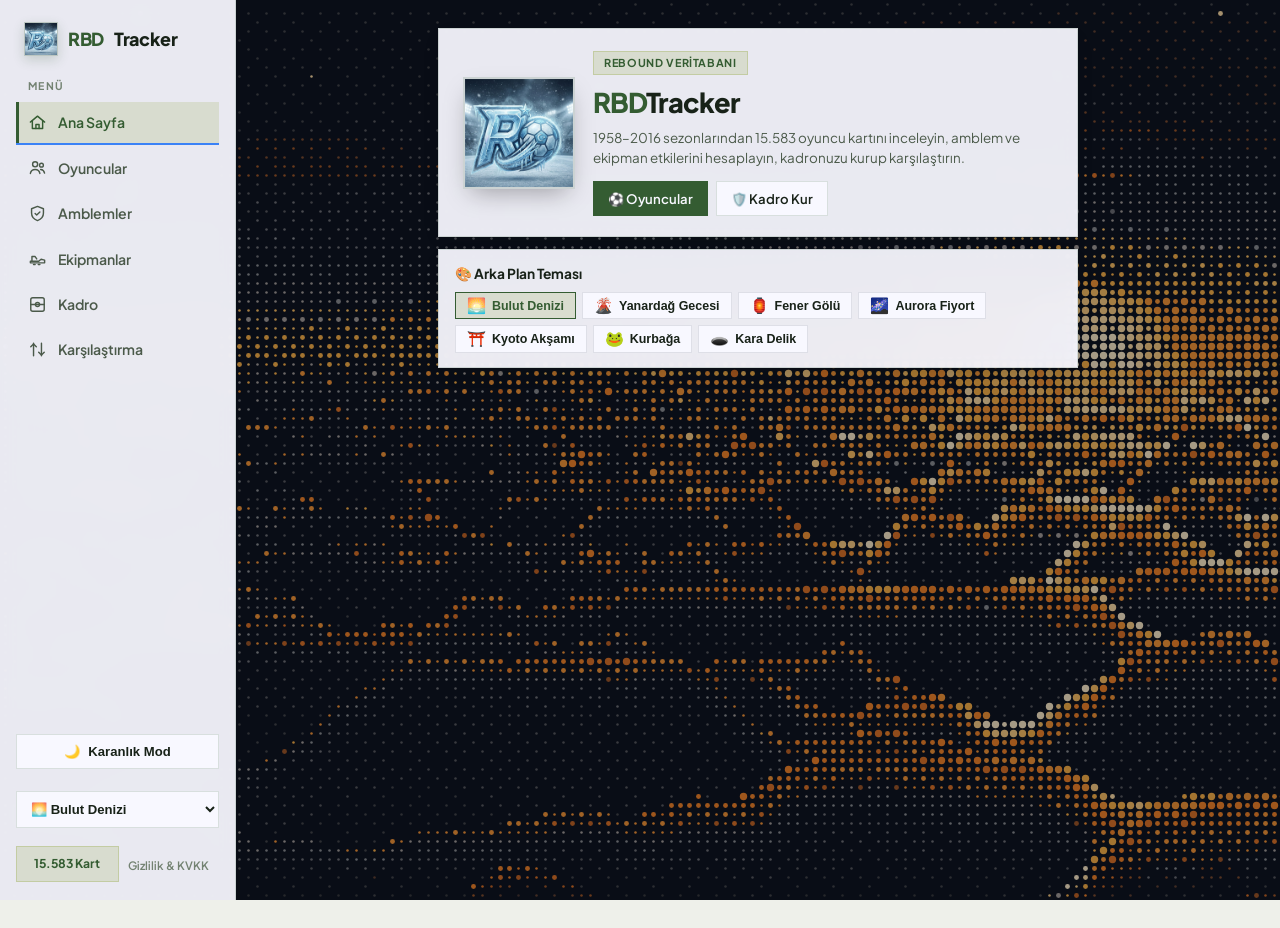
==== commit 4a612274: "kvkk düzenleme 1" ====
--- a/index.html
+++ b/index.html
@@ -57,6 +57,7 @@
       </div>
       <div class="nav-right">
         <span class="db-badge" id="dbBadge">15.583 Kart</span>
+        <a href="gizlilik.html" class="nav-legal-link" title="Gizlilik Politikası ve KVKK Aydınlatma Metni">Gizlilik &amp; KVKK</a>
       </div>
     </div>
   </header>
--- a/theme-light.css
+++ b/theme-light.css
@@ -22,9 +22,9 @@
   --accent-red: #dc2626;
   --accent-purple: #7e22ce;
   --accent-cyan: #0e7490;
-  --radius-lg: 18px;
-  --radius-md: 12px;
-  --radius-sm: 9px;
+  --radius-lg: 0;
+  --radius-md: 0;
+  --radius-sm: 0;
   --shadow-sm: 0 1px 2px rgba(24, 34, 24, 0.05), 0 1px 1px rgba(24, 34, 24, 0.03);
   --shadow-md: 0 6px 22px -8px rgba(24, 34, 24, 0.15), 0 2px 6px rgba(24, 34, 24, 0.04);
   --sidebar-w: 236px;
@@ -1420,3 +1420,92 @@
 .emb-grade-super .emb-star-btn.active {
   background: linear-gradient(135deg, #ec4899, #8b5cf6, #06b6d4) !important;
 }
+
+/* ---------- Sol alt Gizlilik & KVKK bağlantısı ve yasal sayfa kartı ---------- */
+.nav-legal-link {
+  display: block;
+  width: 100%;
+  text-align: center;
+  margin-top: 6px;
+  padding: 5px 8px;
+  font-size: 0.72rem;
+  font-weight: 600;
+  color: var(--text-dim);
+  text-decoration: none;
+  border: 1px solid transparent;
+  transition: color 0.15s ease, border-color 0.15s ease, background 0.15s ease;
+}
+.nav-legal-link:hover,
+.nav-legal-link.active {
+  color: var(--accent);
+  background: var(--bg-hover);
+  border-color: var(--border-color);
+}
+body.theme-dark .nav-legal-link {
+  color: #9bb09a;
+}
+body.theme-dark .nav-legal-link:hover,
+body.theme-dark .nav-legal-link.active {
+  color: #f8f8ff;
+  background: rgba(156, 172, 84, 0.16);
+  border-color: var(--border-color);
+}
+
+.legal-card {
+  max-width: 860px;
+  background: rgba(248, 248, 255, 0.94);
+  border: 1px solid var(--border-color);
+  box-shadow: var(--shadow-md);
+  padding: 24px 28px;
+  display: flex;
+  flex-direction: column;
+  gap: 18px;
+}
+body.theme-dark .legal-card {
+  background: rgba(18, 27, 19, 0.92);
+  border-color: var(--border-color);
+  color: var(--text-main);
+}
+.legal-section h2 {
+  font-size: 1.02rem;
+  font-weight: 800;
+  color: var(--accent);
+  margin: 0 0 6px;
+}
+body.theme-dark .legal-section h2 {
+  color: #b7c966;
+}
+.legal-section p {
+  margin: 0;
+  font-size: 0.88rem;
+  line-height: 1.65;
+  color: var(--text-main);
+}
+.legal-section ul {
+  margin: 6px 0 0;
+  padding-left: 18px;
+  font-size: 0.86rem;
+  line-height: 1.6;
+  color: var(--text-muted);
+}
+.legal-meta {
+  font-size: 0.78rem;
+  color: var(--text-dim);
+  border-top: 1px solid var(--border-subtle);
+  padding-top: 12px;
+}
+
+/* ---------- Köşeli Tasarım (Tüm sitede keskin 0px köşeler) ---------- */
+*,
+*::before,
+*::after {
+  border-radius: 0 !important;
+}
+input[type="range"]::-webkit-slider-thumb,
+::-webkit-scrollbar-thumb,
+::-webkit-scrollbar-track {
+  border-radius: 0 !important;
+}
+input[type="range"]::-moz-range-thumb {
+  border-radius: 0 !important;
+}
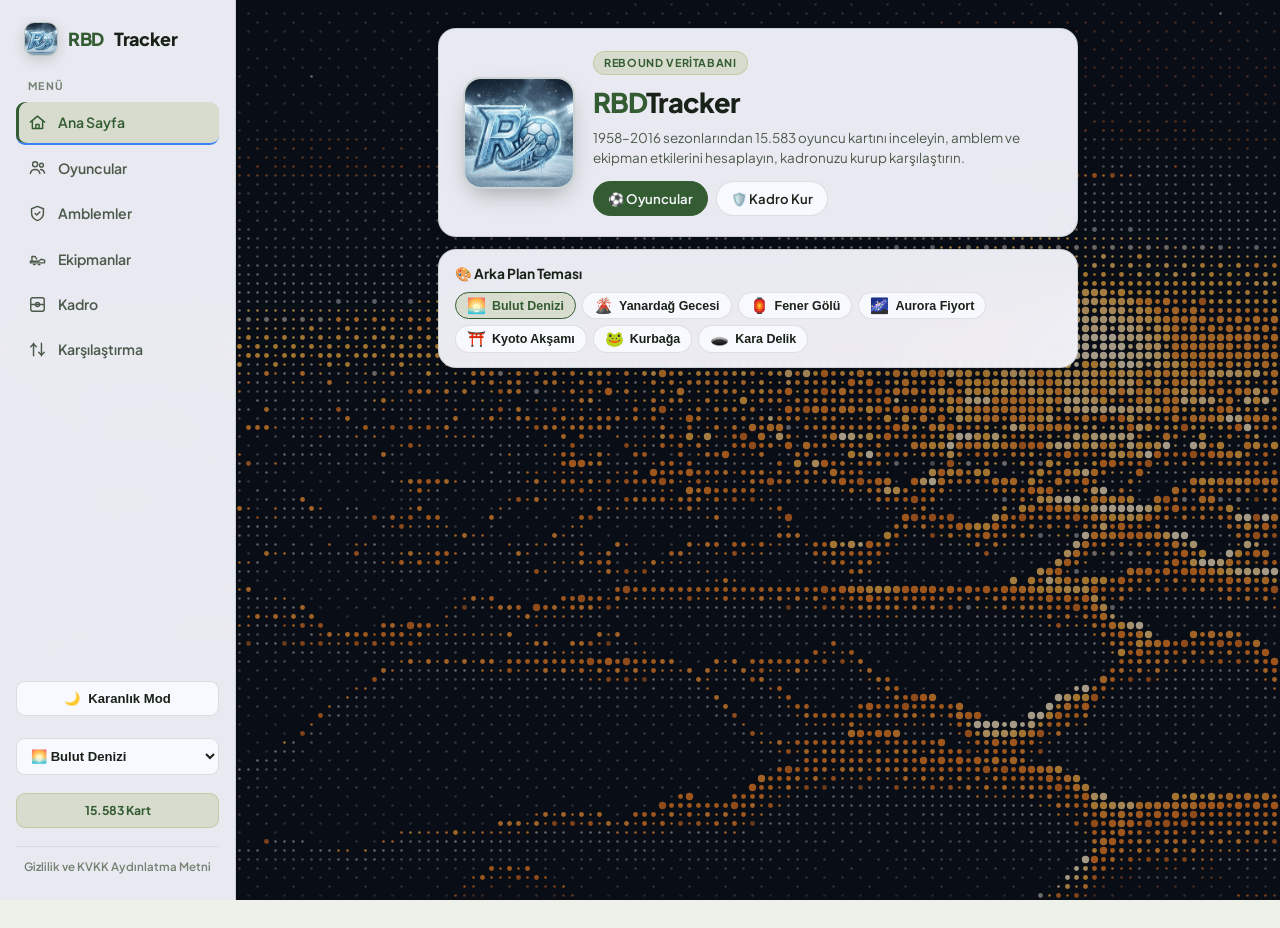
==== commit 2e2f3450: "düzeltme" ====
--- a/index.html
+++ b/index.html
@@ -57,7 +57,9 @@
       </div>
       <div class="nav-right">
         <span class="db-badge" id="dbBadge">15.583 Kart</span>
-        <a href="gizlilik.html" class="nav-legal-link" title="Gizlilik Politikası ve KVKK Aydınlatma Metni">Gizlilik &amp; KVKK</a>
+      </div>
+      <div class="sidebar-legal">
+        <a href="gizlilik.html" class="sidebar-legal-link">Gizlilik ve KVKK Aydınlatma Metni</a>
       </div>
     </div>
   </header>
--- a/theme-light.css
+++ b/theme-light.css
@@ -22,9 +22,9 @@
   --accent-red: #dc2626;
   --accent-purple: #7e22ce;
   --accent-cyan: #0e7490;
-  --radius-lg: 0;
-  --radius-md: 0;
-  --radius-sm: 0;
+  --radius-lg: 18px;
+  --radius-md: 12px;
+  --radius-sm: 9px;
   --shadow-sm: 0 1px 2px rgba(24, 34, 24, 0.05), 0 1px 1px rgba(24, 34, 24, 0.03);
   --shadow-md: 0 6px 22px -8px rgba(24, 34, 24, 0.15), 0 2px 6px rgba(24, 34, 24, 0.04);
   --sidebar-w: 236px;
@@ -1421,91 +1421,135 @@
   background: linear-gradient(135deg, #ec4899, #8b5cf6, #06b6d4) !important;
 }
 
-/* ---------- Sol alt Gizlilik & KVKK bağlantısı ve yasal sayfa kartı ---------- */
-.nav-legal-link {
-  display: block;
+/* ---------- Sol Sidebar Alt Bilgi (Gizlilik & KVKK) ---------- */
+.sidebar-legal {
+  display: flex;
+  justify-content: center;
+  padding-top: 6px;
+  border-top: 1px solid var(--border-subtle);
+}
+
+.sidebar-legal-link {
+  display: inline-flex;
+  align-items: center;
+  justify-content: center;
+  gap: 6px;
   width: 100%;
-  text-align: center;
-  margin-top: 6px;
-  padding: 5px 8px;
+  padding: 6px 8px;
+  border-radius: var(--radius-sm);
   font-size: 0.72rem;
   font-weight: 600;
   color: var(--text-dim);
   text-decoration: none;
-  border: 1px solid transparent;
-  transition: color 0.15s ease, border-color 0.15s ease, background 0.15s ease;
-}
-.nav-legal-link:hover,
-.nav-legal-link.active {
+  text-align: center;
+  transition: color 0.15s ease, background 0.15s ease;
+}
+
+.sidebar-legal-link:hover,
+.sidebar-legal-link.active {
   color: var(--accent);
   background: var(--bg-hover);
-  border-color: var(--border-color);
-}
-body.theme-dark .nav-legal-link {
-  color: #9bb09a;
-}
-body.theme-dark .nav-legal-link:hover,
-body.theme-dark .nav-legal-link.active {
-  color: #f8f8ff;
-  background: rgba(156, 172, 84, 0.16);
-  border-color: var(--border-color);
-}
-
+}
+
+@media (max-width: 900px) {
+  .sidebar-legal {
+    padding-top: 4px;
+  }
+  .sidebar-legal-link {
+    width: auto;
+    padding: 4px 10px;
+    font-size: 0.72rem;
+  }
+}
+
+/* ---------- Gizlilik & KVKK Sayfası ---------- */
 .legal-card {
-  max-width: 860px;
-  background: rgba(248, 248, 255, 0.94);
+  background: var(--bg-card);
   border: 1px solid var(--border-color);
+  border-radius: var(--radius-lg);
+  padding: 28px 32px;
   box-shadow: var(--shadow-md);
-  padding: 24px 28px;
   display: flex;
   flex-direction: column;
-  gap: 18px;
-}
-body.theme-dark .legal-card {
-  background: rgba(18, 27, 19, 0.92);
-  border-color: var(--border-color);
-  color: var(--text-main);
-}
+  gap: 20px;
+}
+
+.legal-header {
+  display: flex;
+  flex-wrap: wrap;
+  align-items: center;
+  justify-content: space-between;
+  gap: 12px;
+  padding-bottom: 16px;
+  border-bottom: 1px solid var(--border-subtle);
+}
+
+.legal-title {
+  margin: 0;
+  font-size: 1.45rem;
+  font-weight: 800;
+  color: var(--text-main);
+}
+
+.legal-updated {
+  font-size: 0.78rem;
+  font-weight: 600;
+  color: var(--text-dim);
+  background: var(--accent-soft);
+  padding: 5px 10px;
+  border-radius: var(--radius-sm);
+}
+
 .legal-section h2 {
+  margin: 0 0 8px;
   font-size: 1.02rem;
-  font-weight: 800;
+  font-weight: 700;
   color: var(--accent);
-  margin: 0 0 6px;
-}
-body.theme-dark .legal-section h2 {
-  color: #b7c966;
-}
+}
+
 .legal-section p {
   margin: 0;
-  font-size: 0.88rem;
-  line-height: 1.65;
-  color: var(--text-main);
-}
-.legal-section ul {
-  margin: 6px 0 0;
-  padding-left: 18px;
+  font-size: 0.92rem;
+  line-height: 1.68;
+  color: var(--text-muted);
+}
+
+.legal-section p + p {
+  margin-top: 10px;
+}
+
+.legal-footer-actions {
+  padding-top: 12px;
+  border-top: 1px solid var(--border-subtle);
+  display: flex;
+  justify-content: flex-start;
+}
+
+.legal-back-btn {
+  display: inline-flex;
+  align-items: center;
+  gap: 8px;
+  padding: 9px 16px;
+  border-radius: var(--radius-sm);
+  background: var(--accent-soft);
+  border: 1px solid var(--border-color);
+  color: var(--accent);
   font-size: 0.86rem;
-  line-height: 1.6;
-  color: var(--text-muted);
-}
-.legal-meta {
-  font-size: 0.78rem;
-  color: var(--text-dim);
-  border-top: 1px solid var(--border-subtle);
-  padding-top: 12px;
-}
-
-/* ---------- Köşeli Tasarım (Tüm sitede keskin 0px köşeler) ---------- */
-*,
-*::before,
-*::after {
-  border-radius: 0 !important;
-}
-input[type="range"]::-webkit-slider-thumb,
-::-webkit-scrollbar-thumb,
-::-webkit-scrollbar-track {
-  border-radius: 0 !important;
-}
-input[type="range"]::-moz-range-thumb {
-  border-radius: 0 !important;
-}
+  font-weight: 700;
+  text-decoration: none;
+  transition: background 0.15s ease, border-color 0.15s ease;
+}
+
+.legal-back-btn:hover {
+  background: var(--bg-hover);
+  border-color: var(--accent);
+}
+
+@media (max-width: 600px) {
+  .legal-card {
+    padding: 20px 18px;
+  }
+  .legal-title {
+    font-size: 1.2rem;
+  }
+}
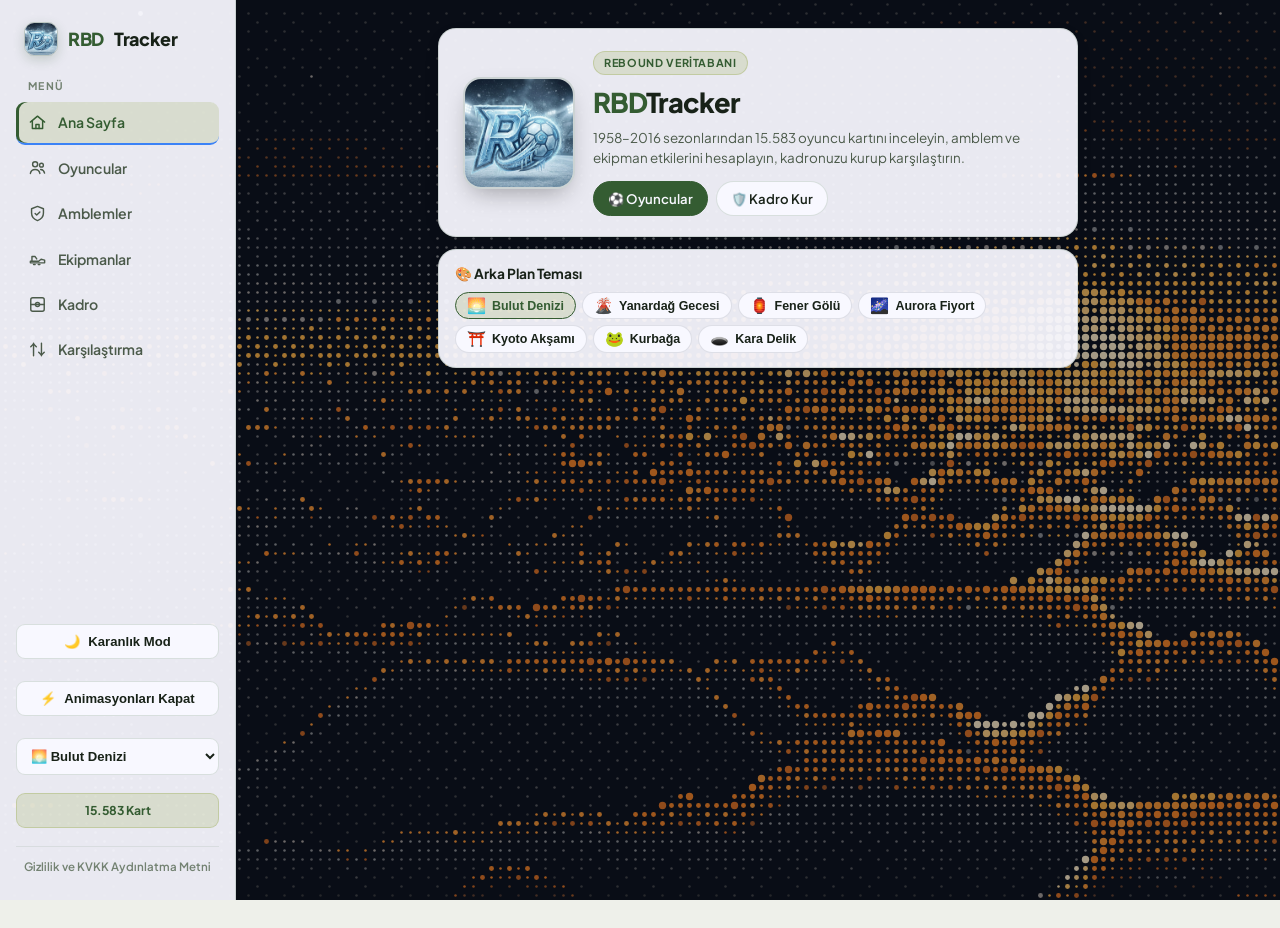
==== commit 9cd35e8e: "arayüzde düzenleme + yenilik" ====
--- a/index.html
+++ b/index.html
@@ -27,7 +27,7 @@
   <link rel="stylesheet" href="theme-light.css" />
 </head>
 <body data-page="home">
-  <script>try{if(localStorage.getItem("rbd_color_mode")==="dark")document.body.classList.add("theme-dark");}catch(_){}</script>
+  <script>try{if(localStorage.getItem("rbd_color_mode")==="dark")document.body.classList.add("theme-dark");if(localStorage.getItem("rbd_no_anim")==="1")document.body.classList.add("no-anim");}catch(_){}</script>
   <canvas id="asciiBgCanvas" aria-hidden="true"></canvas>
   <!-- Top Navbar -->
   <header class="navbar">
@@ -44,7 +44,7 @@
         </select>
         <a href="index.html" class="brand" data-nav="home">
           <img class="brand-logo-img" src="assets/favicon.png" alt="RBD" />
-          <span class="brand-rvl">RBD</span><span class="brand-tracker">Tracker</span>
+          <span class="brand-rbd">RBD</span><span class="brand-tracker">Tracker</span>
         </a>
         <nav class="nav-links" id="mainNav">
           <a class="nav-link active" href="index.html" data-tab="home"><span class="nav-ico"><svg viewBox="0 0 24 24" fill="none" stroke="currentColor" stroke-width="1.8" stroke-linecap="round" stroke-linejoin="round"><path d="M3 11.5 12 4l9 7.5"/><path d="M5.5 10v9.5h13V10"/><path d="M10 19.5v-5h4v5"/></svg></span><span class="nav-txt">Ana Sayfa</span></a>
@@ -124,20 +124,28 @@
     </div>
 
     <!-- ==================== 1. OYUNCULAR ==================== -->
-    <div id="view-players" class="page-view hidden">
-      <section class="hero-card">
-        <h1 class="hero-title">Rebound Oyuncu Kartları</h1>
-        <p class="hero-subtitle">1958–2016 sezonlarından tüm oyuncu kartlarını arayın, filtreleyin ve karşılaştırın.</p>
-      </section>
-
-      <section class="filter-panel">
-        <div class="filter-top-row">
-          <div class="search-box">
+    <div id="view-players" class="page-view">
+      <section class="hero-card rbd-deck-head">
+        <div class="rbd-head-main">
+          <span class="rbd-head-kicker">VERİTABANI • 1958–2016</span>
+          <h1 class="hero-title">Rebound Oyuncu Kartları</h1>
+          <p class="hero-subtitle">Tüm sezon kartlarını mevkii, enderlik, bölge, amblem ve seviye simülasyonuyla filtreleyin.</p>
+        </div>
+        <div class="rbd-head-stat">
+          <div class="results-counter">
+            <span id="resultCountText">15.583 oyuncu bulundu</span>
+          </div>
+        </div>
+      </section>
+
+      <section class="filter-panel rbd-command-deck">
+        <div class="rbd-cmd-toolbar">
+          <div class="search-box rbd-cmd-search">
             <svg class="search-icon" width="15" height="15" viewBox="0 0 24 24" fill="none" stroke="currentColor" stroke-width="2.2">
               <circle cx="11" cy="11" r="8"></circle>
               <line x1="21" y1="21" x2="16.65" y2="16.65"></line>
             </svg>
-            <input type="text" id="searchInput" placeholder="Oyuncu ara..." autocomplete="off" />
+            <input type="text" id="searchInput" placeholder="Oyuncu veya kulüp ara..." autocomplete="off" />
             <button id="clearSearchBtn" class="clear-input-btn hidden" title="Aramayı Temizle">✕</button>
           </div>
 
@@ -163,14 +171,21 @@
             <option value="name_asc">Sırala: İsim (A–Z)</option>
           </select>
 
-          <button id="favOnlyBtn" class="btn-outline fav-filter-btn" title="Sadece Favori Oyuncular">
-            ★ Favoriler (<span id="favCount">0</span>)
-          </button>
-
-          <button id="advFilterBtn" class="btn-outline">
-            <svg width="14" height="14" viewBox="0 0 24 24" fill="none" stroke="currentColor" stroke-width="2.2"><line x1="4" y1="21" x2="4" y2="14"/><line x1="4" y1="10" x2="4" y2="3"/><line x1="12" y1="21" x2="12" y2="12"/><line x1="12" y1="8" x2="12" y2="3"/><line x1="20" y1="21" x2="20" y2="16"/><line x1="20" y1="12" x2="20" y2="3"/><line x1="1" y1="14" x2="7" y2="14"/><line x1="9" y1="8" x2="15" y2="8"/><line x1="17" y1="16" x2="23" y2="16"/></svg>
-            Detaylı Filtre
-          </button>
+          <div class="rbd-tool-actions">
+            <button id="favOnlyBtn" class="btn-outline fav-filter-btn" title="Sadece Favori Oyuncular">
+              ★ Favoriler (<span id="favCount">0</span>)
+            </button>
+            <button id="advFilterBtn" class="btn-outline">
+              <svg width="14" height="14" viewBox="0 0 24 24" fill="none" stroke="currentColor" stroke-width="2.2"><line x1="4" y1="21" x2="4" y2="14"/><line x1="4" y1="10" x2="4" y2="3"/><line x1="12" y1="21" x2="12" y2="12"/><line x1="12" y1="8" x2="12" y2="3"/><line x1="20" y1="21" x2="20" y2="16"/><line x1="20" y1="12" x2="20" y2="3"/><line x1="1" y1="14" x2="7" y2="14"/><line x1="9" y1="8" x2="15" y2="8"/><line x1="17" y1="16" x2="23" y2="16"/></svg>
+              Detaylı
+            </button>
+            <button id="teamSpiritBtn" class="btn-spirit">
+              <svg width="14" height="14" viewBox="0 0 24 24" fill="none" stroke="currentColor" stroke-width="2.2"><path d="M12 22s8-4 8-10V5l-8-3-8 3v7c0 6 8 10 8 10z"/></svg>
+              Amblem
+              <span id="spiritActiveBadge" class="spirit-badge hidden"></span>
+            </button>
+            <button id="resetMainBtn" class="btn-outline btn-reset-inline" title="Tüm filtreleri ve amblemi sıfırla">↺ Sıfırla</button>
+          </div>
         </div>
 
         <div id="advFilterPanel" class="adv-filter-panel hidden">
@@ -202,13 +217,14 @@
           </div>
         </div>
 
-        <div class="filter-pills-row">
-          <div class="pill-section pill-section-role">
-            <span class="pill-label">MEVKİ</span>
-            <div class="pill-group" id="rolePills">
+        <div class="rbd-bento-filters">
+          <div class="rbd-bento-cell rbd-cell-role">
+            <div class="rbd-cell-head"><span>MEVKİ</span></div>
+            <div class="rbd-role-grid" id="rolePills">
               <button class="pill pill-fw" data-role="GF">GF</button>
               <button class="pill pill-fw" data-role="FRV">FRV</button>
               <button class="pill pill-fw" data-role="K FT">K FT</button>
+              <button class="pill pill-gk" data-role="KL">KL</button>
               <button class="pill pill-mf" data-role="OOS">OOS</button>
               <button class="pill pill-mf" data-role="KNT">KNT</button>
               <button class="pill pill-mf" data-role="OS">OS</button>
@@ -217,53 +233,37 @@
               <button class="pill pill-df" data-role="BEK">BEK</button>
               <button class="pill pill-df" data-role="DF">DF</button>
               <button class="pill pill-df" data-role="LİB">LİB</button>
-              <button class="pill pill-gk" data-role="KL">KL</button>
-            </div>
-          </div>
-
-          <div class="filter-sub-grid">
-            <div class="pill-section pill-section-grade">
-              <span class="pill-label">KART ENDERLİĞİ</span>
-              <div class="pill-group" id="gradePills">
-                <button class="pill pill-gold" data-grade="Gold">Efsane</button>
-                <button class="pill pill-master" data-grade="Master">Süper</button>
-                <button class="pill pill-elite" data-grade="Elite">Uzman</button>
-                <button class="pill pill-rare" data-grade="Rare">Ender</button>
-                <button class="pill pill-special" data-grade="Special">Özel</button>
-                <button class="pill pill-normal" data-grade="Normal">Normal</button>
-              </div>
-            </div>
-
-            <div class="pill-section pill-section-region">
-              <span class="pill-label">BÖLGE</span>
-              <div class="pill-group" id="regionPills">
+            </div>
+          </div>
+
+          <div class="rbd-bento-cell rbd-cell-grade">
+            <div class="rbd-cell-head"><span>KART ENDERLİĞİ</span></div>
+            <div class="rbd-grade-grid" id="gradePills">
+              <button class="pill pill-gold" data-grade="Gold">Efsane</button>
+              <button class="pill pill-master" data-grade="Master">Süper</button>
+              <button class="pill pill-elite" data-grade="Elite">Uzman</button>
+              <button class="pill pill-rare" data-grade="Rare">Ender</button>
+              <button class="pill pill-special" data-grade="Special">Özel</button>
+              <button class="pill pill-normal" data-grade="Normal">Normal</button>
+            </div>
+          </div>
+
+          <div class="rbd-bento-cell rbd-cell-side">
+            <div class="rbd-side-sub">
+              <div class="rbd-cell-head"><span>BÖLGE</span></div>
+              <div class="rbd-region-grid" id="regionPills">
                 <button class="pill pill-region" data-region="Güney Avrupa">Güney Avrupa</button>
                 <button class="pill pill-region" data-region="Kuzey Avrupa">Kuzey Avrupa</button>
                 <button class="pill pill-region" data-region="Türkiye">Türkiye</button>
                 <button class="pill pill-region" data-region="Milli Takımlar">Milli Takımlar</button>
               </div>
             </div>
-          </div>
-        </div>
-
-        <div class="filter-bottom-row">
-          <div class="spirit-level-wrap">
-            <button id="teamSpiritBtn" class="btn-spirit">
-              <svg width="14" height="14" viewBox="0 0 24 24" fill="none" stroke="currentColor" stroke-width="2.2"><path d="M12 22s8-4 8-10V5l-8-3-8 3v7c0 6 8 10 8 10z"/></svg>
-              Amblem
-              <span id="spiritActiveBadge" class="spirit-badge hidden"></span>
-            </button>
-            <button id="resetMainBtn" class="btn-outline btn-reset-inline" title="Tüm filtreleri ve amblemi sıfırla">✕ Sıfırla</button>
-          </div>
-
-          <div class="bottom-right-controls">
-            <div class="results-counter">
-              <span id="resultCountText">15.583 oyuncu bulundu</span>
-            </div>
-            <div class="level-control">
-              <span class="level-label">LEVEL</span>
-              <input type="range" id="levelSlider" min="0" max="25" value="0" />
-              <span class="level-badge" id="levelValue">0</span>
+            <div class="rbd-level-dock">
+              <span class="level-label">SEVİYE (LEVEL)</span>
+              <div class="rbd-level-row">
+                <input type="range" id="levelSlider" min="0" max="25" value="0" />
+                <span class="level-badge" id="levelValue">0</span>
+              </div>
             </div>
           </div>
         </div>
@@ -305,93 +305,107 @@
     <!-- ==================== 2. AMBLEMLER ==================== -->
     <div id="view-emblems" class="page-view hidden">
       <div class="breadcrumb">Anasayfa / <span>Amblemler</span></div>
-      <section class="page-head">
-        <h1 class="hero-title">Amblemler</h1>
-        <p class="hero-subtitle">Her takım tek kartta listelenir; kart içindeki anahtarla yıllı ve tüm yıllar amblemi arasında geçiş yapılır. Yıldızlara tıklayarak seviye bonuslarını inceleyin.</p>
-      </section>
-
-      <section class="filter-panel">
-        <div class="emb-filter-block">
-          <label class="pill-label">AMBLEM ARA</label>
-          <div class="search-box">
+      <section class="page-head rbd-deck-head">
+        <div class="rbd-head-main">
+          <span class="rbd-head-kicker">TAKIM RUHU SİMÜLATÖRÜ</span>
+          <h1 class="hero-title">Amblemler</h1>
+          <p class="hero-subtitle">Kart içindeki anahtarla yıllı veya tüm yıllar amblemi arasında geçin; yıldızlara tıklayarak seviye bonuslarını görün.</p>
+        </div>
+      </section>
+
+      <section class="filter-panel rbd-emb-deck">
+        <div class="rbd-emb-row-top">
+          <div class="rbd-field-group">
+            <label class="rbd-field-lbl" for="embSearchInput">AMBLEM ARA</label>
+            <div class="search-box">
+              <svg class="search-icon" width="15" height="15" viewBox="0 0 24 24" fill="none" stroke="currentColor" stroke-width="2.2">
+                <circle cx="11" cy="11" r="8"></circle><line x1="21" y1="21" x2="16.65" y2="16.65"></line>
+              </svg>
+              <input type="text" id="embSearchInput" placeholder="Takım adı ara..." autocomplete="off" />
+            </div>
+          </div>
+          <div class="rbd-field-group rbd-field-year">
+            <label class="rbd-field-lbl" for="embYearFilter">SEZON YILI</label>
+            <select id="embYearFilter" class="filter-select">
+              <option value="">Tüm Yıllar</option>
+            </select>
+          </div>
+        </div>
+
+        <div class="rbd-emb-row-bot">
+          <div class="rbd-bento-cell">
+            <div class="rbd-cell-head"><span>BÖLGE</span></div>
+            <div class="rbd-chip-strip" id="embRegionPills">
+              <button class="pill pill-dot-tr" data-emb-region="Türkiye"><span class="dot dot-red"></span>Türkiye</button>
+              <button class="pill pill-dot-sa" data-emb-region="Güney Avrupa"><span class="dot dot-blue"></span>Güney Avrupa</button>
+              <button class="pill pill-dot-ka" data-emb-region="Kuzey Avrupa"><span class="dot dot-amber"></span>Kuzey Avrupa</button>
+              <button class="pill pill-dot-mt" data-emb-region="Milli Takımlar"><span class="dot dot-green"></span>Milli Takımlar</button>
+            </div>
+          </div>
+
+          <div class="rbd-bento-cell">
+            <div class="rbd-cell-head"><span>ENDERLİK</span></div>
+            <div class="rbd-star-segmented" id="embStarPills">
+              <button class="pill emb-star-pill" data-emb-stars="1">1★</button>
+              <button class="pill emb-star-pill" data-emb-stars="2">2★</button>
+              <button class="pill emb-star-pill" data-emb-stars="3">3★</button>
+              <button class="pill emb-star-pill" data-emb-stars="4">4★</button>
+              <button class="pill emb-star-pill active" data-emb-stars="5">5★</button>
+            </div>
+          </div>
+        </div>
+      </section>
+
+      <div id="emblemsGridWrap"></div>
+    </div>
+
+    <!-- ==================== 3. EKİPMANLAR ==================== -->
+    <div id="view-equipments" class="page-view hidden">
+      <div class="breadcrumb">Anasayfa / <span>Ekipmanlar</span></div>
+      <section class="page-head rbd-deck-head">
+        <div class="rbd-head-main">
+          <span class="rbd-head-kicker">KART EKİPMAN SİSTEMİ</span>
+          <h1 class="hero-title">Ekipmanlar</h1>
+          <p class="hero-subtitle">90 ekipman kartı, 30 set ve 22 aktif yetenek. Aynı setin kol + bacak + kramponu takıldığında her parça kendi statına +1 ek bonus verir.</p>
+        </div>
+        <div class="rbd-head-stat">
+          <span class="eq-count-label" id="eqCountLabel">90 ekipman gösteriliyor</span>
+        </div>
+      </section>
+
+      <section class="filter-panel rbd-eq-deck">
+        <div class="rbd-eq-top">
+          <div class="eq-subtabs rbd-eq-tabs" id="eqSubtabs">
+            <button class="eq-subtab active" data-eqtab="sets">Ekipman Setleri (3'lü)</button>
+            <button class="eq-subtab" data-eqtab="items">Tekli Parçalar</button>
+            <button class="eq-subtab" data-eqtab="skills">Aktif Yetenekler</button>
+          </div>
+          <div class="search-box rbd-eq-search">
             <svg class="search-icon" width="15" height="15" viewBox="0 0 24 24" fill="none" stroke="currentColor" stroke-width="2.2">
               <circle cx="11" cy="11" r="8"></circle><line x1="21" y1="21" x2="16.65" y2="16.65"></line>
             </svg>
-            <input type="text" id="embSearchInput" placeholder="Takım ara..." autocomplete="off" />
-          </div>
-        </div>
-        <div class="emb-filter-block">
-          <label class="pill-label" for="embYearFilter">YIL</label>
-          <select id="embYearFilter" class="filter-select">
-            <option value="">Tüm Yıllar</option>
-          </select>
-        </div>
-        <div class="pill-section">
-          <span class="pill-label">BÖLGE</span>
-          <div class="pill-group" id="embRegionPills">
-            <button class="pill pill-dot-tr" data-emb-region="Türkiye"><span class="dot dot-red"></span>Türkiye</button>
-            <button class="pill pill-dot-sa" data-emb-region="Güney Avrupa"><span class="dot dot-blue"></span>Güney Avrupa</button>
-            <button class="pill pill-dot-ka" data-emb-region="Kuzey Avrupa"><span class="dot dot-amber"></span>Kuzey Avrupa</button>
-            <button class="pill pill-dot-mt" data-emb-region="Milli Takımlar"><span class="dot dot-green"></span>Milli Takımlar</button>
-          </div>
-        </div>
-        <div class="pill-section">
-          <span class="pill-label">ENDERLİK</span>
-          <div class="pill-group" id="embStarPills">
-            <button class="pill emb-star-pill" data-emb-stars="1">★☆☆☆☆</button>
-            <button class="pill emb-star-pill" data-emb-stars="2">★★☆☆☆</button>
-            <button class="pill emb-star-pill" data-emb-stars="3">★★★☆☆</button>
-            <button class="pill emb-star-pill" data-emb-stars="4">★★★★☆</button>
-            <button class="pill emb-star-pill active" data-emb-stars="5">★★★★★</button>
-          </div>
-        </div>
-      </section>
-
-      <div id="emblemsGridWrap"></div>
-    </div>
-
-    <!-- ==================== 3. EKİPMANLAR ==================== -->
-    <div id="view-equipments" class="page-view hidden">
-      <div class="breadcrumb">Anasayfa / <span>Ekipmanlar</span></div>
-      <section class="page-head">
-        <h1 class="hero-title">Ekipmanlar</h1>
-        <p class="hero-subtitle">90 ekipman kartı (kol, bacak, krampon), 30 set ve 22 aktif yetenek. Kramponlar aktif yetenek kazandırır; aynı setin kol + bacak + kramponu bir araya gelince her parça kendi statına +1 daha verir.</p>
-      </section>
-
-      <section class="filter-panel">
-        <label class="pill-label">ARA</label>
-        <div class="search-box">
-          <svg class="search-icon" width="15" height="15" viewBox="0 0 24 24" fill="none" stroke="currentColor" stroke-width="2.2">
-            <circle cx="11" cy="11" r="8"></circle><line x1="21" y1="21" x2="16.65" y2="16.65"></line>
-          </svg>
-          <input type="text" id="eqSearchInput" placeholder="Ekipman, set, yetenek veya buff ara..." autocomplete="off" />
-        </div>
-        <span class="eq-count-label" id="eqCountLabel">90 ekipman gösteriliyor</span>
-      </section>
-
-      <div class="eq-subtabs" id="eqSubtabs">
-        <button class="eq-subtab active" data-eqtab="sets">Ekipman Setleri (3'lü)</button>
-        <button class="eq-subtab" data-eqtab="items">Tekli Parçalar</button>
-        <button class="eq-subtab" data-eqtab="skills">Aktif Yetenekler</button>
-      </div>
-
-      <div id="eqSubFilters" class="eq-subfilters">
-        <div class="pill-section">
-          <span class="pill-label">YER</span>
-          <div class="pill-group" id="eqSlotPills">
-            <button class="pill" data-eq-slot="Kol">Kol</button>
-            <button class="pill" data-eq-slot="Bacak">Bacak</button>
-            <button class="pill" data-eq-slot="Krampon">Krampon</button>
-          </div>
-        </div>
-        <div class="pill-section">
-          <span class="pill-label">TAKILABİLİR</span>
-          <div class="pill-group" id="eqTargetPills">
-            <button class="pill" data-eq-target="Saha oyuncusu">Saha oyuncusu</button>
-            <button class="pill" data-eq-target="Kaleci">Kaleci</button>
-          </div>
-        </div>
-      </div>
+            <input type="text" id="eqSearchInput" placeholder="Ekipman, set, yetenek veya buff ara..." autocomplete="off" />
+          </div>
+        </div>
+
+        <div id="eqSubFilters" class="eq-subfilters rbd-eq-subdock hidden">
+          <div class="rbd-eq-dock-group">
+            <span class="rbd-cell-head-inline">YER</span>
+            <div class="rbd-chip-strip" id="eqSlotPills">
+              <button class="pill" data-eq-slot="Kol">Kol</button>
+              <button class="pill" data-eq-slot="Bacak">Bacak</button>
+              <button class="pill" data-eq-slot="Krampon">Krampon</button>
+            </div>
+          </div>
+          <div class="rbd-eq-dock-group">
+            <span class="rbd-cell-head-inline">TAKILABİLİR</span>
+            <div class="rbd-chip-strip" id="eqTargetPills">
+              <button class="pill" data-eq-target="Saha oyuncusu">Saha oyuncusu</button>
+              <button class="pill" data-eq-target="Kaleci">Kaleci</button>
+            </div>
+          </div>
+        </div>
+      </section>
 
       <div id="equipmentsContent" class="eq-grid"></div>
     </div>
@@ -421,20 +435,22 @@
               <select id="sqFormation" class="filter-select">
                 <option value="4-4-2 A">4-4-2 A</option>
                 <option value="4-4-2 B">4-4-2 B</option>
-                <option value="4-1-2-1-2">4-1-2-1-2 (Baklava)</option>
-                <option value="4-3-3">4-3-3</option>
-                <option value="4-3-3 Ofansif">4-3-3 (Ofansif)</option>
-                <option value="4-2-3-1">4-2-3-1</option>
-                <option value="4-3-2-1">4-3-2-1 (Noel Ağacı)</option>
-                <option value="4-3-1-2">4-3-1-2</option>
-                <option value="4-5-1">4-5-1</option>
-                <option value="4-1-4-1">4-1-4-1</option>
-                <option value="3-5-2">3-5-2</option>
-                <option value="3-4-3">3-4-3</option>
-                <option value="3-4-1-2">3-4-1-2</option>
-                <option value="5-3-2">5-3-2</option>
-                <option value="5-4-1">5-4-1</option>
-                <option value="5-2-3">5-2-3</option>
+                <option value="4-4-2 C">4-4-2 C</option>
+                <option value="4-3-3 A">4-3-3 A</option>
+                <option value="4-3-3 B">4-3-3 B</option>
+                <option value="4-3-3 C">4-3-3 C</option>
+                <option value="4-5-1 A">4-5-1 A</option>
+                <option value="4-5-1 B">4-5-1 B</option>
+                <option value="4-5-1 C">4-5-1 C</option>
+                <option value="3-5-2 A">3-5-2 A</option>
+                <option value="3-5-2 B">3-5-2 B</option>
+                <option value="3-5-2 C">3-5-2 C</option>
+                <option value="3-4-3 A">3-4-3 A</option>
+                <option value="3-4-3 B">3-4-3 B</option>
+                <option value="3-4-3 C">3-4-3 C</option>
+                <option value="5-4-1 A">5-4-1 A</option>
+                <option value="5-4-1 B">5-4-1 B</option>
+                <option value="5-4-1 C">5-4-1 C</option>
               </select>
             </div>
             <div class="sq-field">
--- a/styles.css
+++ b/styles.css
@@ -80,7 +80,7 @@
   box-shadow: 0 0 10px rgba(56, 189, 248, 0.25);
 }
 
-.brand-rvl {
+.brand-rbd {
   color: var(--accent-green);
 }
 
@@ -1181,7 +1181,7 @@
   pointer-events: none;
 }
 
-/* AltÄ±gen (petek) doku */
+/* Altıgen (petek) doku */
 .goley-header-Master .holo-hex {
   z-index: 1;
   opacity: 0.45;
@@ -1191,7 +1191,7 @@
   animation: holoHexPulse 3.5s ease-in-out infinite;
 }
 
-/* SÃ¼rekli akan parlama dalgasÄ± */
+/* Sürekli akan parlama dalgası */
 .goley-header-Master .holo-shine {
   z-index: 1;
   background: linear-gradient(100deg,
@@ -2275,7 +2275,7 @@
 .squad-pitch {
   position: relative;
   width: 100%;
-  height: 590px;
+  height: 760px;
   border-radius: 8px;
   overflow: hidden;
   border: 2px solid rgba(255, 255, 255, 0.22);
@@ -2751,6 +2751,8 @@
   height: 100%;
   z-index: 0;
   pointer-events: none;
+  contain: strict;
+  transform: translateZ(0);
 }
 
 .main-container {
@@ -2770,8 +2772,7 @@
 .eq-subtabs,
 .cmp-details-panel,
 .cmp-empty-msg {
-  background-color: rgba(17, 24, 39, 0.86) !important;
-  backdrop-filter: blur(6px);
+  background-color: rgba(17, 24, 39, 0.94) !important;
 }
 
 
@@ -2780,16 +2781,59 @@
    YÜZEN SÜRÜKLENEBİLİR 3D FLIP KART PENCERESİ (BACKDROP YOK, SCROLL YOK)
    ========================================================================= */
 .floating-card-window {
+  --glow-rgb: 226, 232, 240;
   position: fixed;
-  top: 90px;
-  left: calc(50% - 144px);
+  top: 0;
+  left: 0;
   z-index: 2500;
   display: flex;
   flex-direction: column;
   align-items: center;
   gap: 8px;
   user-select: none;
-  filter: drop-shadow(0 20px 42px rgba(0, 0, 0, 0.78));
+  will-change: transform;
+  contain: layout style;
+}
+
+.floating-card-window[data-grade="Gold"] { --glow-rgb: 250, 204, 21; }
+.floating-card-window[data-grade="Elite"] { --glow-rgb: 192, 132, 252; }
+.floating-card-window[data-grade="Rare"] { --glow-rgb: 248, 113, 113; }
+.floating-card-window[data-grade="Special"] { --glow-rgb: 251, 146, 60; }
+.floating-card-window[data-grade="Normal"] { --glow-rgb: 226, 232, 240; }
+.floating-card-window[data-grade="Master"] { --glow-rgb: 126, 240, 216; }
+
+.floating-card-window .flip-card-scene {
+  border-radius: 10px;
+  box-shadow: 0 18px 36px rgba(0, 0, 0, 0.58);
+}
+
+.floating-card-window.is-dragging .flip-card-scene {
+  box-shadow: 0 10px 20px rgba(0, 0, 0, 0.42);
+}
+
+.floating-card-window.is-dragging .holo-hex,
+.floating-card-window.is-dragging .holo-shine {
+  animation-play-state: paused !important;
+  mix-blend-mode: normal !important;
+}
+
+.floating-card-window.is-dragging .flip-card-inner:not(.is-flipped) {
+  transform-style: flat;
+}
+
+.floating-card-window.is-dragging .flip-card-inner:not(.is-flipped) .flip-card-back {
+  visibility: hidden;
+}
+
+body.dragging-floating-card .navbar,
+body.dragging-floating-card .hero-card,
+body.dragging-floating-card .page-head,
+body.dragging-floating-card .filter-panel,
+body.dragging-floating-card .table-card,
+body.dragging-floating-card .squad-box,
+body.dragging-floating-card .squad-pool,
+body.dragging-floating-card .modal-box {
+  backdrop-filter: none !important;
 }
 
 .floating-card-window.hidden {
@@ -2837,6 +2881,7 @@
 }
 
 .flip-card-scene {
+  position: relative;
   width: 288px;
   height: 468px;
   perspective: 1200px;
@@ -2926,144 +2971,187 @@
   justify-content: flex-start;
 }
 
-/* Ön Yüz (Oyun İçi Kart Tasarımı — 2. Resimdeki Gibi) */
+/* Ön Yüz (Oyun İçi Kart Tasarımı — Rebound Birebir Stil) */
 .rebound-card {
   width: 100%;
   height: 100%;
   display: flex;
   flex-direction: column;
-  background: #090b10;
-  border: 3px solid #e2e8f0;
+  background: #1a1008;
+  border: 2.5px solid #e2e8f0;
   border-radius: 10px;
   overflow: hidden;
   position: relative;
-  font-family: "Inter", sans-serif;
+  font-family: "Plus Jakarta Sans", "Inter", sans-serif;
+  box-shadow: inset 0 0 0 1px rgba(255, 255, 255, 0.35);
 }
 
 .rebound-card.rc-grade-Gold { border-color: #fde047; }
 .rebound-card.rc-grade-Master { border-color: #e2e8f0; }
 .rebound-card.rc-grade-Elite { border-color: #d8b4fe; }
 .rebound-card.rc-grade-Rare { border-color: #fca5a5; }
-.rebound-card.rc-grade-Special { border-color: #fdba74; }
+.rebound-card.rc-grade-Special { border-color: #d98236; }
 .rebound-card.rc-grade-Normal { border-color: #cbd5e1; }
 
 .rc-top-grade {
-  position: relative;
-  z-index: 4;
+  position: absolute;
+  top: 0;
+  left: 50%;
+  transform: translateX(-50%);
+  z-index: 6;
+  min-width: 112px;
   text-align: center;
-  font-size: 0.7rem;
+  font-size: 0.72rem;
   font-weight: 800;
-  letter-spacing: 0.04em;
-  padding: 3px 0;
-  color: #ffffff;
-  background: rgba(15, 23, 42, 0.55);
-  border-bottom: 1px solid rgba(255, 255, 255, 0.25);
-  text-shadow: 0 1px 3px rgba(0, 0, 0, 0.9);
+  letter-spacing: 0.03em;
+  padding: 2px 16px 3px;
+  color: #f8fafc;
+  background: linear-gradient(180deg, rgba(30, 41, 59, 0.92), rgba(15, 23, 42, 0.96));
+  clip-path: polygon(0 0, 100% 0, 88% 100%, 12% 100%);
+  text-shadow: 0 1px 2px rgba(0, 0, 0, 0.9);
+}
+
+.rc-grade-Special .rc-top-grade {
+  background: linear-gradient(180deg, #9b5822, #5f310d);
+  color: #fde6c4;
+}
+.rc-grade-Gold .rc-top-grade {
+  background: linear-gradient(180deg, #ca8a04, #713f12);
+  color: #fef08a;
+}
+.rc-grade-Elite .rc-top-grade {
+  background: linear-gradient(180deg, #7e22ce, #3b0764);
+  color: #f3e8ff;
+}
+.rc-grade-Rare .rc-top-grade {
+  background: linear-gradient(180deg, #b91c1c, #7f1d1d);
+  color: #fee2e2;
+}
+.rc-grade-Normal .rc-top-grade {
+  background: linear-gradient(180deg, #64748b, #334155);
+  color: #f1f5f9;
 }
 
 .rc-hero {
   position: relative;
-  height: 222px;
+  height: 248px;
   overflow: hidden;
-  background: radial-gradient(circle at 58% 44%, #fef08a 0%, #4ade80 35%, #38bdf8 72%, #1e293b 100%);
+  background: linear-gradient(180deg, #c77024 0%, #e0ab7b 46%, #e7e7ea 100%);
 }
 
 .rc-grade-Gold .rc-hero {
-  background: radial-gradient(circle at 55% 42%, #fef08a 0%, #f59e0b 48%, #78350f 100%);
+  background: linear-gradient(180deg, #ca8a04 0%, #facc15 48%, #fef3c7 100%);
 }
 .rc-grade-Master .rc-hero {
-  background:
-    repeating-linear-gradient(45deg, rgba(255, 255, 255, 0.14) 0 8px, transparent 8px 16px),
-    radial-gradient(circle at 58% 45%, #fef08a 0%, #4ade80 34%, #38bdf8 68%, #334155 100%);
+  background: linear-gradient(135deg, #ff9ad5 0%, #ffe27a 28%, #7ef0d8 64%, #e2e8f0 100%);
 }
 .rc-grade-Elite .rc-hero {
-  background: radial-gradient(circle at 56% 45%, #f5d0fe 0%, #9333ea 45%, #4c1d95 78%, #1e1b4b 100%);
+  background: linear-gradient(180deg, #6d28d9 0%, #a855f7 48%, #ede9fe 100%);
 }
 .rc-grade-Rare .rc-hero {
-  background: radial-gradient(circle at 55% 42%, #fecaca 0%, #dc2626 50%, #450a0a 100%);
+  background: linear-gradient(180deg, #b91c1c 0%, #ef4444 48%, #fee2e2 100%);
 }
 .rc-grade-Special .rc-hero {
-  background: radial-gradient(circle at 55% 42%, #fed7aa 0%, #ea580c 50%, #431407 100%);
+  background: linear-gradient(180deg, #c26a21 0%, #dea472 52%, #e6e7eb 100%);
 }
 .rc-grade-Normal .rc-hero {
-  background: radial-gradient(circle at 55% 42%, #e2e8f0 0%, #64748b 55%, #1e293b 100%);
-}
-
-.rc-holo-grid {
+  background: linear-gradient(180deg, #475569 0%, #94a3b8 52%, #e2e8f0 100%);
+}
+
+.rc-sunburst {
+  position: absolute;
+  inset: -45%;
+  background: repeating-conic-gradient(
+    from 0deg at 52% 52%,
+    rgba(255, 255, 255, 0.22) 0deg 6deg,
+    transparent 6deg 14deg
+  );
+  -webkit-mask-image: radial-gradient(circle at 52% 52%, rgba(0,0,0,0.95) 18%, rgba(0,0,0,0.45) 75%);
+  mask-image: radial-gradient(circle at 52% 52%, rgba(0,0,0,0.95) 18%, rgba(0,0,0,0.45) 75%);
+  pointer-events: none;
+}
+
+.rc-gloss {
   position: absolute;
   inset: 0;
-  background-image:
-    radial-gradient(circle at 58% 45%, rgba(255, 255, 255, 0.25) 0%, transparent 52%),
-    linear-gradient(135deg, rgba(255, 255, 255, 0.1) 25%, transparent 25%);
-  background-size: 100% 100%, 20px 20px;
+  background: linear-gradient(148deg, rgba(255, 255, 255, 0.28) 0%, rgba(255, 255, 255, 0.08) 44%, transparent 45%);
   pointer-events: none;
+  z-index: 3;
 }
 
 .rc-pos-block {
   position: absolute;
-  top: 8px;
-  left: 10px;
-  z-index: 3;
+  top: 12px;
+  left: 12px;
+  z-index: 5;
   display: flex;
   flex-direction: column;
   align-items: flex-start;
 }
 
 .rc-pos-code {
-  font-size: 1.6rem;
+  font-size: 2.05rem;
   font-weight: 900;
-  line-height: 0.95;
+  line-height: 0.92;
+  letter-spacing: -0.02em;
   color: #ffffff;
-  text-shadow: 0 2px 6px rgba(0, 0, 0, 0.85);
+  text-shadow: 0 2px 4px rgba(0, 0, 0, 0.72), 0 0 1px rgba(0, 0, 0, 0.9);
 }
 
 .rc-pos-sub {
-  font-size: 0.72rem;
-  font-weight: 700;
-  color: #f8fafc;
+  font-size: 0.82rem;
+  font-weight: 800;
+  color: #ffffff;
   text-shadow: 0 1px 3px rgba(0, 0, 0, 0.85);
-  margin: 2px 0 8px;
+  margin: 2px 0 12px 2px;
 }
 
 .rc-cost-hex {
-  width: 34px;
-  height: 31px;
-  background: linear-gradient(180deg, #94a3b8, #475569);
-  border: 1.5px solid rgba(255, 255, 255, 0.65);
+  width: 38px;
+  height: 36px;
+  margin-left: 2px;
+  background: linear-gradient(180deg, #cbd5e1 0%, #64748b 55%, #334155 100%);
+  border: 1.5px solid rgba(255, 255, 255, 0.72);
   color: #ffffff;
-  font-size: 1.05rem;
+  font-size: 1.25rem;
   font-weight: 900;
   display: flex;
   align-items: center;
   justify-content: center;
-  clip-path: polygon(25% 0%, 75% 0%, 100% 50%, 75% 100%, 25% 100%, 0% 50%);
-  text-shadow: 0 1px 2px rgba(0, 0, 0, 0.75);
-}
-
-.rc-grade-Gold .rc-cost-hex { background: linear-gradient(180deg, #facc15, #b45309); }
-.rc-grade-Elite .rc-cost-hex { background: linear-gradient(180deg, #a855f7, #581c87); }
-.rc-grade-Rare .rc-cost-hex { background: linear-gradient(180deg, #ef4444, #991b1b); }
-.rc-grade-Special .rc-cost-hex { background: linear-gradient(180deg, #f97316, #9a3412); }
+  clip-path: polygon(50% 0%, 96% 24%, 96% 76%, 50% 100%, 4% 76%, 4% 24%);
+  text-shadow: 0 2px 3px rgba(0, 0, 0, 0.85);
+  box-shadow: inset 0 2px 4px rgba(255, 255, 255, 0.45);
+}
+
+.rc-cost-hex span {
+  font-style: italic;
+  transform: translateX(-1px);
+}
+
+.rc-grade-Gold .rc-cost-hex { background: linear-gradient(180deg, #fde047, #ca8a04 60%, #854d0e); }
+.rc-grade-Elite .rc-cost-hex { background: linear-gradient(180deg, #c084fc, #7e22ce 60%, #4c1d95); }
+.rc-grade-Rare .rc-cost-hex { background: linear-gradient(180deg, #f87171, #dc2626 60%, #7f1d1d); }
+.rc-grade-Special .rc-cost-hex { background: linear-gradient(180deg, #f59e0b 0%, #c26114 55%, #7c3807 100%); }
 
 .rc-weather-box {
   position: absolute;
-  top: 8px;
+  top: 10px;
   right: 10px;
-  z-index: 3;
-  width: 32px;
-  height: 32px;
+  z-index: 5;
+  width: 28px;
+  height: 28px;
   border-radius: 6px;
-  background: rgba(15, 23, 42, 0.72);
-  border: 1.5px solid rgba(255, 255, 255, 0.45);
+  background: rgba(15, 23, 42, 0.55);
+  border: 1px solid rgba(255, 255, 255, 0.4);
   display: flex;
   align-items: center;
   justify-content: center;
-  font-size: 1.1rem;
+  font-size: 0.95rem;
 }
 
 .rc-portrait-wrap {
   position: absolute;
-  inset: 6px 14px 0 42px;
+  inset: 14px 4px 0 18px;
   z-index: 2;
   display: flex;
   align-items: flex-end;
@@ -3074,7 +3162,7 @@
   max-width: 100%;
   max-height: 100%;
   object-fit: contain;
-  filter: drop-shadow(0 6px 14px rgba(0, 0, 0, 0.7));
+  filter: drop-shadow(0 6px 12px rgba(0, 0, 0, 0.45));
 }
 
 .rc-portrait-fallback {
@@ -3090,63 +3178,76 @@
 
 .rc-name-strip {
   position: relative;
-  z-index: 4;
-  background: linear-gradient(180deg, #f8fafc 0%, #cbd5e1 100%);
-  border-top: 2px solid rgba(255, 255, 255, 0.6);
+  z-index: 6;
+  background: linear-gradient(180deg, #747c88 0%, #3f4650 100%);
+  border-top: 2px solid rgba(255, 255, 255, 0.55);
   border-bottom: 2px solid #090b10;
-  padding: 6px 12px 6px 66px;
+  padding: 6px 12px 6px 68px;
   text-align: center;
 }
 
+.rc-grade-Special .rc-name-strip {
+  background: linear-gradient(180deg, #b85d17 0%, #5c2b06 100%);
+  border-top-color: rgba(255, 206, 150, 0.72);
+}
+.rc-grade-Special .rc-player-title { color: #ffffff; text-shadow: 0 1px 2px rgba(0, 0, 0, 0.7); }
+.rc-grade-Special .rc-player-club { color: #fed7aa; }
+
 .rc-grade-Elite .rc-name-strip {
-  background: linear-gradient(180deg, #4c1d95 0%, #2e1065 100%);
+  background: linear-gradient(180deg, #7e22ce 0%, #3b0764 100%);
 }
 .rc-grade-Elite .rc-player-title { color: #ffffff; }
 .rc-grade-Elite .rc-player-club { color: #ddd6fe; }
 
 .rc-grade-Rare .rc-name-strip {
-  background: linear-gradient(180deg, #7f1d1d 0%, #450a0a 100%);
+  background: linear-gradient(180deg, #b91c1c 0%, #5c0a0a 100%);
 }
 .rc-grade-Rare .rc-player-title { color: #ffffff; }
 .rc-grade-Rare .rc-player-club { color: #fecaca; }
 
 .rc-grade-Gold .rc-name-strip {
-  background: linear-gradient(180deg, #fef08a 0%, #eab308 100%);
-}
+  background: linear-gradient(180deg, #eab308 0%, #854d0e 100%);
+}
+.rc-grade-Gold .rc-player-title { color: #ffffff; text-shadow: 0 1px 2px rgba(0, 0, 0, 0.7); }
+.rc-grade-Gold .rc-player-club { color: #fef08a; }
 
 .rc-club-crest {
   position: absolute;
   left: 8px;
   top: -22px;
-  width: 50px;
-  height: 50px;
-  border-radius: 50%;
-  background: linear-gradient(135deg, #1e293b, #0f172a);
-  border: 2.5px solid #facc15;
-  box-shadow: 0 4px 10px rgba(0, 0, 0, 0.75);
-  display: flex;
-  flex-direction: column;
+  width: 54px;
+  height: 54px;
+  display: flex;
   align-items: center;
   justify-content: center;
   color: #fde047;
-  font-size: 0.62rem;
+  font-size: 0.7rem;
   font-weight: 900;
+  filter: drop-shadow(0 3px 5px rgba(0, 0, 0, 0.78));
+  pointer-events: none;
+}
+
+.rc-crest-img {
+  width: 52px;
+  height: 52px;
+  object-fit: contain;
 }
 
 .rc-player-title {
-  font-size: 0.96rem;
+  font-size: 0.98rem;
   font-weight: 900;
-  color: #0f172a;
+  color: #ffffff;
   line-height: 1.15;
+  text-shadow: 0 1px 2px rgba(0, 0, 0, 0.65);
   white-space: nowrap;
   overflow: hidden;
   text-overflow: ellipsis;
 }
 
 .rc-player-club {
-  font-size: 0.72rem;
+  font-size: 0.74rem;
   font-weight: 700;
-  color: #475569;
+  color: #e2e8f0;
   white-space: nowrap;
   overflow: hidden;
   text-overflow: ellipsis;
@@ -3154,8 +3255,8 @@
 
 .rc-stats-panel {
   flex: 1;
-  background: #07090d;
-  padding: 9px 15px;
+  background: linear-gradient(180deg, #2d1b0e 0%, #1b0f07 100%);
+  padding: 9px 15px 10px;
   display: flex;
   flex-direction: column;
   justify-content: space-between;
@@ -3171,27 +3272,38 @@
 .rc-stat-lbl {
   font-size: 0.74rem;
   font-weight: 800;
-  color: #f1f5f9;
+  color: #f3ece4;
+  text-shadow: 0 1px 1px rgba(0, 0, 0, 0.7);
 }
 
 .rc-bar-track {
-  height: 7px;
-  background: #1a1f29;
-  border: 1px solid #374151;
-  border-radius: 99px;
+  height: 9px;
+  background: #362c25;
+  border: 1px solid #6b5a4d;
+  border-radius: 999px;
+  padding: 1px;
   overflow: hidden;
+  box-shadow: inset 0 1px 2px rgba(0, 0, 0, 0.65);
 }
 
 .rc-bar-fill {
   height: 100%;
-  border-radius: 99px;
+  border-radius: 999px;
+  background: linear-gradient(180deg, #ffd54f 0%, #f59e0b 55%, #d97706 100%);
+  box-shadow: 0 0 5px rgba(251, 191, 36, 0.35);
 }
 
 .rc-stat-val {
   text-align: right;
   font-size: 0.8rem;
   font-weight: 700;
+  color: #a89f96;
   font-variant-numeric: tabular-nums;
+}
+
+.rc-stat-val-hot {
+  color: #f59e0b;
+  font-weight: 800;
 }
 
 /* Sağ Havuz Mini Kart Görünümü */
@@ -3726,8 +3838,7 @@
 
 /* === Ana Sayfa (Landing Page) - Sade & Kompakt === */
 .home-hero {
-  background: rgba(255, 255, 255, 0.65);
-  backdrop-filter: blur(6px);
+  background: rgba(255, 255, 255, 0.92);
   border: 1px solid rgba(15, 23, 42, 0.086);
   border-radius: 12px;
   padding: 18px 20px;
@@ -3809,8 +3920,7 @@
 }
 
 .home-theme-banner {
-  background: rgba(255, 255, 255, 0.65);
-  backdrop-filter: blur(6px);
+  background: rgba(255, 255, 255, 0.92);
   border: 1px solid rgba(15, 23, 42, 0.086);
   border-radius: 12px;
   padding: 12px 14px;
@@ -3883,8 +3993,7 @@
   gap: 6px;
   padding: 12px 14px;
   border-radius: 10px;
-  background: rgba(255, 255, 255, 0.65);
-  backdrop-filter: blur(6px);
+  background: rgba(255, 255, 255, 0.92);
   border: 1px solid rgba(15, 23, 42, 0.086);
   text-decoration: none;
   color: var(--text-main);
@@ -4011,3 +4120,110 @@
   color: var(--text-main);
   font-weight: 600;
 }
+
+/* =========================================================================
+   OYUNCU SATIRI ÇİFT TIKLAMA ALANI & ÇARPIŞTIRARAK İKİLİ KARŞILAŞTIRMA
+   ========================================================================= */
+tr.player-row td:nth-child(-n+5) {
+  user-select: none;
+}
+
+.floating-card-window.compare-glow .flip-card-scene {
+  border-radius: 10px;
+  box-shadow:
+    0 0 0 2px rgba(var(--glow-rgb), 0.92),
+    0 0 18px 2px rgba(var(--glow-rgb), 0.72),
+    0 0 44px 8px rgba(var(--glow-rgb), 0.38),
+    0 14px 28px rgba(0, 0, 0, 0.5);
+  transition: box-shadow 0.16s ease;
+}
+
+.floating-card-window.compare-glow .flip-card-scene::after {
+  content: "";
+  position: absolute;
+  inset: 0;
+  border-radius: 10px;
+  pointer-events: none;
+  z-index: 20;
+  box-shadow: inset 0 0 24px rgba(var(--glow-rgb), 0.42);
+  background: radial-gradient(circle at 50% 45%, rgba(var(--glow-rgb), 0.14) 0%, transparent 70%);
+}
+
+.floating-card-window.compare-glow[data-grade="Master"] .flip-card-scene {
+  box-shadow:
+    0 0 0 2px rgba(255, 170, 224, 0.92),
+    0 0 20px 3px rgba(126, 240, 216, 0.72),
+    0 0 46px 8px rgba(186, 148, 255, 0.48),
+    0 14px 28px rgba(0, 0, 0, 0.5);
+}
+
+.pair-compare-backdrop {
+  position: fixed;
+  inset: 0;
+  background: rgba(5, 8, 15, 0.85);
+  display: flex;
+  align-items: center;
+  justify-content: center;
+  z-index: 4000;
+  padding: 20px;
+}
+
+.pair-compare-box {
+  max-width: 980px;
+  width: 100%;
+  max-height: 92vh;
+  display: flex;
+  flex-direction: column;
+}
+
+.pair-compare-box .modal-body {
+  overflow-y: auto;
+}
+
+.pair-compare-stage {
+  display: flex;
+  align-items: flex-start;
+  justify-content: center;
+  gap: 20px;
+  flex-wrap: wrap;
+}
+
+.pair-compare-card-col {
+  display: flex;
+  flex-direction: column;
+  align-items: center;
+  gap: 8px;
+}
+
+.pair-cmp-flip {
+  cursor: pointer;
+}
+
+.pair-cmp-flip-btn {
+  width: 100%;
+}
+
+.pair-cmp-panel {
+  flex: 1 1 250px;
+  max-width: 310px;
+  min-width: 230px;
+}
+
+.cmp-det-main-row {
+  font-weight: 700;
+}
+
+.pair-cmp-sub-title {
+  margin-top: 10px;
+}
+
+@media (max-width: 820px) {
+  .pair-compare-stage {
+    flex-direction: column;
+    align-items: center;
+  }
+  .pair-cmp-panel {
+    width: 100%;
+    max-width: 340px;
+  }
+}
--- a/theme-light.css
+++ b/theme-light.css
@@ -30,8 +30,6 @@
   --sidebar-w: 236px;
 }
 
-html { scroll-behavior: smooth; }
-
 body {
   font-family: 'Plus Jakarta Sans', 'Inter', -apple-system, "Segoe UI", Roboto, sans-serif;
   background-color: var(--bg-body);
@@ -43,7 +41,7 @@
 
 ::selection { background: rgba(156, 172, 84, 0.32); }
 
-/* ---------- ASCII arka plan: orijinal renkler ---------- */
+/* ---------- ASCII arka plan: statik ---------- */
 #asciiBgCanvas {
   opacity: 1;
 }
@@ -56,7 +54,6 @@
   bottom: 0;
   width: var(--sidebar-w);
   background: rgba(248, 248, 255, 0.94);
-  backdrop-filter: blur(10px);
   border-bottom: none;
   border-right: 1px solid var(--border-color);
   z-index: 200;
@@ -90,7 +87,7 @@
   border: 1px solid rgba(52, 92, 50, 0.25);
   box-shadow: 0 4px 12px rgba(52, 92, 50, 0.2);
 }
-.brand-rvl { color: var(--accent); }
+.brand-rbd { color: var(--accent); }
 .brand-tracker { color: var(--text-main); }
 
 .nav-links {
@@ -214,7 +211,6 @@
   border: 1px solid var(--border-color) !important;
   border-radius: var(--radius-lg) !important;
   box-shadow: var(--shadow-md);
-  backdrop-filter: blur(8px);
 }
 
 .squad-pitch-wrap {
@@ -237,7 +233,6 @@
   border: 1px solid var(--border-color);
   border-radius: 999px;
   padding: 6px 14px;
-  backdrop-filter: blur(8px);
   color: var(--text-main);
 }
 .btn-compare-go,
@@ -1553,3 +1548,393 @@
     font-size: 1.2rem;
   }
 }
+
+/* =========================================================================
+   ANİMASYONLARI KAPAT / PERFORMANS MODU (body.no-anim)
+   ========================================================================= */
+.anim-toggle-btn {
+  margin-top: 0;
+}
+
+.anim-toggle-btn.is-off {
+  border-color: rgba(217, 119, 6, 0.55) !important;
+  color: #b45309 !important;
+  background: rgba(245, 158, 11, 0.1) !important;
+}
+
+body.theme-dark .anim-toggle-btn.is-off {
+  border-color: rgba(251, 191, 36, 0.5) !important;
+  color: #fbbf24 !important;
+  background: rgba(245, 158, 11, 0.14) !important;
+}
+
+body.no-anim *,
+body.no-anim *::before,
+body.no-anim *::after {
+  animation: none !important;
+  transition: none !important;
+}
+
+body.no-anim .goley-header-Master,
+body.no-anim .grade-Master,
+body.no-anim .pill-master.active,
+body.no-anim .rc-grade-Master .rc-hero,
+body.no-anim .emb-grade-super .emb-stage {
+  background-size: 100% 100% !important;
+  background-position: 0% 50% !important;
+}
+
+body.no-anim .holo-hex {
+  opacity: 0.24 !important;
+  mix-blend-mode: normal !important;
+}
+
+body.no-anim .holo-shine {
+  opacity: 0.3 !important;
+  background-size: 100% 100% !important;
+  mix-blend-mode: normal !important;
+}
+
+/* =========================================================================
+   RBDTRACKER ÖZGÜN TASARIM: COMMAND DECK HEADERS & BENTO FİLTRE MATRİSİ
+   ========================================================================= */
+.rbd-deck-head {
+  display: flex !important;
+  flex-direction: row !important;
+  align-items: center !important;
+  justify-content: space-between !important;
+  text-align: left !important;
+  gap: 16px;
+  flex-wrap: nowrap;
+  padding: 16px 22px !important;
+  border-radius: var(--radius-lg) !important;
+}
+
+.rbd-head-main {
+  display: flex;
+  flex-direction: column;
+  align-items: flex-start;
+  text-align: left;
+  gap: 2px;
+  flex: 1;
+  min-width: 0;
+}
+
+.rbd-head-kicker {
+  font-size: 0.65rem;
+  font-weight: 800;
+  letter-spacing: 0.1em;
+  color: var(--accent);
+  text-transform: uppercase;
+}
+
+body.theme-dark .rbd-head-kicker {
+  color: var(--accent-2);
+}
+
+.rbd-deck-head .hero-title {
+  font-size: 1.32rem !important;
+  line-height: 1.2 !important;
+  margin: 0 !important;
+}
+
+.rbd-deck-head .hero-subtitle {
+  font-size: 0.8rem !important;
+  margin: 2px 0 0 !important;
+}
+
+.rbd-head-stat {
+  background: var(--bg-card-alt);
+  border: 1px solid var(--border-subtle);
+  border-radius: var(--radius-md);
+  padding: 7px 14px;
+  white-space: nowrap;
+}
+
+.rbd-head-stat .results-counter,
+.rbd-head-stat .eq-count-label {
+  font-size: 0.8rem;
+  font-weight: 700;
+  color: var(--text-main);
+}
+
+.rbd-command-deck,
+.rbd-emb-deck,
+.rbd-eq-deck {
+  border-radius: var(--radius-lg) !important;
+  padding: 16px 18px !important;
+  gap: 12px !important;
+}
+
+.rbd-command-deck .pill,
+.rbd-emb-deck .pill,
+.rbd-eq-deck .pill {
+  border-radius: 999px !important;
+  padding: 5px 11px !important;
+  font-weight: 600;
+  font-size: 0.73rem;
+}
+
+/* Oyuncular: Tek Satır Araç Çubuğu */
+.rbd-cmd-toolbar {
+  display: grid;
+  grid-template-columns: minmax(150px, 1.25fr) minmax(135px, 0.85fr) minmax(100px, 0.55fr) minmax(175px, 1fr) auto;
+  gap: 8px;
+  align-items: center;
+}
+
+.rbd-tool-actions {
+  display: flex;
+  align-items: center;
+  gap: 6px;
+  flex-wrap: wrap;
+}
+
+/* Oyuncular: 3 Sütunlu Bento Filtre Matrisi */
+.rbd-bento-filters {
+  display: grid;
+  grid-template-columns: 1.2fr 0.95fr 1.15fr;
+  gap: 10px;
+  align-items: stretch;
+}
+
+.rbd-bento-cell {
+  background: var(--bg-card-alt);
+  border: 1px solid var(--border-subtle);
+  border-radius: var(--radius-md);
+  padding: 10px 12px;
+  display: flex;
+  flex-direction: column;
+}
+
+body.theme-dark .rbd-bento-cell,
+body.theme-dark .rbd-head-stat {
+  background: #0d150e;
+  border-color: var(--border-subtle);
+}
+
+.rbd-cell-head {
+  font-size: 0.66rem;
+  font-weight: 800;
+  letter-spacing: 0.09em;
+  color: var(--text-dim);
+  text-transform: uppercase;
+  margin-bottom: 8px;
+}
+
+.rbd-role-grid {
+  display: grid;
+  grid-template-columns: repeat(4, minmax(0, 1fr));
+  gap: 5px;
+  flex: 1;
+  align-content: start;
+}
+
+.rbd-role-grid .pill {
+  justify-content: center;
+  text-align: center;
+  padding: 6px 4px !important;
+  border-bottom-width: 2.5px;
+}
+
+.rbd-grade-grid {
+  display: grid;
+  grid-template-columns: repeat(3, minmax(0, 1fr));
+  gap: 5px;
+  flex: 1;
+  align-content: center;
+}
+
+.rbd-grade-grid .pill {
+  text-align: center;
+}
+
+.rbd-cell-side {
+  justify-content: space-between;
+  gap: 10px;
+}
+
+.rbd-region-grid {
+  display: grid;
+  grid-template-columns: repeat(2, minmax(0, 1fr));
+  gap: 5px;
+}
+
+.rbd-region-grid .pill {
+  text-align: center;
+  white-space: nowrap;
+  overflow: hidden;
+  text-overflow: ellipsis;
+}
+
+.rbd-level-dock {
+  border-top: 1px dashed var(--border-color);
+  padding-top: 8px;
+  display: flex;
+  flex-direction: column;
+  gap: 5px;
+}
+
+.rbd-level-row {
+  display: flex;
+  align-items: center;
+  gap: 8px;
+}
+
+.rbd-level-row #levelSlider {
+  flex: 1;
+  width: auto;
+  min-width: 0;
+}
+
+/* Amblemler: 2 Satırlı Kompakt Kontrol Şeridi */
+.rbd-emb-row-top {
+  display: grid;
+  grid-template-columns: 1fr 220px;
+  gap: 10px;
+  align-items: end;
+}
+
+.rbd-field-group {
+  display: flex;
+  flex-direction: column;
+  gap: 5px;
+}
+
+.rbd-field-lbl {
+  font-size: 0.66rem;
+  font-weight: 800;
+  letter-spacing: 0.09em;
+  color: var(--text-dim);
+  text-transform: uppercase;
+}
+
+.rbd-emb-row-bot {
+  display: grid;
+  grid-template-columns: 1.35fr 1fr;
+  gap: 10px;
+}
+
+.rbd-chip-strip {
+  display: flex;
+  flex-wrap: wrap;
+  gap: 6px;
+}
+
+.rbd-star-segmented {
+  display: grid;
+  grid-template-columns: repeat(5, 1fr);
+  border: 1px solid var(--border-color);
+  border-radius: 999px;
+  overflow: hidden;
+  background: var(--bg-card);
+}
+
+.rbd-star-segmented .pill {
+  border: none !important;
+  border-right: 1px solid var(--border-color) !important;
+  border-radius: 0 !important;
+  padding: 6px 4px !important;
+  text-align: center;
+  background: transparent;
+}
+
+.rbd-star-segmented .pill:last-child {
+  border-right: none !important;
+}
+
+.rbd-star-segmented .pill.active {
+  background: var(--accent) !important;
+  color: #fff !important;
+}
+
+body.theme-dark .rbd-star-segmented {
+  background: var(--bg-input);
+}
+
+/* Ekipmanlar: Birleşik Mod Sekmeleri + Arama + Alt Filtre Çubuğu */
+.rbd-eq-top {
+  display: grid;
+  grid-template-columns: auto 1fr;
+  gap: 12px;
+  align-items: center;
+}
+
+.rbd-eq-tabs {
+  display: inline-grid !important;
+  grid-template-columns: repeat(3, auto) !important;
+  border-radius: var(--radius-md) !important;
+  padding: 4px !important;
+  gap: 4px !important;
+  background: var(--bg-card-alt) !important;
+}
+
+.rbd-eq-tabs .eq-subtab {
+  padding: 7px 14px !important;
+  font-size: 0.8rem !important;
+  border-radius: var(--radius-sm) !important;
+  white-space: nowrap;
+}
+
+.rbd-eq-subdock {
+  display: flex;
+  flex-wrap: wrap;
+  justify-content: space-between;
+  align-items: center;
+  gap: 12px;
+  padding-top: 10px;
+  border-top: 1px dashed var(--border-color);
+}
+
+.rbd-eq-subdock.hidden {
+  display: none !important;
+}
+
+.rbd-eq-dock-group {
+  display: flex;
+  align-items: center;
+  gap: 8px;
+  flex-wrap: wrap;
+}
+
+.rbd-cell-head-inline {
+  font-size: 0.66rem;
+  font-weight: 800;
+  letter-spacing: 0.09em;
+  color: var(--text-dim);
+  text-transform: uppercase;
+}
+
+@media (max-width: 1120px) {
+  .rbd-cmd-toolbar {
+    grid-template-columns: 1fr 1fr;
+  }
+  .rbd-cmd-search {
+    grid-column: 1 / -1;
+  }
+  .rbd-tool-actions {
+    grid-column: 1 / -1;
+  }
+  .rbd-bento-filters {
+    grid-template-columns: 1fr 1fr;
+  }
+  .rbd-cell-side {
+    grid-column: 1 / -1;
+  }
+  .rbd-eq-top {
+    grid-template-columns: 1fr;
+  }
+}
+
+@media (max-width: 720px) {
+  .rbd-bento-filters,
+  .rbd-emb-row-top,
+  .rbd-emb-row-bot {
+    grid-template-columns: 1fr;
+  }
+  .rbd-eq-tabs {
+    display: grid !important;
+    grid-template-columns: repeat(3, 1fr) !important;
+    width: 100%;
+  }
+}
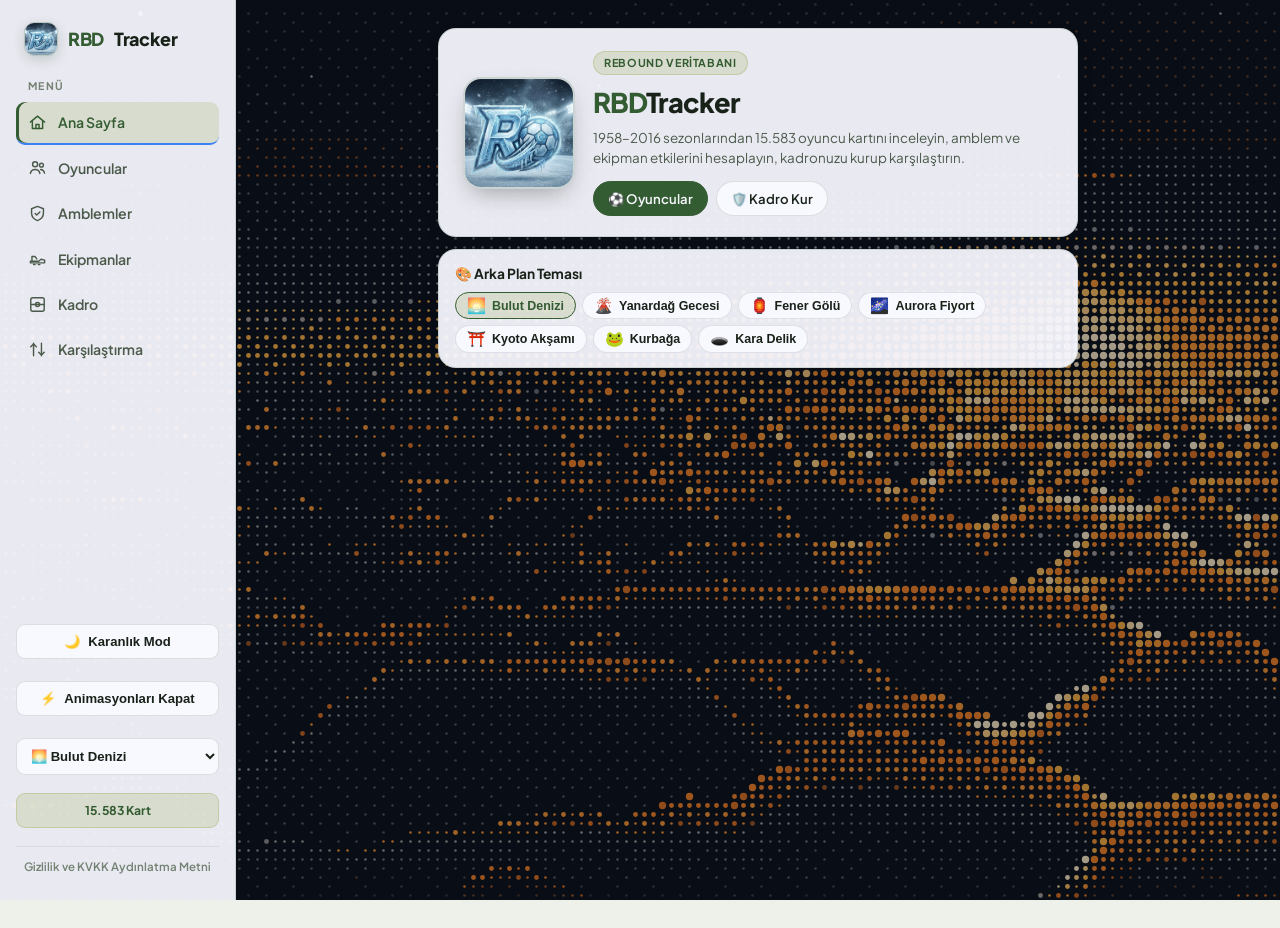
==== commit aa689ff5: "akıcılık" ====
--- a/index.html
+++ b/index.html
@@ -124,7 +124,7 @@
     </div>
 
     <!-- ==================== 1. OYUNCULAR ==================== -->
-    <div id="view-players" class="page-view">
+    <div id="view-players" class="page-view hidden">
       <section class="hero-card rbd-deck-head">
         <div class="rbd-head-main">
           <span class="rbd-head-kicker">VERİTABANI • 1958–2016</span>
--- a/styles.css
+++ b/styles.css
@@ -1765,6 +1765,33 @@
   display: none !important;
 }
 
+@keyframes pageViewEnter {
+  from {
+    opacity: 0;
+    transform: translateY(8px);
+  }
+  to {
+    opacity: 1;
+    transform: translateY(0);
+  }
+}
+
+.page-view.page-view-enter {
+  animation: pageViewEnter 240ms cubic-bezier(0.22, 1, 0.36, 1) both;
+  will-change: opacity, transform;
+}
+
+body.no-anim .page-view.page-view-enter {
+  animation: none !important;
+  will-change: auto;
+}
+
+@media (prefers-reduced-motion: reduce) {
+  .page-view.page-view-enter {
+    animation: none !important;
+  }
+}
+
 @media (max-width: 960px) {
   .filter-top-row {
     grid-template-columns: 1fr 1fr;
